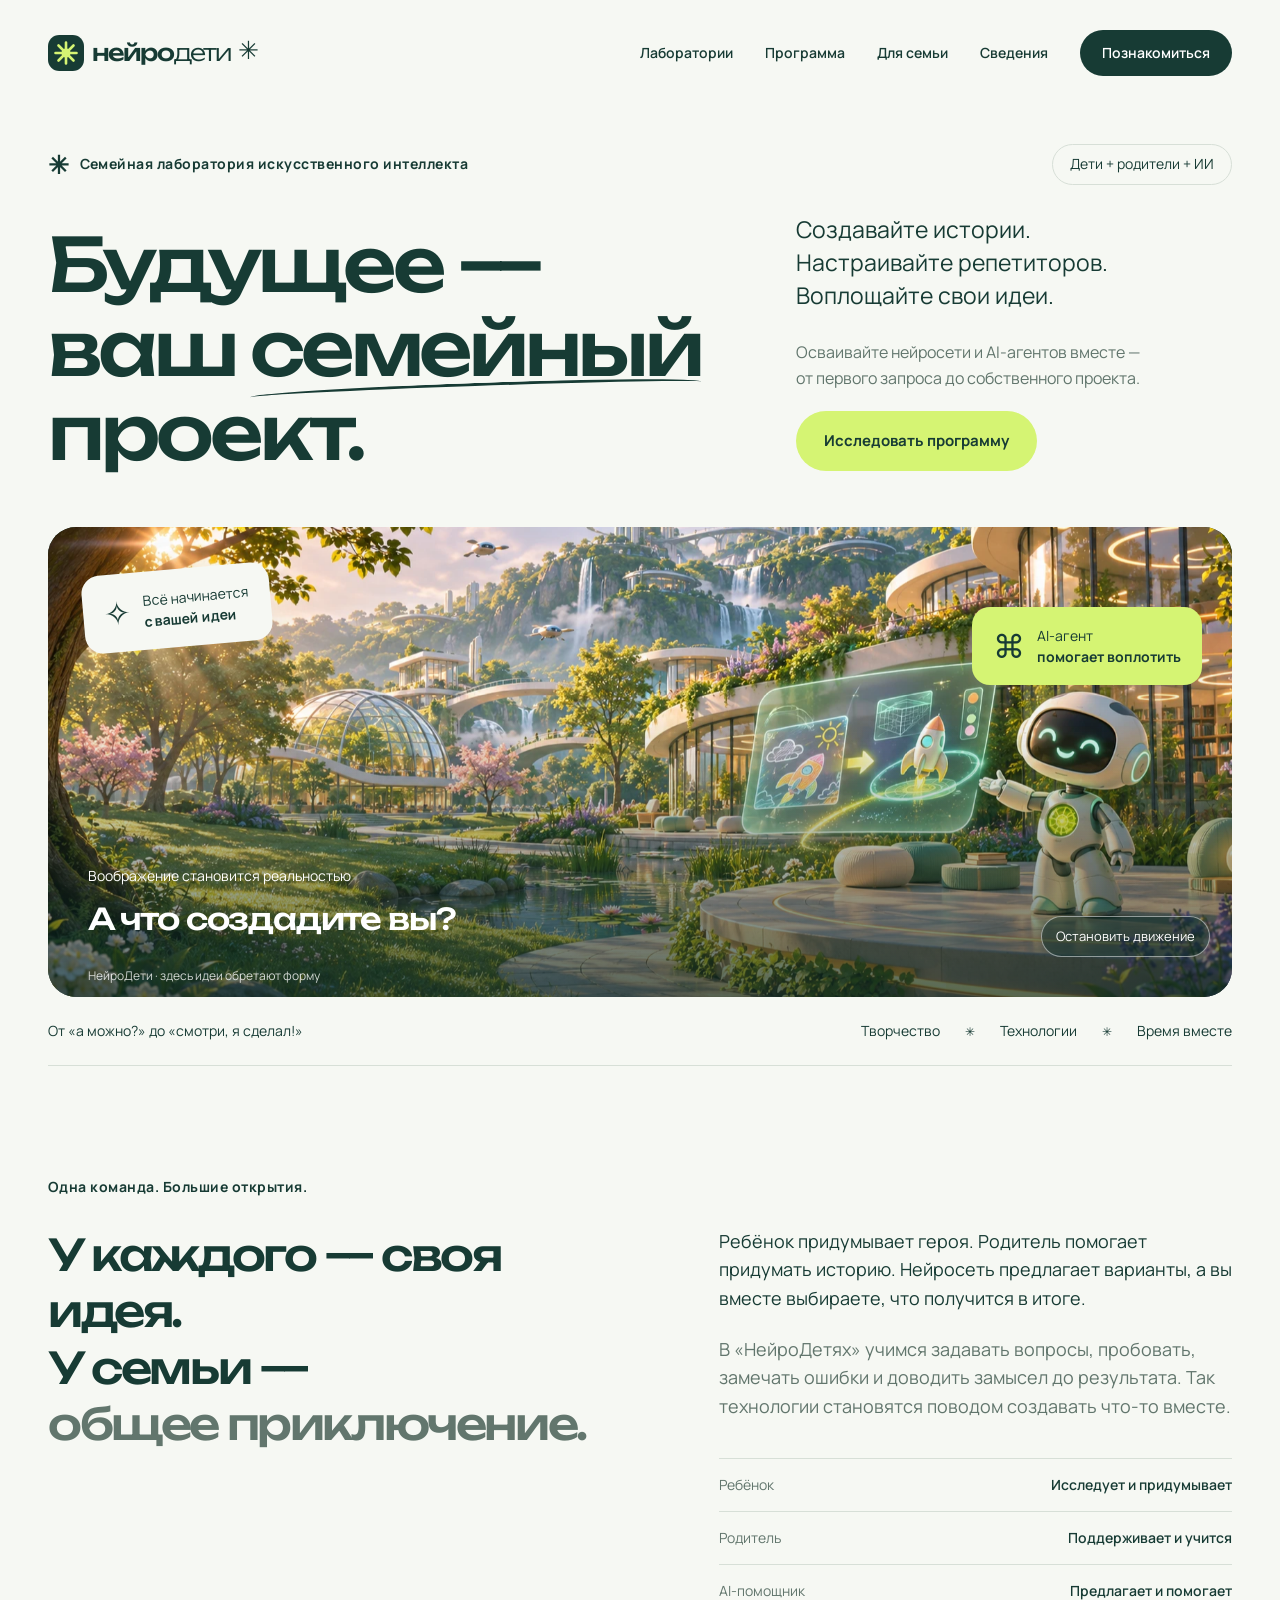
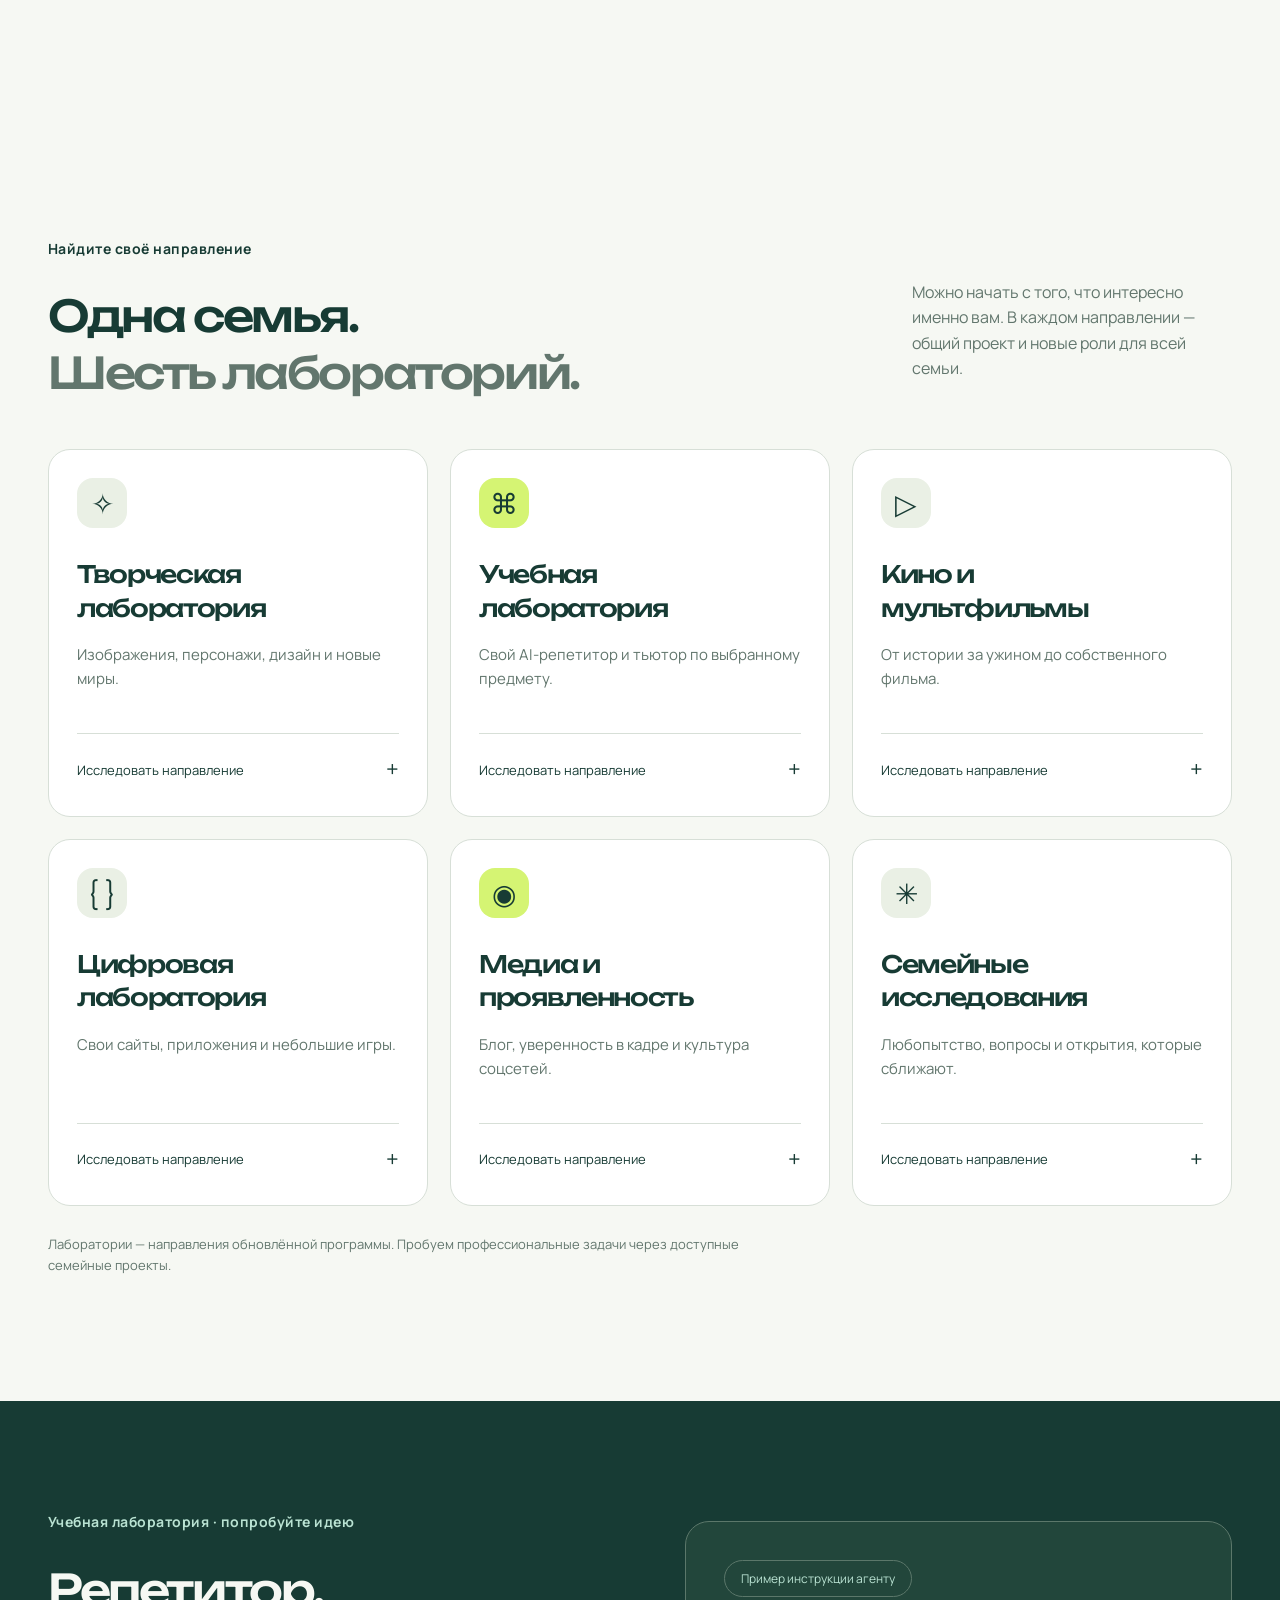
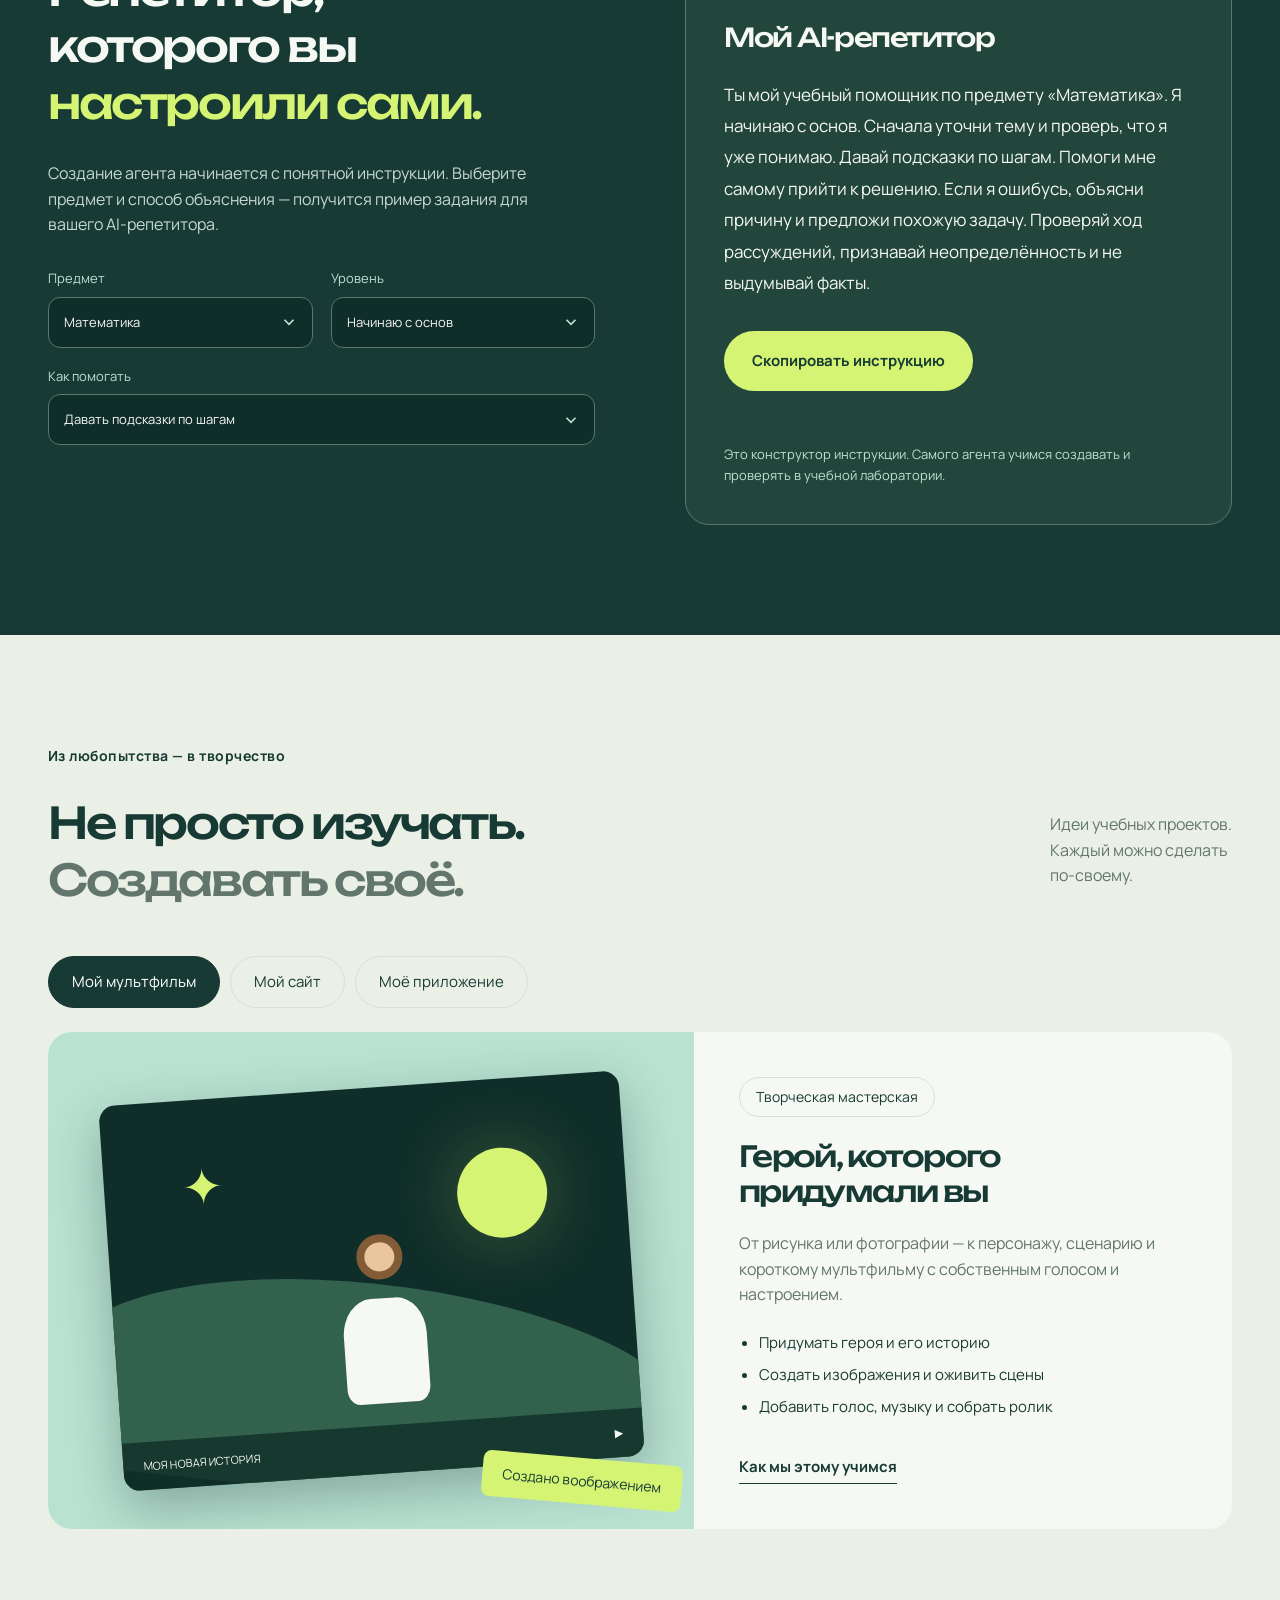
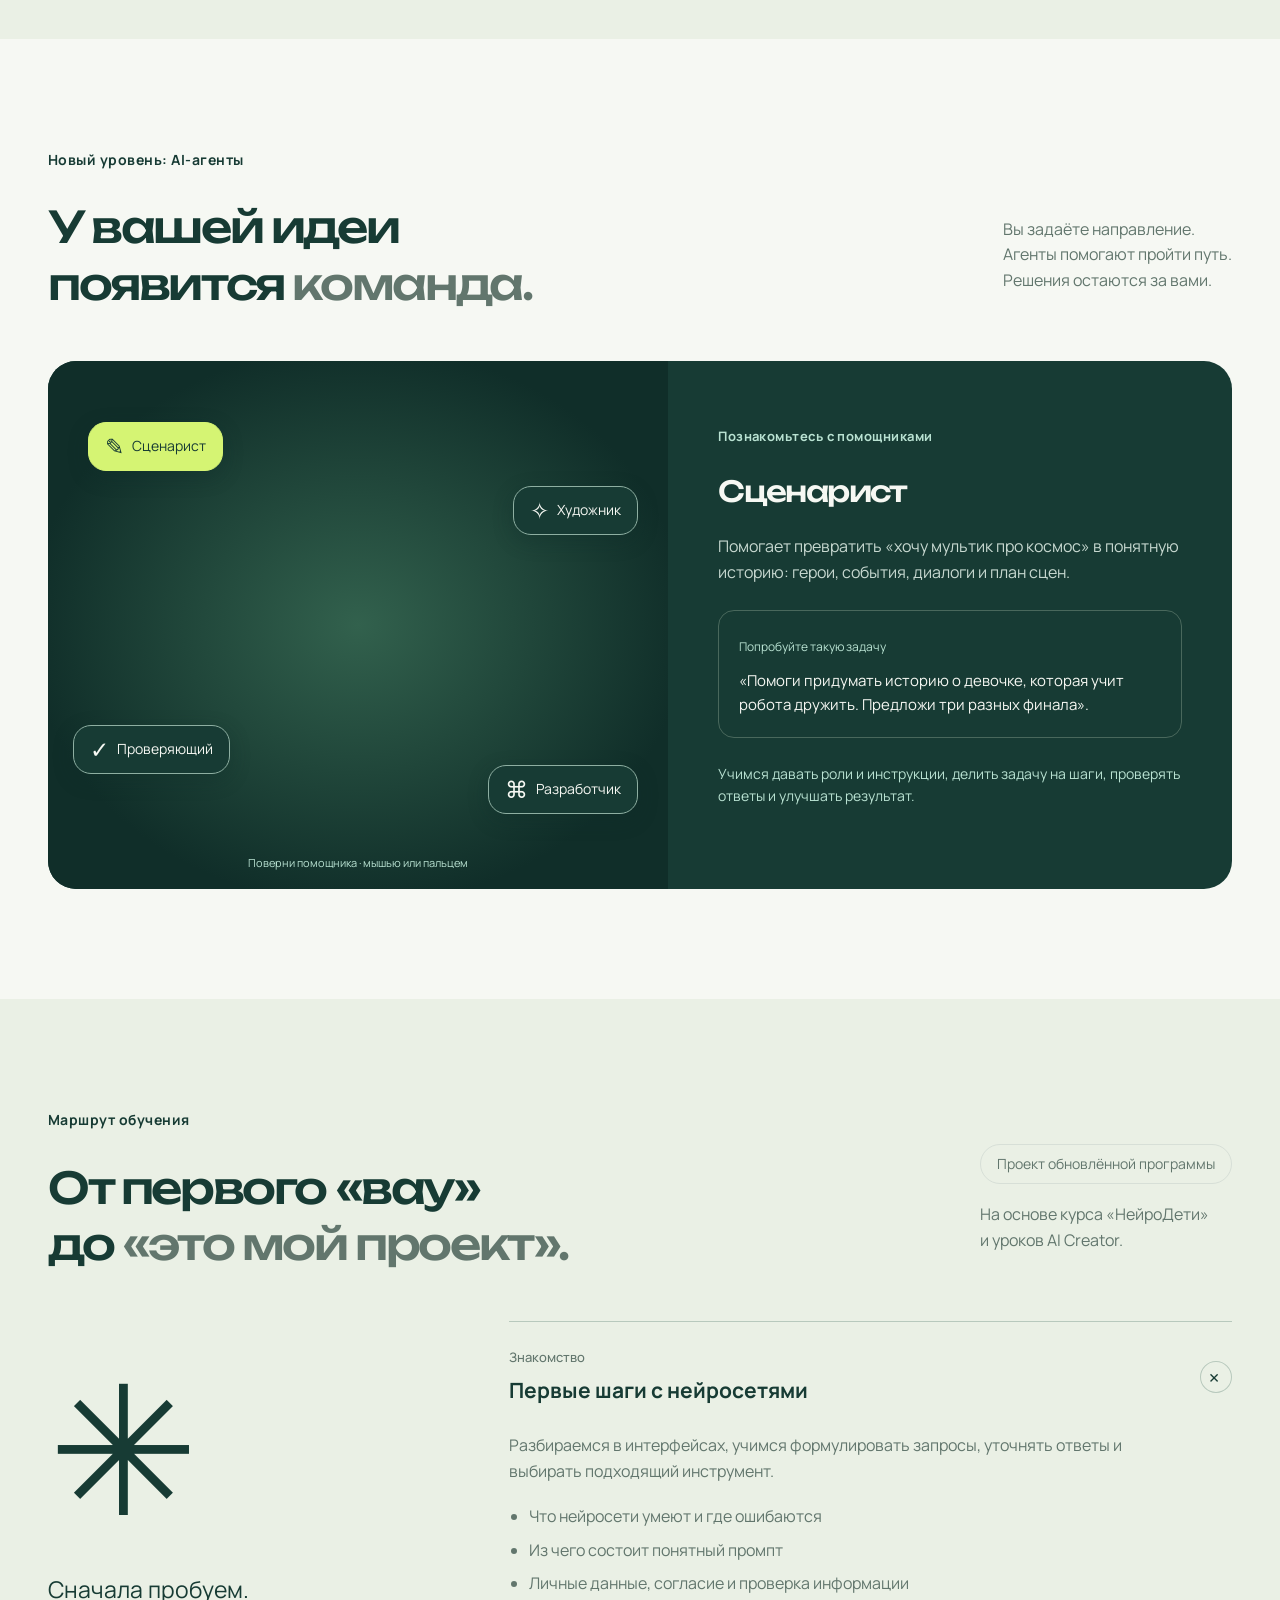
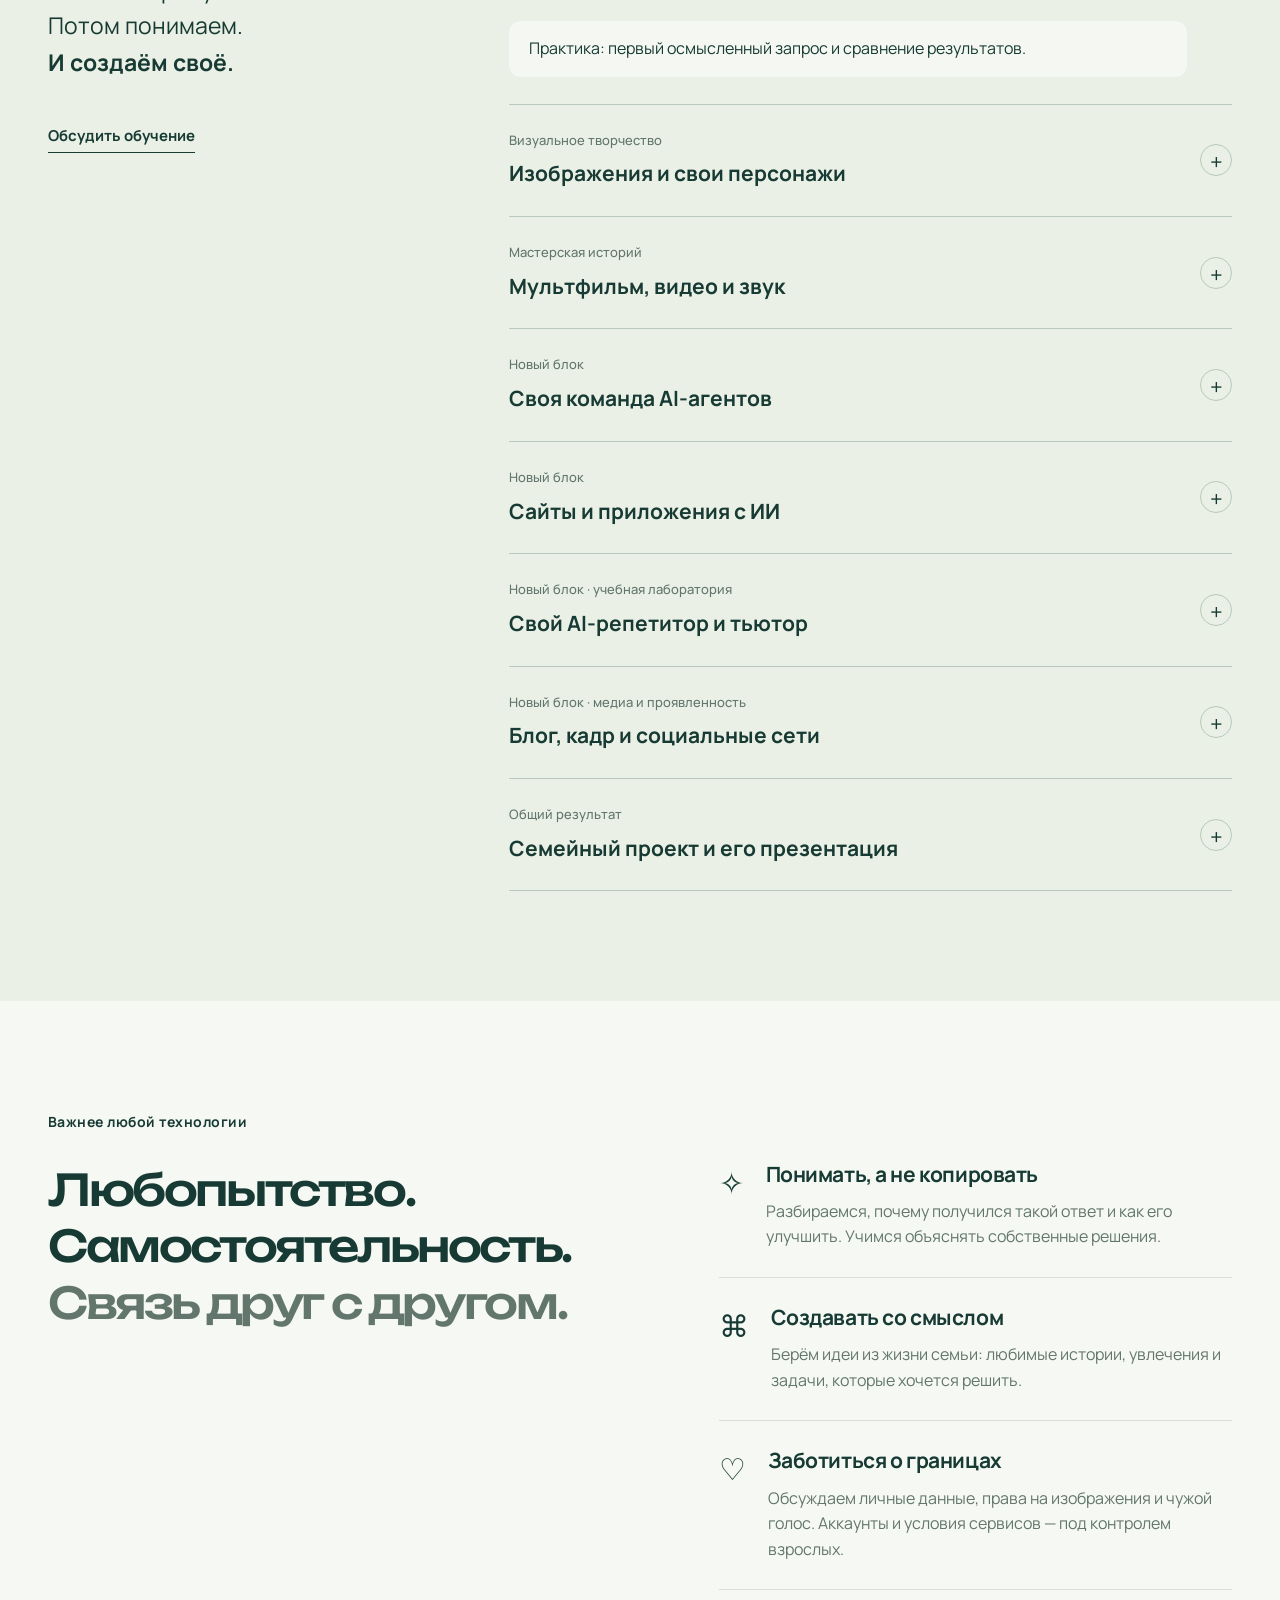
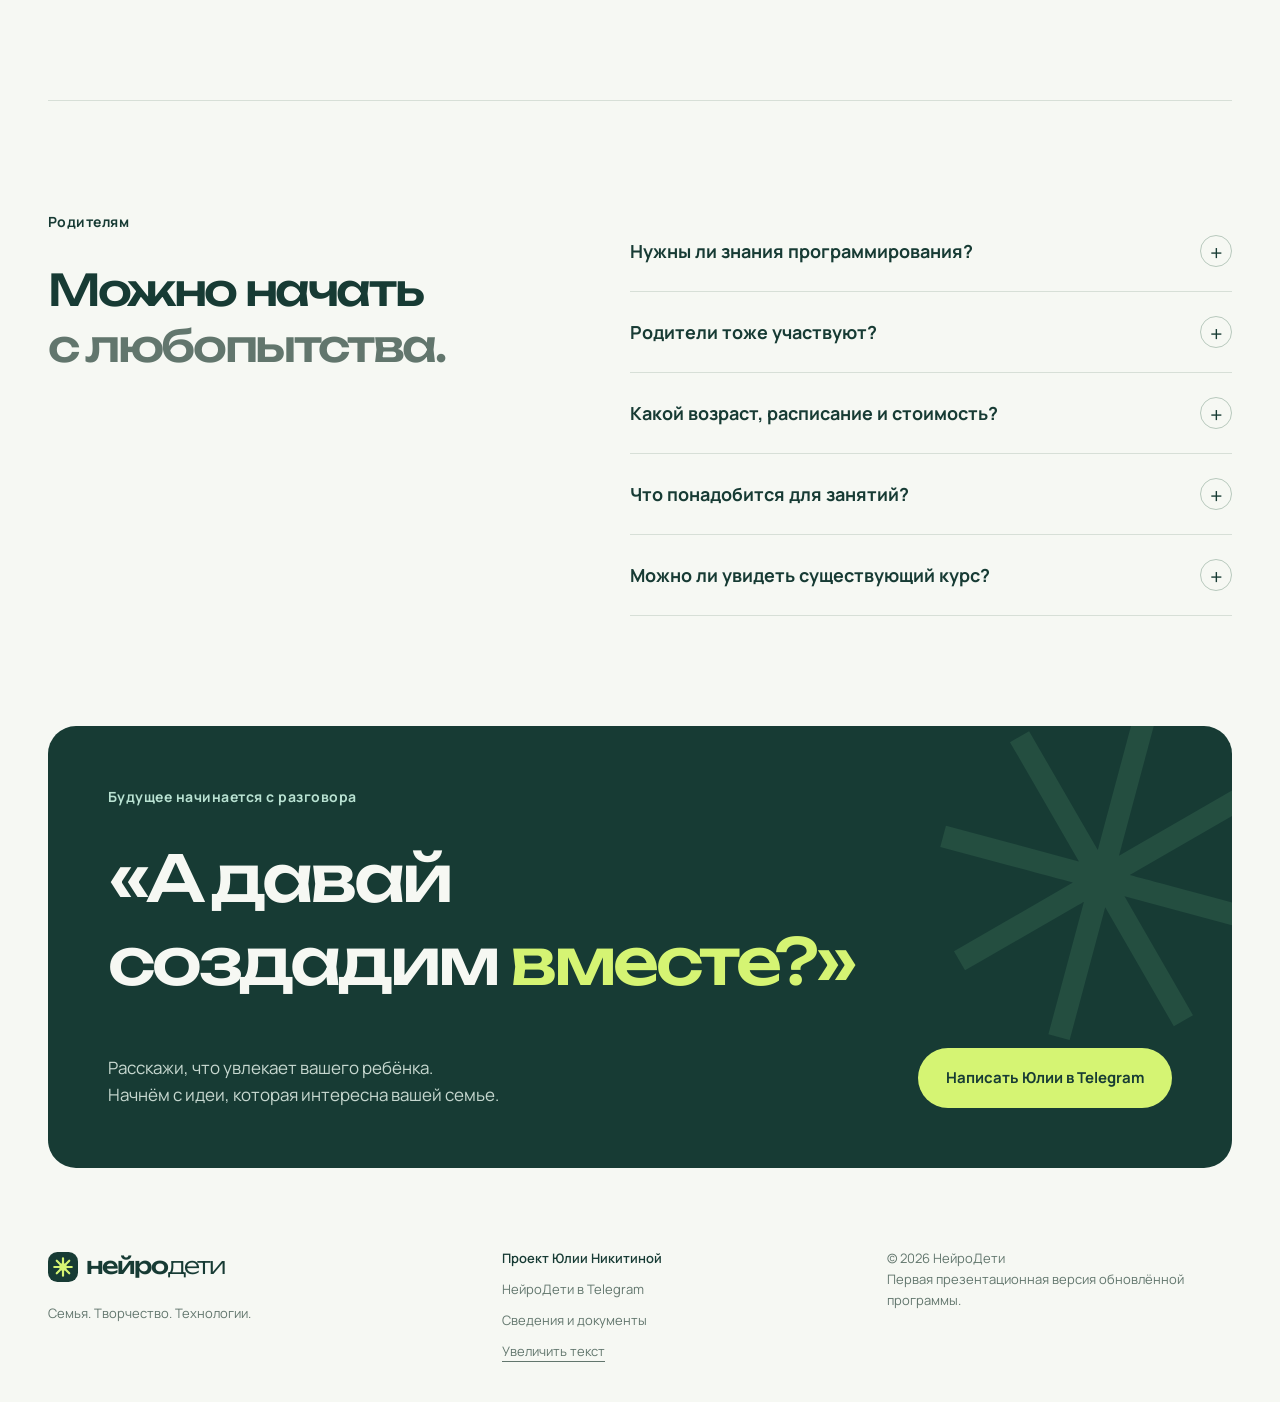
==== docs/index.html @ 0e34250c "Build NeuroDeti family AI laboratories website" ====
<!doctype html>
<html lang="ru">
<head>
  <meta charset="utf-8"><meta name="viewport" content="width=device-width,initial-scale=1">
  <title>НейроДети — создаём будущее всей семьёй</title>
  <meta name="description" content="Семейная лаборатория нейросетей: создаём персонажей, мультфильмы, сайты и приложения. Учимся работать с AI-агентами на собственных проектах.">
  <meta property="og:title" content="НейроДети — будущее как семейный проект"><meta property="og:description" content="Нейросети, AI-агенты и собственные цифровые проекты для детей и родителей."><meta property="og:type" content="website"><meta property="og:url" content="https://juliyanikitina.github.io/neurodeti/"><meta property="og:image" content="https://juliyanikitina.github.io/neurodeti/assets/future-campus.webp"><meta name="theme-color" content="#173b34"><link rel="icon" href="assets/mark.svg" type="image/svg+xml">
  <link rel="stylesheet" href="style.css"><script src="app.js" defer></script><script type="module" src="companion.js"></script>
</head>
<body>
<a class="skip" href="#main">Перейти к содержанию</a>
<header class="header wrap">
  <a class="brand" href="#" aria-label="НейроДети — начало"><img src="assets/mark.svg" alt="" width="36" height="36">нейро<span>дети</span><sup>✳</sup></a>
  <button class="menu-toggle" aria-expanded="false" aria-controls="nav">Меню</button>
  <nav id="nav" aria-label="Основная навигация"><a href="#labs">Лаборатории</a><a href="#program">Программа</a><a href="#family">Для семьи</a><a href="sveden/">Сведения</a><a class="nav-cta" href="#contact">Познакомиться</a></nav>
</header>
<main id="main">
<section class="hero wrap">
  <div class="hero-top"><p class="eyebrow"><span class="spark">✳</span> Семейная лаборатория искусственного интеллекта</p><span class="hero-tag">Дети + родители + ИИ</span></div>
  <div class="hero-copy"><h1>Будущее —<br>ваш <span class="underline">семейный</span><br>проект.</h1><div class="hero-side"><p>Создавайте истории.<br>Настраивайте репетиторов.<br>Воплощайте свои идеи.</p><p class="muted">Осваивайте нейросети и AI-агентов вместе — от первого запроса до собственного проекта.</p><a class="button primary" href="#program">Исследовать программу</a></div></div>
  <div class="world" id="world"><img class="world-image" src="assets/future-campus.webp" alt="Зелёный кампус будущего: дружелюбный робот превращает рисунок в цифровой проект" fetchpriority="high"><div class="world-shade"></div><div class="world-label"><span>Воображение становится реальностью</span><strong>А что создадите вы?</strong></div><div class="float-note note-idea"><i>✧</i><span>Всё начинается<br><b>с вашей идеи</b></span></div><div class="float-note note-agent"><i>⌘</i><span>AI-агент<br><b>помогает воплотить</b></span></div><button class="motion-button" id="motion" aria-pressed="false">Остановить движение</button><div class="world-caption">НейроДети · здесь идеи обретают форму</div></div>
  <div class="hero-bottom"><span>От «а можно?» до «смотри, я сделал!»</span><div><span>Творчество</span><span>Технологии</span><span>Время вместе</span></div></div>
</section>
<section class="intro wrap section" id="family"><p class="eyebrow">Одна команда. Большие открытия.</p><div class="split"><h2>У каждого — своя идея.<br>У семьи —<br><em>общее приключение.</em></h2><div class="intro-text"><p>Ребёнок придумывает героя. Родитель помогает придумать историю. Нейросеть предлагает варианты, а вы вместе выбираете, что получится в итоге.</p><p>В «НейроДетях» учимся задавать вопросы, пробовать, замечать ошибки и доводить замысел до результата. Так технологии становятся поводом создавать что-то вместе.</p><div class="family-roles"><div><span>Ребёнок</span><strong>Исследует и придумывает</strong></div><div><span>Родитель</span><strong>Поддерживает и учится</strong></div><div><span>AI-помощник</span><strong>Предлагает и помогает</strong></div></div></div></div></section>

<section class="laboratories section wrap" id="labs">
<div class="section-heading"><div><p class="eyebrow">Найдите своё направление</p><h2>Одна семья.<br><em>Шесть лабораторий.</em></h2></div><p class="section-aside">Можно начать с того, что интересно именно вам. В каждом направлении — общий проект и новые роли для всей семьи.</p></div>
<div class="lab-grid">
<details class="lab-card" id="creative-lab"><summary><span class="lab-symbol">✧</span><strong>Творческая<br>лаборатория</strong><span class="lab-teaser">Изображения, персонажи, дизайн и новые миры.</span><span class="lab-more">Исследовать направление <i>+</i></span></summary><div class="lab-content"><p>Ищем визуальный язык, превращаем рисунок или идею в изображение, создаём узнаваемых героев и оформление.</p><ul><li>Промпты, референсы, композиция и свет</li><li>Карта персонажа и единый стиль</li><li>Иллюстрации, комиксы и презентации</li></ul><p class="lab-result"><b>Вместе создаём:</b> иллюстрированную книгу или комикс о приключении семьи.</p><p class="lab-role">Примеряем роли: художник, дизайнер, автор.</p></div></details>
<details class="lab-card" id="study-lab"><summary><span class="lab-symbol">⌘</span><strong>Учебная<br>лаборатория</strong><span class="lab-teaser">Свой AI-репетитор и тьютор по выбранному предмету.</span><span class="lab-more">Исследовать направление <i>+</i></span></summary><div class="lab-content"><p>Учимся создавать агента, который объясняет с учётом уровня, задаёт вопросы, даёт подсказки и помогает увидеть пробелы.</p><ul><li>Роль репетитора, инструкция и учебная цель</li><li>Объяснение темы, практика и самопроверка</li><li>Проверка фактов и ошибок в ответах ИИ</li></ul><p class="lab-result"><b>Вместе создаём:</b> репетитора по математике, языку, истории или другому предмету и план занятий с ним.</p><p class="lab-role">Ребёнок пробует учиться с агентом. Родитель помогает проверить объяснения и настроить поддержку.</p><a class="text-link" href="#tutor-workshop">Попробовать настройку репетитора</a></div></details>
<details class="lab-card" id="film-lab"><summary><span class="lab-symbol">▷</span><strong>Кино и<br>мультфильмы</strong><span class="lab-teaser">От истории за ужином до собственного фильма.</span><span class="lab-more">Исследовать направление <i>+</i></span></summary><div class="lab-content"><p>Придумываем сюжет, планируем сцены и собираем историю из нейровидео, собственных съёмок, голосов и музыки.</p><ul><li>Сценарий и раскадровка с агентом</li><li>Персонажи, анимация, звук и озвучка</li><li>Монтаж, ритм, титры и субтитры</li></ul><p class="lab-result"><b>Вместе создаём:</b> короткий фильм, мультфильм или семейный видеодневник.</p><p class="lab-role">Примеряем роли: режиссёр, сценарист, актёр, монтажёр.</p></div></details>
<details class="lab-card" id="digital-lab"><summary><span class="lab-symbol">{ }</span><strong>Цифровая<br>лаборатория</strong><span class="lab-teaser">Свои сайты, приложения и небольшие игры.</span><span class="lab-more">Исследовать направление <i>+</i></span></summary><div class="lab-content"><p>Описываем задачу агенту-разработчику, собираем прототип и проверяем его всей семьёй.</p><ul><li>Замысел, структура и сценарий пользователя</li><li>Страницы, кнопки, игровые правила и логика</li><li>Тестирование, исправление и улучшение</li></ul><p class="lab-result"><b>Вместе создаём:</b> сайт об увлечении, викторину, планер или полезное приложение.</p><p class="lab-role">Примеряем роли: разработчик, дизайнер интерфейсов, тестировщик.</p></div></details>
<details class="lab-card" id="media-lab"><summary><span class="lab-symbol">◉</span><strong>Медиа и<br>проявленность</strong><span class="lab-teaser">Блог, уверенность в кадре и культура соцсетей.</span><span class="lab-more">Исследовать направление <i>+</i></span></summary><div class="lab-content"><p>Учимся рассказывать о своих интересах, говорить в кадре, снимать и монтировать. Исследуем, как устроены публикации и общение в соцсетях.</p><ul><li>Тема блога, рубрики и план с AI-агентом</li><li>Сценарий, съёмка, монтаж, обложки и субтитры</li><li>Авторство, личные границы, обратная связь и цифровой след</li></ul><p class="lab-result"><b>Вместе создаём:</b> семейный медиапроект — серию роликов, интервью или подкаст.</p><p class="lab-role">Примеряем роли: блогер, ведущий, редактор, продюсер. Решение о публикации принимает взрослый с учётом правил площадки.</p></div></details>
<details class="lab-card" id="research-lab"><summary><span class="lab-symbol">✳</span><strong>Семейные<br>исследования</strong><span class="lab-teaser">Любопытство, вопросы и открытия, которые сближают.</span><span class="lab-more">Исследовать направление <i>+</i></span></summary><div class="lab-content"><p>Выбираем вопрос, ищем источники, сравниваем версии и представляем находки. Учимся отличать подтверждённые факты от предположений.</p><ul><li>Вопрос исследования и план с агентом</li><li>Работа с источниками и проверка ответов</li><li>Карты, интервью, заметки и интерактивные истории</li></ul><p class="lab-result"><b>Вместе создаём:</b> цифровой путеводитель, мини-музей увлечений или историю семейного открытия.</p><p class="lab-role">Примеряем роли: исследователь, журналист, экскурсовод.</p></div></details>
</div><p class="labs-note">Лаборатории — направления обновлённой программы. Пробуем профессиональные задачи через доступные семейные проекты.</p>
</section>
<section class="tutor-workshop section" id="tutor-workshop"><div class="wrap tutor-grid"><div><p class="eyebrow">Учебная лаборатория · попробуйте идею</p><h2>Репетитор,<br>которого вы<br><em>настроили сами.</em></h2><p class="tutor-intro">Создание агента начинается с понятной инструкции. Выберите предмет и способ объяснения — получится пример задания для вашего AI-репетитора.</p><div class="tutor-controls"><label>Предмет<select id="tutor-subject" aria-label="Предмет"><option>Математика</option><option>Русский язык</option><option>История</option><option>Английский язык</option><option>Биология</option><option>Другой предмет</option></select></label><label>Уровень<select id="tutor-level" aria-label="Уровень"><option>Начинаю с основ</option><option>Есть базовые знания</option><option>Хочу закрепить тему</option></select></label><label>Как помогать<select id="tutor-method" aria-label="Как помогать"><option>Давать подсказки по шагам</option><option>Объяснять на примерах</option><option>Задавать вопросы для самопроверки</option></select></label></div></div><div class="tutor-instruction"><span class="pill">Пример инструкции агенту</span><h3>Мой AI-репетитор</h3><p id="tutor-prompt">Ты мой учебный помощник по предмету «Математика». Я начинаю с основ. Сначала уточни тему и проверь, что я уже понимаю. Давай подсказки по шагам. Помоги мне самому прийти к решению. Если я ошибусь, объясни причину и предложи похожую задачу. Проверяй ход рассуждений, признавай неопределённость и не выдумывай факты.</p><button class="button primary" id="copy-tutor">Скопировать инструкцию</button><span class="copy-status" id="copy-status" role="status"></span><p class="small tutor-caption">Это конструктор инструкции. Самого агента учимся создавать и проверять в учебной лаборатории.</p></div></div></section>

<section class="projects section" id="projects"><div class="wrap"><div class="section-heading"><div><p class="eyebrow">Из любопытства — в творчество</p><h2>Не просто изучать.<br><em>Создавать своё.</em></h2></div><p class="section-aside">Идеи учебных проектов.<br>Каждый можно сделать<br>по-своему.</p></div>
<div class="project-tabs" role="tablist" aria-label="Примеры проектов"><button role="tab" aria-selected="true" id="tab-film" aria-controls="project-panel" data-project="film">Мой мультфильм</button><button role="tab" aria-selected="false" id="tab-site" aria-controls="project-panel" data-project="site" tabindex="-1">Мой сайт</button><button role="tab" aria-selected="false" id="tab-app" aria-controls="project-panel" data-project="app" tabindex="-1">Моё приложение</button></div>
<div class="project-stage" id="project-panel" role="tabpanel" aria-labelledby="tab-film" tabindex="0"><div class="project-art" id="project-art"><div class="film-frame"><div class="small-star">✦</div><div class="moon"></div><div class="hills"></div><div class="story-person"><span></span><i></i></div><div class="frame-controls"><span>МОЯ НОВАЯ ИСТОРИЯ</span><span>▶</span></div></div><div class="project-sticker">Создано воображением</div></div><div class="project-description"><span class="pill" id="project-type">Творческая мастерская</span><h3 id="project-title">Герой, которого<br>придумали вы</h3><p id="project-desc">От рисунка или фотографии — к персонажу, сценарию и короткому мультфильму с собственным голосом и настроением.</p><ul id="project-steps"><li>Придумать героя и его историю</li><li>Создать изображения и оживить сцены</li><li>Добавить голос, музыку и собрать ролик</li></ul><a class="text-link" href="#program">Как мы этому учимся</a></div></div>
</div></section>
<section class="agents section wrap" id="agents"><div class="section-heading"><div><p class="eyebrow">Новый уровень: AI-агенты</p><h2>У вашей идеи<br>появится <em>команда.</em></h2></div><p class="section-aside">Вы задаёте направление.<br>Агенты помогают пройти путь.<br>Решения остаются за вами.</p></div>
<div class="agent-lab"><div class="lab-visual"><canvas id="agent-canvas" aria-label="Трёхмерный AI-помощник. Потяните в сторону, чтобы повернуть" tabindex="0"></canvas><span class="model-hint">Поверни помощника · мышью или пальцем</span><div class="agent-core"><span>ВАША</span><strong>идея</strong><i>✳</i></div><button class="agent-node active" data-agent="writer" aria-pressed="true"><span>✎</span>Сценарист</button><button class="agent-node" data-agent="artist" aria-pressed="false"><span>✧</span>Художник</button><button class="agent-node" data-agent="coder" aria-pressed="false"><span>⌘</span>Разработчик</button><button class="agent-node" data-agent="tester" aria-pressed="false"><span>✓</span>Проверяющий</button></div><div class="agent-detail" aria-live="polite"><span class="eyebrow">Познакомьтесь с помощниками</span><h3 id="agent-title">Сценарист</h3><p id="agent-text">Помогает превратить «хочу мультик про космос» в понятную историю: герои, события, диалоги и план сцен.</p><div class="prompt-example"><span>Попробуйте такую задачу</span><p id="agent-prompt">«Помоги придумать историю о девочке, которая учит робота дружить. Предложи три разных финала».</p></div><p class="small">Учимся давать роли и инструкции, делить задачу на шаги, проверять ответы и улучшать результат.</p></div></div></section>
<section class="program section" id="program"><div class="wrap"><div class="section-heading"><div><p class="eyebrow">Маршрут обучения</p><h2>От первого «вау»<br>до <em>«это мой проект».</em></h2></div><div class="section-aside"><span class="pill">Проект обновлённой программы</span><p>На основе курса «НейроДети»<br>и уроков AI Creator.</p></div></div><div class="program-layout"><aside class="program-aside"><div class="orbit-mark">✳</div><p>Сначала пробуем.<br>Потом понимаем.<br><strong>И создаём своё.</strong></p><a href="#contact" class="text-link">Обсудить обучение</a></aside><div class="modules">
<details open><summary><span><small>Знакомство</small>Первые шаги с нейросетями</span><i>+</i></summary><div><p>Разбираемся в интерфейсах, учимся формулировать запросы, уточнять ответы и выбирать подходящий инструмент.</p><ul><li>Что нейросети умеют и где ошибаются</li><li>Из чего состоит понятный промпт</li><li>Личные данные, согласие и проверка информации</li></ul><p class="outcome">Практика: первый осмысленный запрос и сравнение результатов.</p></div></details>
<details><summary><span><small>Визуальное творчество</small>Изображения и свои персонажи</span><i>+</i></summary><div><p>Превращаем идеи в иллюстрации. Исследуем стиль, свет, композицию и создаём героя, которого можно узнать в разных сценах.</p><ul><li>Работа с текстовыми запросами и референсами</li><li>Карта персонажа и согласованность его образа</li><li>Карусели, слайды и презентации</li></ul><p class="outcome">Практика: собственный герой и визуальный мир вокруг него.</p></div></details>
<details><summary><span><small>Мастерская историй</small>Мультфильм, видео и звук</span><i>+</i></summary><div><p>Пишем сценарий, делаем раскадровку, оживляем изображения и собираем историю в монтаже.</p><ul><li>Анимация, движение камеры и переходы</li><li>Голоса, звук и говорящие аватары</li><li>Монтаж, титры и субтитры в CapCut</li></ul><p class="outcome">Практика: короткий мультфильм или видеоролик.</p></div></details>
<details><summary><span><small>Новый блок</small>Своя команда AI-агентов</span><i>+</i></summary><div><p>Учимся работать с цифровыми помощниками: объяснять цель, задавать роли и передавать контекст.</p><ul><li>Роль, инструкция и критерии результата</li><li>Сценарист, художник, разработчик и проверяющий</li><li>Что можно делегировать, а что решает человек</li></ul><p class="outcome">Практика: набор помощников под свой семейный проект.</p></div></details>
<details><summary><span><small>Новый блок</small>Сайты и приложения с ИИ</span><i>+</i></summary><div><p>Описываем замысел понятным языком, поручаем агенту разработку и проверяем, как работает результат.</p><ul><li>Идея, структура и сценарий пользователя</li><li>Страницы, кнопки и простая логика приложения</li><li>Проверка на телефоне, исправление ошибок</li></ul><p class="outcome">Практика: сайт о своём увлечении, игра или полезный семейный инструмент.</p></div></details>
<details><summary><span><small>Новый блок · учебная лаборатория</small>Свой AI-репетитор и тьютор</span><i>+</i></summary><div><p>Создаём агента по выбранному предмету, задаём его роль, уровень объяснений и правила помощи.</p><ul><li>Учебная цель, тема и исходный уровень</li><li>Понятные инструкции, подсказки и обратная связь</li><li>Проверка фактов, решений и качества объяснения</li></ul><p class="outcome">Практика: собственный репетитор, проверенный на нескольких учебных задачах, и план занятий с ним.</p></div></details>
<details><summary><span><small>Новый блок · медиа и проявленность</small>Блог, кадр и социальные сети</span><i>+</i></summary><div><p>Учимся говорить о своих интересах и создавать медиапроекты вместе с родителями.</p><ul><li>Идея блога, рубрики и контент-план с агентом</li><li>Сценарий, речь, съёмка, монтаж и оформление ролика</li><li>Уместная публикация, авторство, цифровой след и общение</li></ul><p class="outcome">Практика: серия роликов, интервью или подкаст. Публикация — по решению взрослого и правилам площадки.</p></div></details>
<details><summary><span><small>Общий результат</small>Семейный проект и его презентация</span><i>+</i></summary><div><p>Выбираем идею, распределяем роли, собираем результат и рассказываем, как он устроен.</p><ul><li>План проекта и понятные этапы</li><li>Обратная связь и доработка</li><li>Портфолио, авторство и ответственная публикация</li></ul><p class="outcome">Практика: готовый проект с рассказом о своём вкладе.</p></div></details>
</div></div></div></section>
<section class="approach section wrap"><p class="eyebrow">Важнее любой технологии</p><div class="split"><h2>Любопытство.<br>Самостоятельность.<br><em>Связь друг с другом.</em></h2><div class="values"><article><span>✧</span><div><h3>Понимать, а не копировать</h3><p>Разбираемся, почему получился такой ответ и как его улучшить. Учимся объяснять собственные решения.</p></div></article><article><span>⌘</span><div><h3>Создавать со смыслом</h3><p>Берём идеи из жизни семьи: любимые истории, увлечения и задачи, которые хочется решить.</p></div></article><article><span>♡</span><div><h3>Заботиться о границах</h3><p>Обсуждаем личные данные, права на изображения и чужой голос. Аккаунты и условия сервисов — под контролем взрослых.</p></div></article></div></div></section>
<section class="faq section wrap" id="faq"><div><p class="eyebrow">Родителям</p><h2>Можно начать<br><em>с любопытства.</em></h2></div><div class="faq-list"><details><summary>Нужны ли знания программирования?<i>+</i></summary><p>Для первых творческих проектов можно начать с обычного текста. В разработке будем учиться объяснять задачу агенту, читать результат и проверять поведение сайта или приложения.</p></details><details><summary>Родители тоже участвуют?<i>+</i></summary><p>Да, семейный формат — центральная идея «НейроДетей». Можно придумывать вместе, распределять роли и помогать друг другу. Уровень участия обсудим перед началом обучения.</p></details><details><summary>Какой возраст, расписание и стоимость?<i>+</i></summary><p>Условия обновлённой семейной программы формируются. Напиши Юлии: обсудим возраст ребёнка, интересы, подготовку и подходящий формат. Стоимость и условия сообщим до записи.</p></details><details><summary>Что понадобится для занятий?<i>+</i></summary><p>Интернет и доступ к выбранным нейросетям. Для создания сайтов и приложений удобнее компьютер. Некоторые сервисы могут требовать отдельную оплату и иметь возрастные ограничения — список инструментов и расходов согласуем заранее со взрослым.</p></details><details><summary>Можно ли увидеть существующий курс?<i>+</i></summary><p>Да. Базовое описание курса опубликовано в <a href="https://t.me/neiro_dety" target="_blank" rel="noopener">Telegram-канале «НейроДети»</a>. Программа на этом сайте расширяет эту основу работой с агентами и цифровыми проектами.</p></details></div></section>
<section class="contact wrap" id="contact"><div class="contact-decor" aria-hidden="true">✳</div><p class="eyebrow">Будущее начинается с разговора</p><h2>«А давай<br>создадим <em>вместе?»</em></h2><div class="contact-bottom"><p>Расскажи, что увлекает вашего ребёнка.<br>Начнём с идеи, которая интересна вашей семье.</p><a class="button primary" href="https://t.me/juliyanikitina_ai" target="_blank" rel="noopener">Написать Юлии в Telegram</a></div></section>
</main>
<footer class="footer wrap"><div><a class="brand" href="#"><img src="assets/mark.svg" alt="" width="30" height="30">нейро<span>дети</span></a><p>Семья. Творчество. Технологии.</p></div><div><span>Проект Юлии Никитиной</span><a href="https://t.me/neiro_dety" target="_blank" rel="noopener">НейроДети в Telegram</a><a href="sveden/">Сведения и документы</a><button class="accessibility-toggle">Увеличить текст</button></div><p class="footer-note">© 2026 НейроДети<br>Первая презентационная версия обновлённой программы.</p></footer>
</body></html>
---- docs/style.css ----
@font-face {
  font-family: 'Manrope';
  font-style: normal;
  font-weight: 400;
  font-display: swap;
  src: url(assets/manrope-2.ttf) format('truetype');
}
@font-face {
  font-family: 'Manrope';
  font-style: normal;
  font-weight: 500;
  font-display: swap;
  src: url(assets/manrope-3.ttf) format('truetype');
}
@font-face {
  font-family: 'Manrope';
  font-style: normal;
  font-weight: 600;
  font-display: swap;
  src: url(assets/manrope-4.ttf) format('truetype');
}
@font-face {
  font-family: 'Manrope';
  font-style: normal;
  font-weight: 700;
  font-display: swap;
  src: url(assets/manrope-5.ttf) format('truetype');
}


@font-face {
  font-family: 'Unbounded';
  font-style: normal;
  font-weight: 300;
  font-display: swap;
  src: url(assets/unbounded-1.ttf) format('truetype');
}

@font-face {
  font-family: 'Unbounded';
  font-style: normal;
  font-weight: 500;
  font-display: swap;
  src: url(assets/unbounded-3.ttf) format('truetype');
}




:root{--ink:#173b34;--deep:#102e29;--paper:#f6f8f3;--white:#fff;--muted:#62766d;--line:#d7dfd7;--lime:#d5f473;--pale:#eaf0e5;--mint:#b9e2d2;--shadow:0 18px 55px #173b3417;--display:Unbounded,sans-serif;--body:Manrope,sans-serif}
*{box-sizing:border-box}html{scroll-behavior:smooth;scroll-padding-top:40px}body{margin:0;background:var(--paper);color:var(--ink);font:400 17px/1.6 var(--body);overflow-x:hidden}button,a{-webkit-tap-highlight-color:transparent}a{color:inherit;text-decoration:none}button{font:inherit;cursor:pointer}button,input{color:inherit}button:focus-visible,a:focus-visible,summary:focus-visible,[tabindex="0"]:focus-visible{outline:3px solid var(--ink);outline-offset:6px}p{margin:0 0 1.2em}h1,h2,h3{font-family:var(--display);font-weight:500;line-height:1.2;margin:0;letter-spacing:-.055em}h1{font-size:clamp(44px,5.8vw,86px);line-height:1.13}h2{font-size:clamp(30px,3.4vw,49px);line-height:1.3}h3{font-size:29px}em{font-style:normal;color:var(--muted)}.wrap{width:min(1280px,calc(100% - 96px));margin-inline:auto}.section{padding-block:110px}.eyebrow{font-size:14px;letter-spacing:.035em;font-weight:650;margin-bottom:28px}.small{font-size:14px}.muted{color:var(--muted)}.split{display:grid;grid-template-columns:1.15fr 1fr;gap:80px}.section-heading{display:flex;justify-content:space-between;align-items:flex-end;gap:48px;margin-bottom:48px}.section-aside{font-size:16px;color:var(--muted);max-width:320px}.section-aside p{margin-top:18px}.pill{display:inline-block;border:1px solid var(--line);border-radius:30px;padding:8px 16px;font-size:14px}.skip{position:absolute;top:-100px;left:20px;background:var(--lime);padding:12px;z-index:10}.skip:focus{top:10px}.header{display:flex;justify-content:space-between;align-items:center;padding-block:30px}.brand{display:flex;gap:8px;align-items:center;font-family:var(--display);font-size:23px;letter-spacing:-.08em}.brand span{font-weight:300;margin-left:-7px}.brand sup{font-family:var(--body);font-size:25px;align-self:flex-start;margin-top:-5px}.header nav{display:flex;gap:32px;align-items:center;font-size:14px;font-weight:600}.header nav a:not(.nav-cta):hover{box-shadow:0 2px var(--ink)}.nav-cta{background:var(--ink);color:var(--white);padding:12px 22px;border-radius:30px}.menu-toggle{display:none}.hero{padding-top:38px}.hero-top{display:flex;align-items:center;justify-content:space-between}.hero-top .eyebrow{display:flex;align-items:center;gap:10px}.spark{font-size:25px;line-height:1}.hero-tag{border:1px solid var(--line);padding:8px 17px;border-radius:30px;font-size:14px;margin-bottom:28px}.hero-copy{display:grid;grid-template-columns:1.6fr 1fr;align-items:end;gap:50px;margin-bottom:52px}.underline{position:relative}.underline:after{content:"";height:10px;position:absolute;left:0;right:0;bottom:-2px;border-top:3px solid var(--ink);border-radius:50%;transform:rotate(-2deg)}.hero-side{max-width:360px;padding-bottom:4px}.hero-side>p:first-child{font-size:23px;line-height:1.45}.hero-side .muted{font-size:16px}.button{border-radius:40px;padding:18px 28px;display:inline-flex;align-items:center;justify-content:center;font-size:15px;font-weight:700;border:0;transition:transform .2s,background .2s}.button:hover{transform:translateY(-3px)}.primary{background:var(--lime);color:var(--ink)}.primary:hover{background:var(--mint)}.world{position:relative;height:470px;border-radius:28px;overflow:hidden;background:var(--ink);isolation:isolate}.world-image{position:absolute;width:100%;height:100%;object-fit:cover;transform:scale(1.04);transition:transform 1.2s ease;will-change:transform}.world-shade{position:absolute;inset:0;background:linear-gradient(0deg,#0b2928b0,transparent 60%)}.world-label{position:absolute;left:40px;bottom:60px;color:var(--white)}.world-label span{font-size:14px;display:block;margin-bottom:12px}.world-label strong{font:400 30px var(--display);letter-spacing:-.04em}.float-note{position:absolute;display:flex;align-items:center;gap:12px;background:var(--paper);border-radius:18px;padding:15px 21px;font-size:14px;line-height:1.5;box-shadow:var(--shadow);animation:float 6s ease-in-out infinite}.float-note i{font-style:normal;font-size:32px}.note-idea{top:42px;left:35px;transform:rotate(-5deg)}.note-agent{right:30px;top:80px;animation-delay:-2s;background:var(--lime)}.motion-button{position:absolute;right:22px;bottom:40px;border:1px solid #ffffff80;border-radius:30px;background:#102e2980;color:var(--white);font-size:13px;padding:9px 14px}.world-caption{position:absolute;bottom:12px;left:40px;color:#fff;font-size:12px;opacity:.8}.hero-bottom{display:flex;justify-content:space-between;font-size:14px;padding:23px 0;border-bottom:1px solid var(--line)}.hero-bottom>div{display:flex;gap:25px}.hero-bottom>div span+span:before{content:'✳';font-size:12px;margin-right:25px}.intro-text>p{font-size:18px}.intro-text>p+p{color:var(--muted)}.family-roles{padding-top:15px}.family-roles>div{display:flex;gap:15px;justify-content:space-between;border-top:1px solid var(--line);padding:15px 0;font-size:14px}.family-roles span{color:var(--muted)}.family-roles strong{font-weight:600}.projects{background:var(--pale)}.project-tabs{display:flex;gap:10px;margin-bottom:24px;flex-wrap:wrap}.project-tabs button{border:1px solid var(--line);border-radius:40px;background:transparent;padding:13px 23px;font-size:15px;transition:.2s}.project-tabs button[aria-selected=true]{background:var(--ink);color:var(--white);border-color:var(--ink)}.project-stage{display:grid;grid-template-columns:1.2fr 1fr;background:var(--paper);border-radius:24px;overflow:hidden;min-height:450px}.project-art{background:var(--mint);position:relative;display:grid;place-items:center;padding:40px;overflow:hidden}.film-frame{width:92%;aspect-ratio:1.35;border-radius:16px;background:var(--deep);position:relative;overflow:hidden;transform:rotate(-4deg);box-shadow:0 18px 50px #102e2950;transition:transform .6s}.project-stage:hover .film-frame{transform:rotate(-1deg)}.small-star{position:absolute;top:12%;left:15%;color:var(--lime);font-size:50px}.moon{position:absolute;width:90px;height:90px;border-radius:50%;right:15%;top:18%;background:var(--lime);box-shadow:0 0 70px #d5f47340}.hills{position:absolute;background:#32614d;width:120%;height:55%;left:-10%;bottom:-6%;border-radius:50% 55% 0 0;transform:rotate(10deg)}.story-person{position:absolute;bottom:18%;left:44%;height:44%;width:16%;z-index:1}.story-person span{position:absolute;width:55%;aspect-ratio:1;border-radius:50%;background:#e9c69e;top:0;left:22%;border:8px solid #835b37}.story-person i{position:absolute;background:var(--paper);width:100%;height:62%;bottom:0;border-radius:35% 35% 15% 15%}.frame-controls{position:absolute;bottom:0;left:0;right:0;background:#102e29cd;display:flex;justify-content:space-between;color:var(--paper);font-size:11px;padding:15px 20px;z-index:2}.project-sticker{position:absolute;bottom:25px;right:12px;background:var(--lime);padding:12px 20px;transform:rotate(5deg);border-radius:8px;font-size:14px}.project-description{padding:45px}.project-description h3{margin:22px 0}.project-description p{font-size:16px;color:var(--muted)}ul{padding-left:20px}li{padding:4px 0}.project-description li{font-size:15px}.text-link{font-size:15px;display:inline-block;font-weight:650;border-bottom:1px solid;padding-bottom:4px;margin-top:15px}.site-demo{background:var(--paper);width:92%;border:8px solid var(--white);border-radius:16px;box-shadow:var(--shadow);transform:rotate(-4deg);padding:15px;color:var(--ink);aspect-ratio:1.3}.demo-bar{display:flex;gap:5px;border-bottom:1px solid var(--line);padding-bottom:10px}.demo-bar i{width:6px;height:6px;background:var(--mint);border-radius:50%}.demo-heading{font:500 29px/1.3 var(--display);letter-spacing:-.04em;margin:25px 0 15px}.demo-planet{width:90px;height:90px;border-radius:50%;background:var(--ink);float:right;margin-top:10px;box-shadow:inset -15px -10px #32614d;position:relative}.demo-planet:after{content:'';border:9px solid var(--lime);position:absolute;inset:22px -20px;transform:rotate(-25deg);border-radius:50%}.demo-lines{height:8px;width:55%;background:var(--line);margin:10px 0}.demo-lines.short{width:40%}.demo-button{background:var(--lime);display:inline-block;padding:8px 15px;margin-top:15px;border-radius:25px;font-size:12px}.app-demo{width:220px;min-height:330px;background:var(--paper);border:7px solid var(--ink);border-radius:30px;box-shadow:var(--shadow);padding:22px 15px;transform:rotate(7deg)}.app-demo h4{font:500 20px var(--display);letter-spacing:-.04em;margin:10px 0 20px}.app-demo p{font-size:13px;color:var(--muted)}.app-task{background:var(--white);padding:12px 8px;margin:9px 0;font-size:13px;border-radius:10px}.app-task b{background:var(--lime);border-radius:50%;padding:2px 5px;margin-right:5px}.app-demo .demo-button{width:100%;text-align:center}.agent-lab{display:grid;grid-template-columns:1.1fr 1fr;background:var(--ink);border-radius:28px;overflow:hidden;color:var(--paper)}.lab-visual{position:relative;min-height:490px;background:radial-gradient(ellipse at center,#32614d,var(--deep) 75%);isolation:isolate}.lab-visual canvas{position:absolute;width:100%;height:100%;opacity:.65}.agent-core{position:absolute;left:50%;top:50%;width:150px;aspect-ratio:1;transform:translate(-50%,-50%);border-radius:50%;background:var(--lime);color:var(--ink);display:flex;flex-direction:column;align-items:center;justify-content:center;box-shadow:inset -10px -12px 20px #32614d33,0 0 80px #d5f47312}.agent-core span{font-size:11px;letter-spacing:.1em}.agent-core strong{font:500 28px var(--display);letter-spacing:-.06em}.agent-core i{font-style:normal;font-size:25px}.agent-node{position:absolute;border:1px solid #8eafa2;background:var(--ink);color:var(--paper);padding:12px 16px;display:flex;align-items:center;gap:8px;border-radius:18px;font-size:14px;z-index:2;box-shadow:0 6px 20px #102e2955;transition:.25s}.agent-node span{font-size:23px;line-height:1}.agent-node.active,.agent-node:hover{background:var(--lime);color:var(--ink);border-color:var(--lime);transform:translateY(-4px)}.agent-node[data-agent=writer]{top:65px;left:40px}.agent-node[data-agent=artist]{top:125px;right:30px}.agent-node[data-agent=coder]{bottom:75px;right:30px}.agent-node[data-agent=tester]{bottom:115px;left:25px}.agent-detail{padding:65px 50px}.agent-detail h3{margin-bottom:25px}.agent-detail p{font-size:16px;color:#c7d8d0}.agent-detail .eyebrow{font-size:13px;color:var(--mint);display:block}.prompt-example{border:1px solid #49685c;border-radius:16px;padding:20px;margin:25px 0}.prompt-example span{font-size:12px;color:var(--mint)}.prompt-example p{font-size:15px;margin:10px 0 0;color:var(--paper)}.agent-detail p.small{font-size:14px;color:var(--mint)}.program{background:var(--pale)}.program-layout{display:grid;grid-template-columns:1fr 2fr;gap:100px}.program-aside{padding-top:35px}.orbit-mark{font:180px/1 var(--body);color:var(--ink);margin-bottom:35px}.program-aside p{font-size:23px}.program-aside strong{font-weight:700}.modules details{border-top:1px solid #b8c9bd}.modules details:last-child{border-bottom:1px solid #b8c9bd}summary{list-style:none;display:flex;justify-content:space-between;gap:25px;align-items:center;cursor:pointer}summary::-webkit-details-marker{display:none}.modules summary{padding:25px 0;font-size:21px;font-weight:650}.modules summary small{display:block;font-size:13px;color:var(--muted);font-weight:500;margin-bottom:7px}.modules summary i,.faq summary i{font-style:normal;display:grid;place-items:center;border:1px solid #b8c9bd;border-radius:50%;height:32px;width:32px;flex:0 0 32px;font-size:22px;font-weight:400;transition:transform .25s}details[open]>summary i{transform:rotate(45deg)}.modules details>div{padding:0 45px 27px 0;font-size:16px;color:var(--muted)}.modules details p{margin-bottom:15px}.modules .outcome{background:#fff8;border-radius:12px;padding:15px 20px;color:var(--ink);margin:20px 0 0}.values article{display:flex;gap:22px;padding-bottom:27px;margin-bottom:27px;border-bottom:1px solid var(--line)}.values article:last-child{margin-bottom:0}.values article>span{font-size:30px;line-height:1.4}.values h3{font-family:var(--body);font-size:21px;letter-spacing:-.02em;font-weight:650;margin:0 0 12px}.values p{font-size:16px;color:var(--muted);margin:0}.faq{border-top:1px solid var(--line);display:grid;grid-template-columns:1fr 1.2fr;gap:80px}.faq-list details{border-bottom:1px solid var(--line)}.faq summary{font-weight:650;padding:24px 0;font-size:18px}.faq-list p{font-size:16px;color:var(--muted);padding-right:40px}.faq-list p a{border-bottom:1px solid}.contact{position:relative;overflow:hidden;background:var(--ink);color:var(--paper);border-radius:28px;padding:60px;margin-bottom:60px}.contact .eyebrow{color:var(--mint)}.contact h2{font-size:clamp(35px,5vw,70px);max-width:830px}.contact h2 em{color:var(--lime)}.contact-decor{position:absolute;font-size:450px;line-height:1;right:-60px;top:-80px;color:#244e40;transform:rotate(15deg);pointer-events:none}.contact>*:not(.contact-decor){position:relative}.contact-bottom{display:flex;justify-content:space-between;align-items:flex-end;gap:40px;margin-top:45px}.contact-bottom p{font-size:17px;color:#c7d8d0;margin:0}.footer{padding:20px 0 40px;display:grid;grid-template-columns:1.2fr 1fr 1fr;gap:40px;font-size:13px;color:var(--muted)}.footer .brand{color:var(--ink);margin-bottom:18px}.footer>div:nth-child(2){display:flex;flex-direction:column;gap:10px;align-items:flex-start}.footer>div:nth-child(2)>span{color:var(--ink);font-weight:600}.footer-note{justify-self:end}.accessibility-toggle{background:transparent;border:0;border-bottom:1px solid;padding:0;font-size:13px}.large-text{font-size:20px}.large-text p,.large-text li,.large-text .small{font-size:1.1rem}.large-text .eyebrow{font-size:1rem}.reveal{opacity:0;transform:translateY(20px);transition:opacity .65s ease,transform .65s ease}.reveal.visible{opacity:1;transform:none}.no-motion *{animation:none!important;scroll-behavior:auto!important}.no-motion .world-image{transform:none!important}.no-motion .reveal{opacity:1;transform:none}.info-page{max-width:900px;padding:60px 0}.info-page h1{font-size:38px;margin:25px 0}.info-page h2{font-family:var(--body);font-size:24px;letter-spacing:-.02em;margin:30px 0 15px}.info-page .notice{background:var(--pale);padding:25px;border-radius:16px}.info-page details{border-bottom:1px solid var(--line);padding:20px 0}.info-page details summary{font-weight:650}.info-page details p{font-size:16px;color:var(--muted);padding-top:18px}.info-page a{text-decoration:underline}.info-page table{border-collapse:collapse;width:100%;font-size:15px;margin:25px 0}.info-page td,.info-page th{text-align:left;border-bottom:1px solid var(--line);padding:15px;vertical-align:top}.info-page th{font-weight:650}.info-page .button{text-decoration:none}.character{display:grid;grid-template-columns:1fr 1fr;align-items:center;gap:60px}.character img{width:100%;max-height:600px;object-fit:contain}.character p{color:var(--muted)}
@keyframes float{0%,100%{translate:0 0}50%{translate:0 -12px}}
@media(min-width:1500px){.hero-copy{gap:110px}.hero-side{margin-left:30px}}
@media(max-width:1000px){.wrap{width:calc(100% - 56px)}.header nav{gap:20px}.hero-copy{grid-template-columns:1.4fr 1fr;gap:30px}.hero-side>p:first-child{font-size:20px}.section{padding-block:80px}.split{gap:40px}.agent-detail{padding:40px 30px}.agent-node{font-size:12px;padding:10px}.agent-node[data-agent=writer]{left:15px}.agent-node[data-agent=artist]{right:15px}.agent-node[data-agent=coder]{right:15px}.agent-node[data-agent=tester]{left:15px}.program-layout{gap:50px}.project-description{padding:32px}.project-art{padding:20px}.contact{padding:45px}.hero-tag{display:none}}
@media(max-width:700px){.wrap{width:calc(100% - 36px)}body{font-size:16px}.header{padding-block:22px;position:relative;z-index:5}.brand{font-size:20px}.brand img{width:30px;height:30px}.brand sup{font-size:20px}.menu-toggle{display:block;font-size:14px;border:1px solid var(--line);background:transparent;border-radius:30px;padding:8px 15px}.header nav{display:none;position:absolute;top:75px;right:0;left:0;border:1px solid var(--line);background:var(--paper);border-radius:18px;padding:20px;box-shadow:var(--shadow);align-items:stretch;gap:18px}.header nav.open{display:flex;flex-direction:column}.nav-cta{text-align:center}.hero{padding-top:23px}.hero-top .eyebrow{font-size:12px;gap:8px;margin-bottom:24px;max-width:310px}.hero-copy{grid-template-columns:1fr;gap:28px;margin-bottom:35px}h1{font-size:clamp(36px,9.4vw,62px)}.underline:after{border-width:2px;bottom:-7px}.hero-side{max-width:100%;display:grid;grid-template-columns:1fr 1fr;gap:15px}.hero-side>p:first-child{font-size:17px;margin:0}.hero-side .muted{font-size:14px;margin:0}.hero-side .button{margin-top:10px;grid-column:1/-1}.world{height:410px;border-radius:20px}.world-image{object-position:80% center}.world-label{left:22px;bottom:82px;right:18px}.world-label strong{font-size:22px}.world-label span{font-size:12px}.float-note{padding:10px 13px;gap:8px;border-radius:12px;font-size:11px}.float-note i{font-size:23px}.note-idea{left:20px;top:25px}.note-agent{right:15px;top:95px}.world-caption{font-size:10px;left:20px;right:20px;bottom:10px;line-height:1.5}.motion-button{font-size:11px;bottom:40px;right:15px}.hero-bottom{display:block;font-size:12px}.hero-bottom>div{gap:16px;margin-top:12px}.hero-bottom>div span+span:before{margin-right:16px;font-size:10px}.section{padding-block:62px}.eyebrow{font-size:12px;margin-bottom:22px}h2{font-size:clamp(26px,6.7vw,36px);line-height:1.35}.split{grid-template-columns:1fr;gap:30px}.intro-text>p{font-size:16px}.family-roles>div{font-size:12px}.section-heading{display:block;margin-bottom:32px}.section-aside{font-size:14px;margin-top:24px}.project-tabs{gap:7px;margin-bottom:18px;flex-wrap:nowrap}.project-tabs button{font-size:12px;padding:11px 12px;white-space:nowrap}.project-stage{grid-template-columns:1fr;border-radius:20px}.project-art{min-height:300px;padding:35px}.film-frame{max-width:350px}.project-description{padding:28px}.project-description h3{font-size:26px;margin-top:20px}.project-description li{font-size:14px}.project-sticker{font-size:12px}.agent-lab{grid-template-columns:1fr;border-radius:20px}.lab-visual{min-height:365px}.agent-core{width:120px}.agent-core strong{font-size:24px}.agent-node[data-agent=writer]{top:40px;left:20px}.agent-node[data-agent=artist]{top:80px;right:15px}.agent-node[data-agent=coder]{bottom:40px;right:18px}.agent-node[data-agent=tester]{bottom:65px;left:15px}.agent-detail{padding:30px}.agent-detail h3{font-size:26px;margin-bottom:20px}.program-layout{grid-template-columns:1fr;gap:15px}.program-aside{display:none}.modules summary{font-size:18px;padding-block:22px}.modules summary small{font-size:12px}.modules details>div{padding-right:0;font-size:15px}.values{margin-top:5px}.values h3{font-size:19px}.values p{font-size:15px}.faq{grid-template-columns:1fr;gap:20px}.faq summary{font-size:16px}.faq-list p{font-size:15px;padding-right:10px}.contact{padding:35px 25px;margin-bottom:38px;border-radius:20px}.contact h2{font-size:clamp(29px,8.4vw,45px)}.contact-bottom{display:block;margin-top:30px}.contact-bottom p{font-size:15px;margin-bottom:25px}.contact-bottom .button{width:100%;padding-inline:15px;font-size:14px}.contact-decor{font-size:280px;top:0;right:-90px;opacity:.65}.footer{grid-template-columns:1fr 1fr;gap:30px;font-size:12px}.footer-note{grid-column:1/-1;justify-self:start}.footer .brand{font-size:17px}.footer .brand img{width:26px;height:26px}.info-page h1{font-size:28px}.info-page{padding-top:30px}.info-page .notice{padding:20px}.info-page td,.info-page th{padding:10px 6px;font-size:13px}.character{grid-template-columns:1fr;gap:25px}}
@media(prefers-reduced-motion:reduce){html{scroll-behavior:auto}*{animation:none!important;transition:none!important}.reveal{opacity:1;transform:none}.world-image{transform:none!important}}

.lab-visual canvas{opacity:1;touch-action:pan-y;cursor:grab}.lab-visual canvas:active{cursor:grabbing}.model-ready .agent-core{display:none}.model-hint{display:none;position:absolute;bottom:18px;left:0;right:0;text-align:center;font-size:11px;color:var(--mint);pointer-events:none}.model-ready .model-hint{display:block}

.lab-grid{display:grid;grid-template-columns:repeat(3,1fr);gap:22px;align-items:start}.lab-card{background:var(--white);border:1px solid var(--line);border-radius:22px;overflow:hidden}.lab-card summary{display:flex;align-items:stretch;flex-direction:column;padding:28px;gap:0}.lab-symbol{display:grid;place-items:center;width:50px;height:50px;border-radius:16px;background:var(--pale);font-size:28px;line-height:1;margin-bottom:30px}.lab-card:nth-child(2) .lab-symbol,.lab-card:nth-child(5) .lab-symbol{background:var(--lime)}.lab-card strong{font:500 24px/1.4 var(--display);letter-spacing:-.055em}.lab-teaser{font-size:15px;color:var(--muted);margin-top:18px;min-height:72px}.lab-more{font-size:13px;border-top:1px solid var(--line);padding-top:18px;margin-top:18px;display:flex;justify-content:space-between;align-items:center}.lab-more i{font-size:22px;font-style:normal;font-weight:400;transition:transform .2s}.lab-card .lab-content{padding:0 28px 25px;font-size:15px;color:var(--muted)}.lab-content p{margin-bottom:16px}.lab-content .lab-result{background:var(--pale);border-radius:12px;padding:16px;color:var(--ink)}.lab-role{font-size:13px}.labs-note{font-size:13px;color:var(--muted);margin-top:28px;max-width:730px}.tutor-workshop{background:var(--ink);color:var(--paper)}.tutor-workshop h2 em{color:var(--lime)}.tutor-workshop .eyebrow{color:var(--mint)}.tutor-grid{display:grid;grid-template-columns:1fr 1fr;gap:90px;align-items:start}.tutor-intro{color:#c7d8d0;font-size:16px;max-width:500px;margin:30px 0}.tutor-controls{display:grid;grid-template-columns:1fr 1fr;gap:18px}.tutor-controls label{font-size:13px;color:var(--mint);display:flex;flex-direction:column;gap:8px}.tutor-controls label:last-child{grid-column:1/-1}.tutor-controls select{appearance:none;font:inherit;color:var(--paper);background-color:var(--deep);background-image:url("data:image/svg+xml,%3Csvg xmlns='http://www.w3.org/2000/svg' viewBox='0 0 16 16'%3E%3Cpath d='m4 6 4 4 4-4' fill='none' stroke='%23b9e2d2' stroke-width='1.5'/%3E%3C/svg%3E");background-position:right 14px center;background-repeat:no-repeat;background-size:18px;padding:14px 35px 14px 15px;border:1px solid #5b776a;border-radius:12px;width:100%;cursor:pointer}.tutor-controls select:focus-visible{outline:2px solid var(--lime);outline-offset:3px}.tutor-instruction{border:1px solid #5b776a;background:#22463b;border-radius:24px;padding:38px;margin-top:10px}.tutor-instruction .pill{border-color:#5b776a;color:var(--mint);font-size:12px}.tutor-instruction h3{font-size:26px;margin:25px 0}.tutor-instruction>p{font-size:17px;line-height:1.85}.tutor-instruction .button{margin-top:12px}.copy-status{font-size:13px;display:block;color:var(--lime);min-height:26px;margin-top:12px}.tutor-instruction p.tutor-caption{font-size:13px;color:var(--mint);line-height:1.6;margin:15px 0 0}@media(max-width:1000px){.lab-grid{grid-template-columns:repeat(2,1fr)}.tutor-grid{gap:45px}.lab-card strong{font-size:23px}.tutor-instruction{padding:30px}}@media(max-width:700px){.lab-grid{grid-template-columns:1fr;gap:15px}.lab-card summary{padding:24px;display:grid;grid-template-columns:45px 1fr;column-gap:18px}.lab-symbol{width:45px;height:45px;font-size:25px;margin:4px 0 0;grid-row:1/3}.lab-card strong{font-size:21px}.lab-teaser{font-size:14px;min-height:0;margin-top:12px}.lab-more{grid-column:1/-1;margin-top:20px}.lab-card .lab-content{padding-inline:24px;font-size:14px}.labs-note{font-size:12px}.tutor-grid{grid-template-columns:1fr;gap:30px}.tutor-intro{font-size:15px;margin:22px 0}.tutor-controls{gap:14px}.tutor-controls label{font-size:12px}.tutor-controls select{font-size:13px;padding-left:10px}.tutor-instruction{padding:25px;margin-top:0;border-radius:20px}.tutor-instruction h3{font-size:23px}.tutor-instruction>p{font-size:15px}.tutor-instruction .button{width:100%;font-size:14px}.tutor-instruction p.tutor-caption{font-size:12px}}
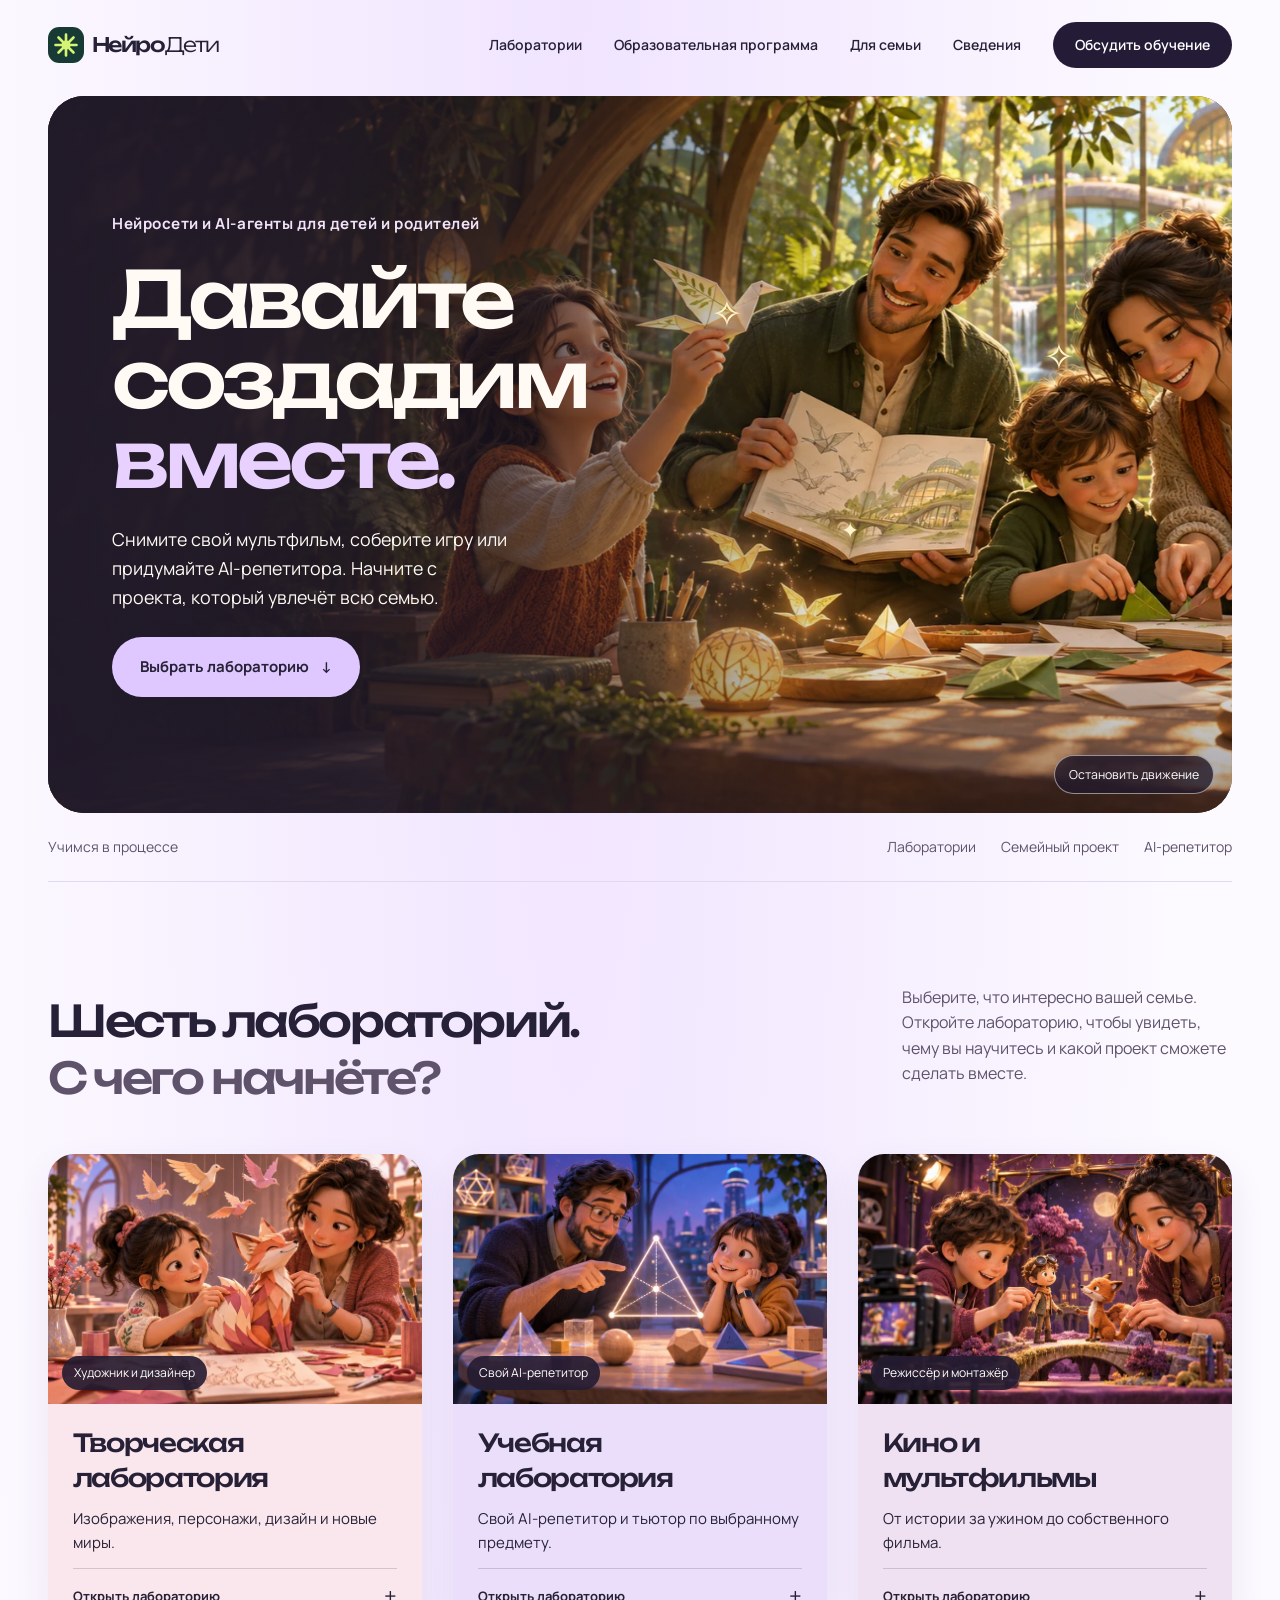
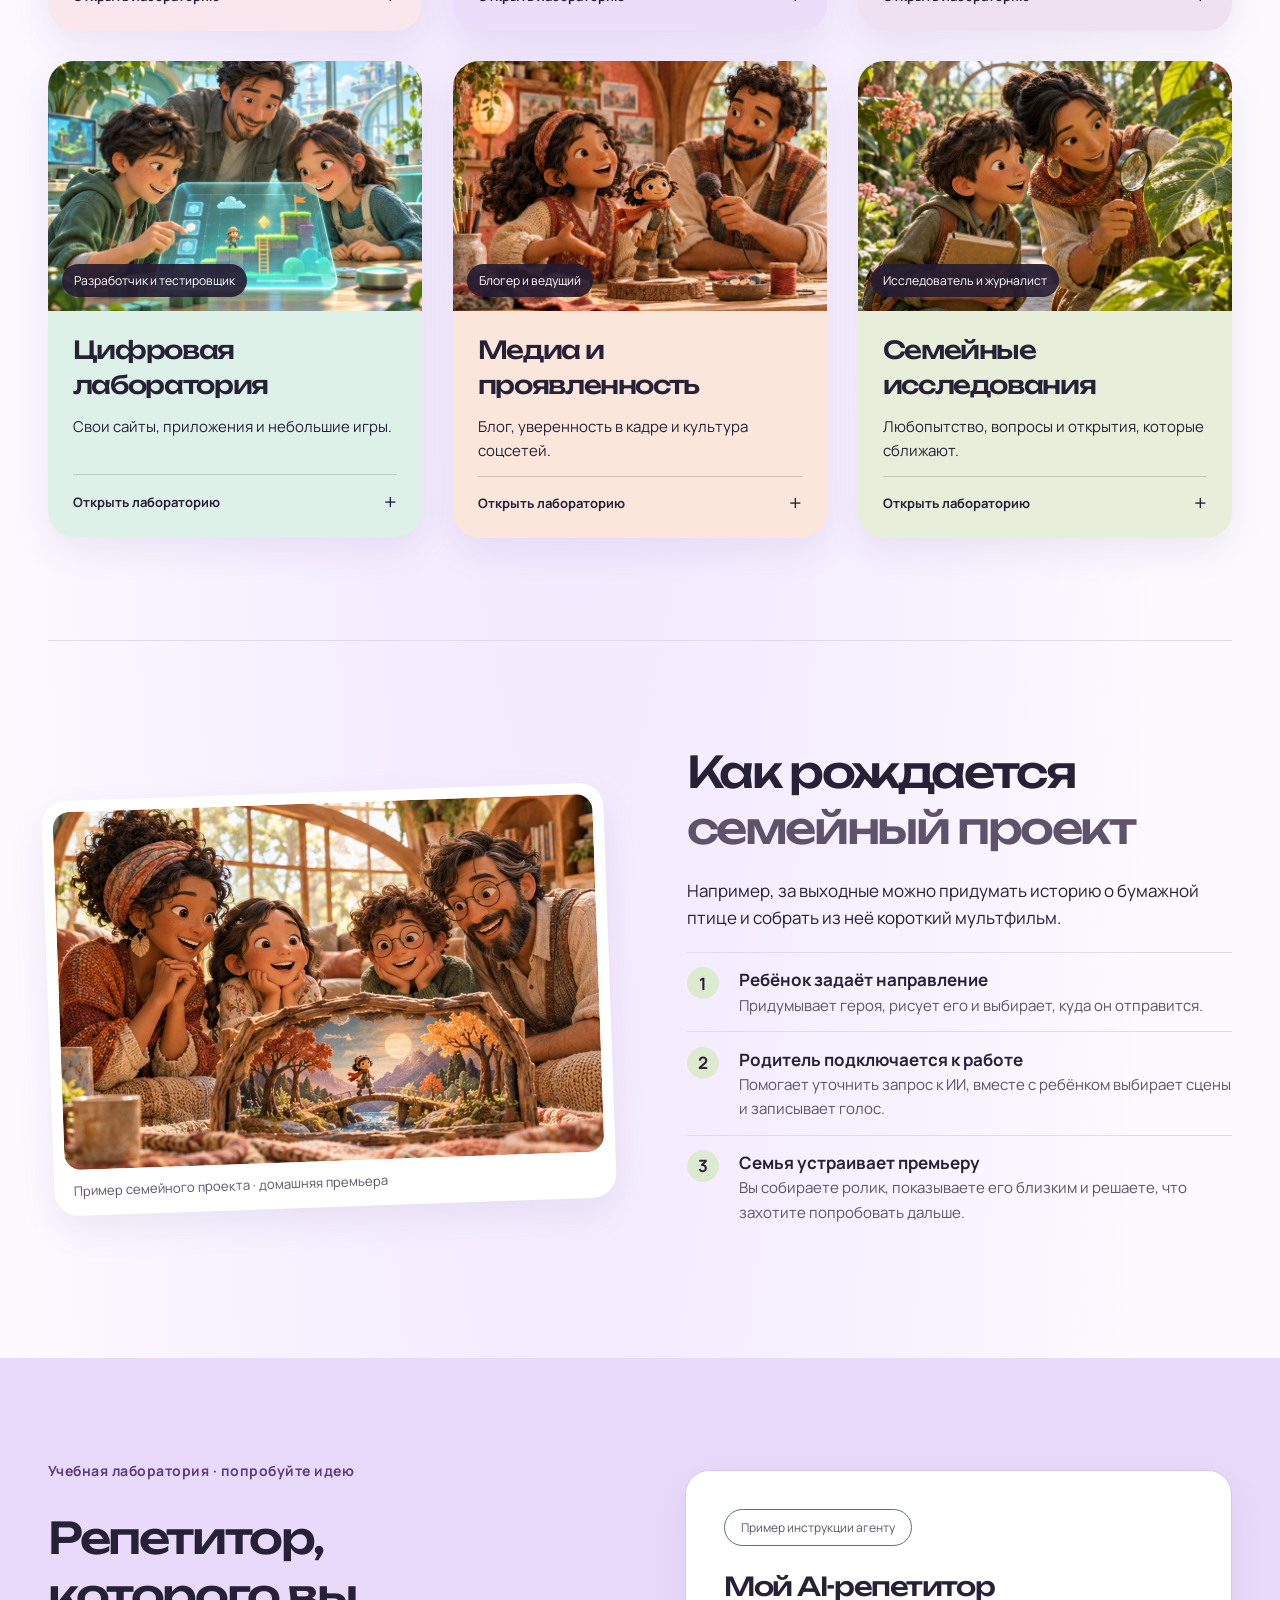
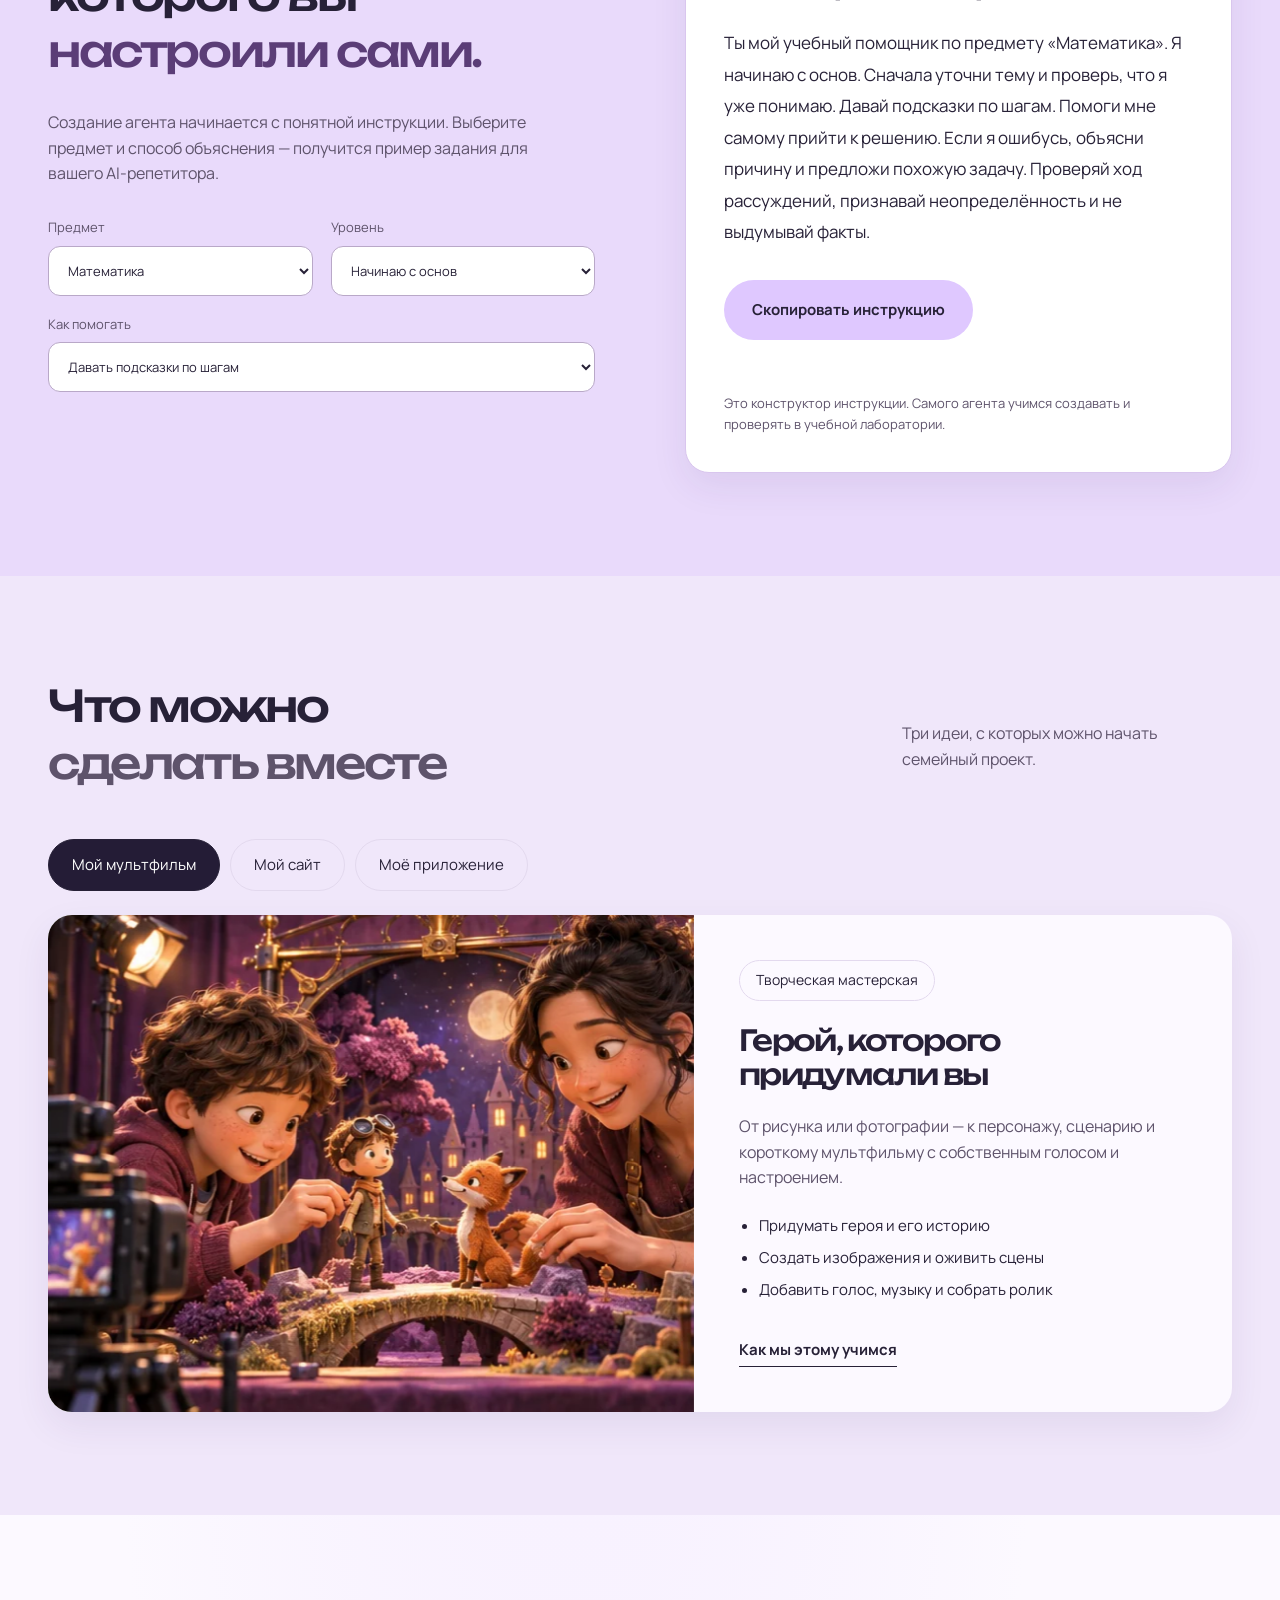
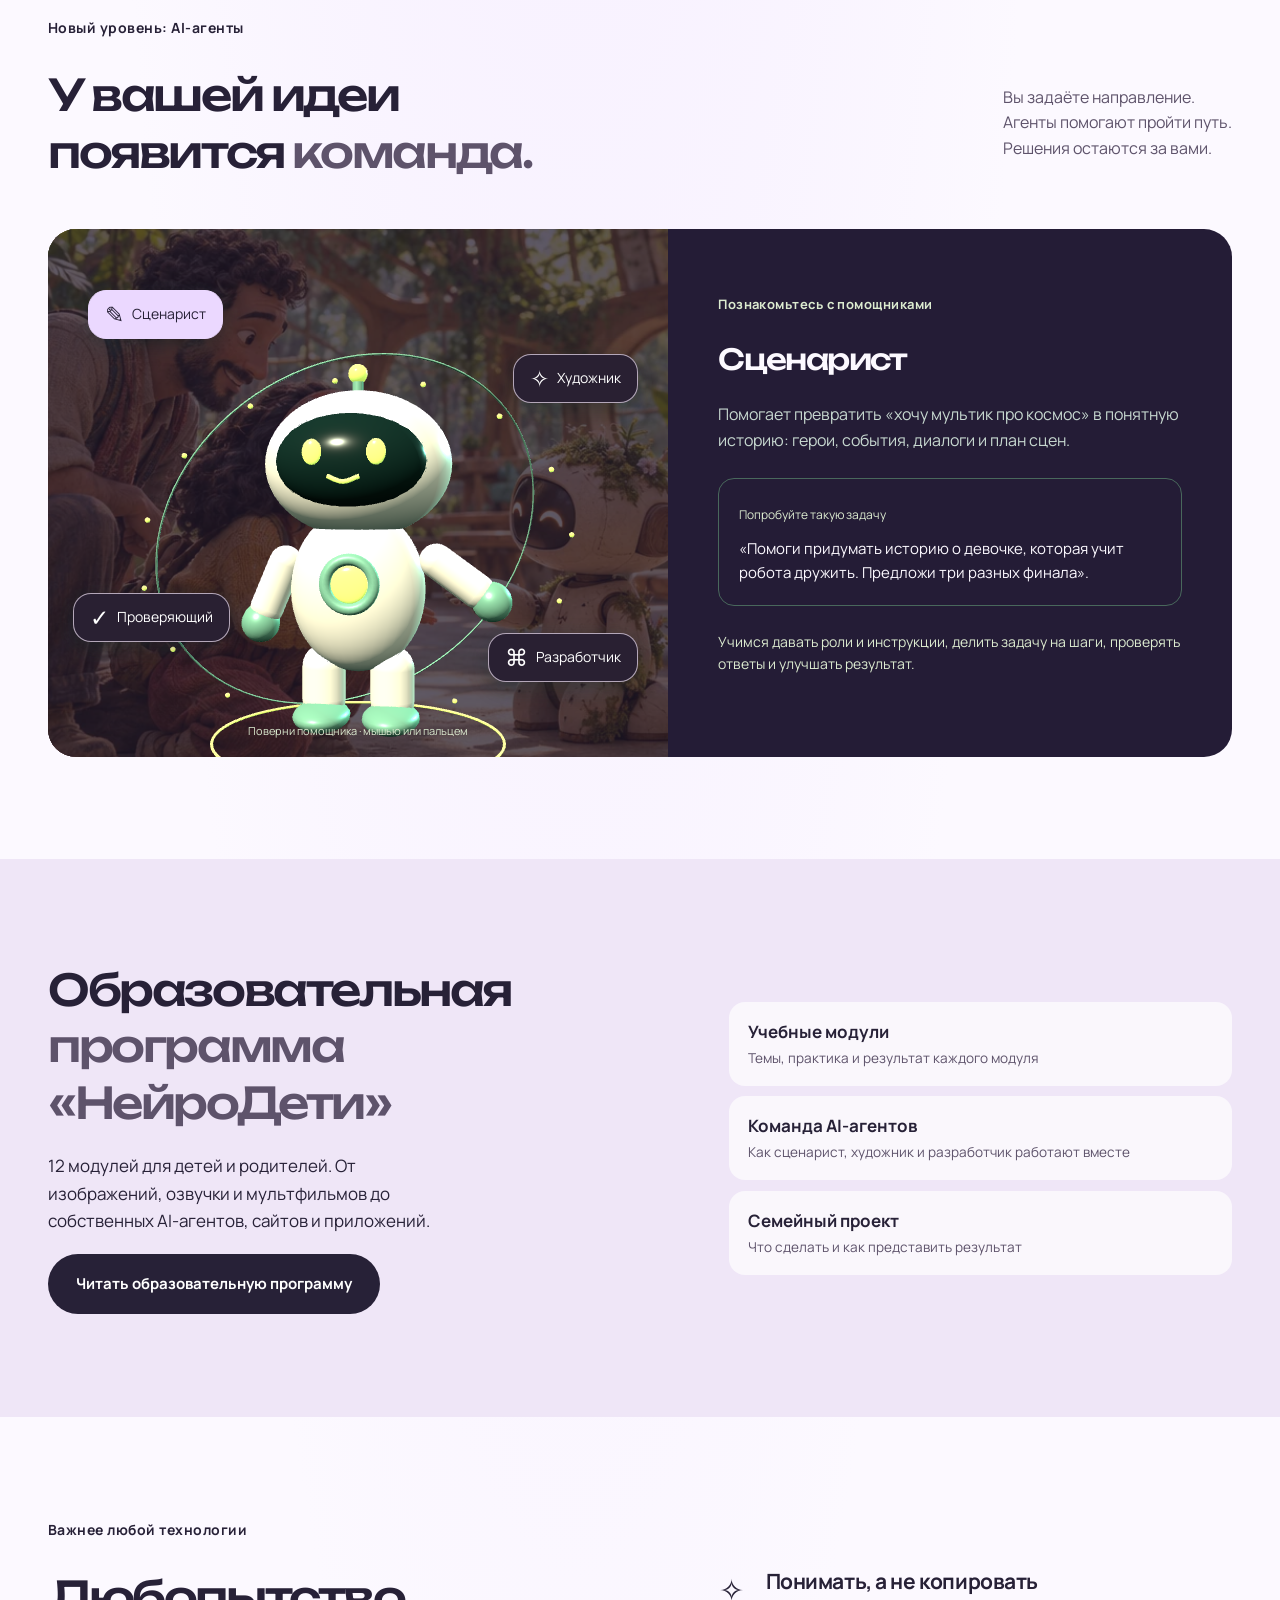
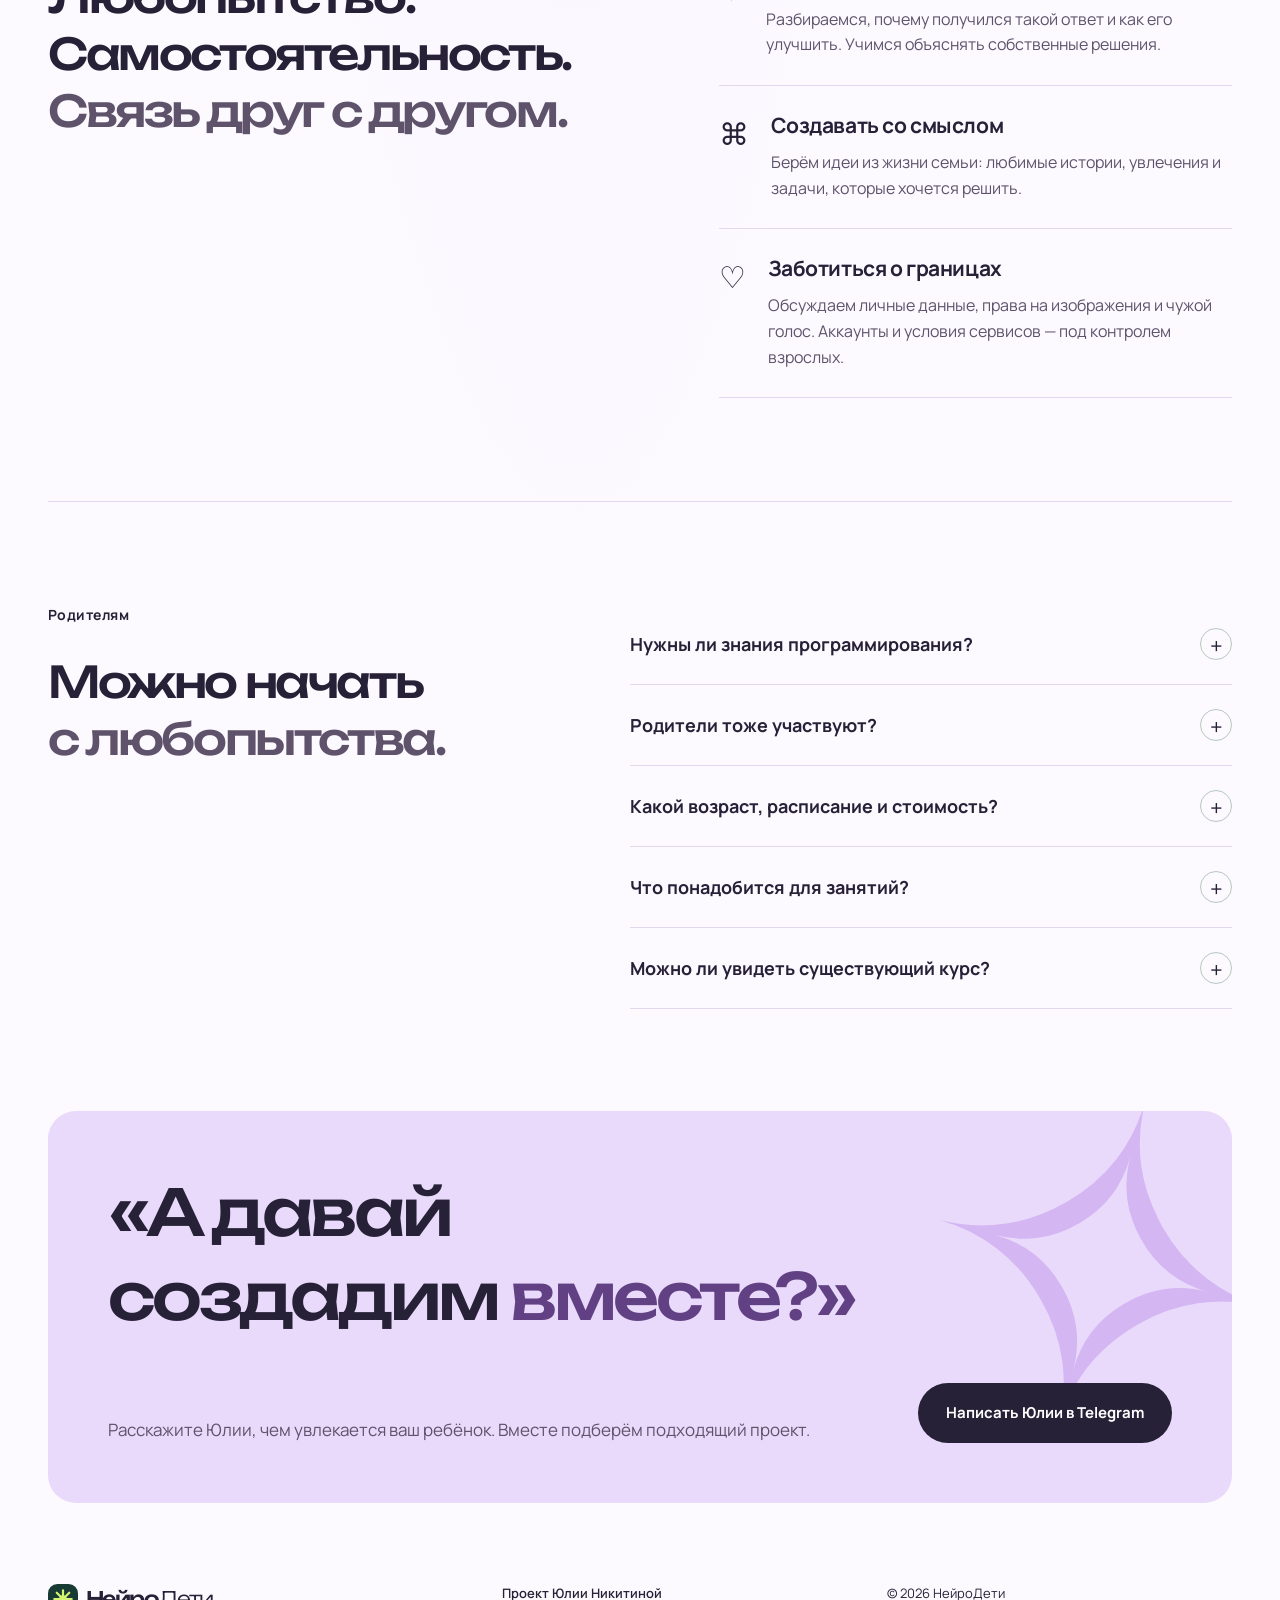
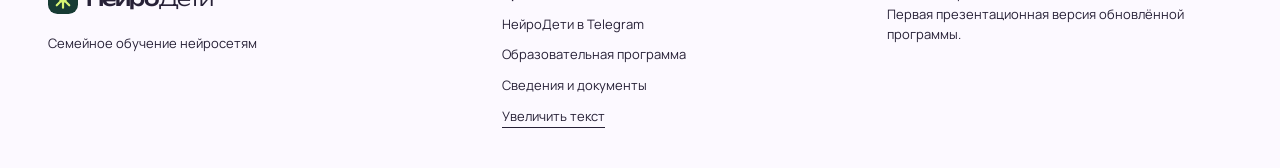
==== commit 3a966398: "Redesign NeuroDeti around families and publish curriculum" ====
--- a/docs/index.html
+++ b/docs/index.html
@@ -4,57 +4,85 @@
   <meta charset="utf-8"><meta name="viewport" content="width=device-width,initial-scale=1">
   <title>НейроДети — создаём будущее всей семьёй</title>
   <meta name="description" content="Семейная лаборатория нейросетей: создаём персонажей, мультфильмы, сайты и приложения. Учимся работать с AI-агентами на собственных проектах.">
-  <meta property="og:title" content="НейроДети — будущее как семейный проект"><meta property="og:description" content="Нейросети, AI-агенты и собственные цифровые проекты для детей и родителей."><meta property="og:type" content="website"><meta property="og:url" content="https://juliyanikitina.github.io/neurodeti/"><meta property="og:image" content="https://juliyanikitina.github.io/neurodeti/assets/future-campus.webp"><meta name="theme-color" content="#173b34"><link rel="icon" href="assets/mark.svg" type="image/svg+xml">
-  <link rel="stylesheet" href="style.css"><script src="app.js" defer></script><script type="module" src="companion.js"></script>
+  <meta property="og:title" content="НейроДети — будущее как семейный проект"><meta property="og:description" content="Нейросети, AI-агенты и собственные цифровые проекты для детей и родителей."><meta property="og:type" content="website"><meta property="og:url" content="https://juliyanikitina.github.io/neurodeti/"><meta property="og:image" content="https://juliyanikitina.github.io/neurodeti/assets/family-atelier.webp"><meta name="theme-color" content="#f9f5ff"><link rel="icon" href="assets/mark.svg" type="image/svg+xml">
+  <link rel="stylesheet" href="style.css"><link rel="stylesheet" href="atelier.css"><script src="app.js" defer></script><script type="module" src="companion.js"></script>
 </head>
-<body>
+<body class="atelier">
 <a class="skip" href="#main">Перейти к содержанию</a>
 <header class="header wrap">
-  <a class="brand" href="#" aria-label="НейроДети — начало"><img src="assets/mark.svg" alt="" width="36" height="36">нейро<span>дети</span><sup>✳</sup></a>
+  <a class="brand" href="#" aria-label="НейроДети — начало"><img src="assets/mark.svg" alt="" width="36" height="36">Нейро<span>Дети</span></a>
   <button class="menu-toggle" aria-expanded="false" aria-controls="nav">Меню</button>
-  <nav id="nav" aria-label="Основная навигация"><a href="#labs">Лаборатории</a><a href="#program">Программа</a><a href="#family">Для семьи</a><a href="sveden/">Сведения</a><a class="nav-cta" href="#contact">Познакомиться</a></nav>
+  <nav id="nav" aria-label="Основная навигация"><a href="#labs">Лаборатории</a><a href="program/">Образовательная программа</a><a href="#family">Для семьи</a><a href="sveden/">Сведения</a><a class="nav-cta" href="#contact">Обсудить обучение</a></nav>
 </header>
 <main id="main">
-<section class="hero wrap">
-  <div class="hero-top"><p class="eyebrow"><span class="spark">✳</span> Семейная лаборатория искусственного интеллекта</p><span class="hero-tag">Дети + родители + ИИ</span></div>
-  <div class="hero-copy"><h1>Будущее —<br>ваш <span class="underline">семейный</span><br>проект.</h1><div class="hero-side"><p>Создавайте истории.<br>Настраивайте репетиторов.<br>Воплощайте свои идеи.</p><p class="muted">Осваивайте нейросети и AI-агентов вместе — от первого запроса до собственного проекта.</p><a class="button primary" href="#program">Исследовать программу</a></div></div>
-  <div class="world" id="world"><img class="world-image" src="assets/future-campus.webp" alt="Зелёный кампус будущего: дружелюбный робот превращает рисунок в цифровой проект" fetchpriority="high"><div class="world-shade"></div><div class="world-label"><span>Воображение становится реальностью</span><strong>А что создадите вы?</strong></div><div class="float-note note-idea"><i>✧</i><span>Всё начинается<br><b>с вашей идеи</b></span></div><div class="float-note note-agent"><i>⌘</i><span>AI-агент<br><b>помогает воплотить</b></span></div><button class="motion-button" id="motion" aria-pressed="false">Остановить движение</button><div class="world-caption">НейроДети · здесь идеи обретают форму</div></div>
-  <div class="hero-bottom"><span>От «а можно?» до «смотри, я сделал!»</span><div><span>Творчество</span><span>Технологии</span><span>Время вместе</span></div></div>
+<section class="hero wrap" aria-labelledby="hero-title">
+  <div class="world" id="world">
+    <img class="world-image" src="assets/family-atelier.webp" alt="Родители и дети вместе оживляют бумажную птицу в творческой мастерской" width="1800" height="900" fetchpriority="high">
+    <div class="world-shade"></div>
+    <div class="hero-glints" aria-hidden="true"><span>✧</span><span>✦</span><span>✧</span></div>
+    <div class="hero-copy">
+      <p class="eyebrow">Нейросети и AI-агенты для детей и родителей</p>
+      <h1 id="hero-title">Давайте<br>создадим<br><em>вместе.</em></h1>
+      <p class="hero-description">Снимите свой мультфильм, соберите игру или придумайте AI-репетитора. Начните с проекта, который увлечёт всю семью.</p>
+      <a class="button primary" href="#labs">Выбрать лабораторию <span aria-hidden="true">↓</span></a>
+    </div>
+    <button class="motion-button" id="motion" aria-pressed="false">Остановить движение</button>
+  </div>
+  <div class="hero-bottom"><span>Учимся в процессе</span><div><a href="#labs">Лаборатории</a><a href="#family">Семейный проект</a><a href="#tutor-workshop">AI-репетитор</a></div></div>
 </section>
-<section class="intro wrap section" id="family"><p class="eyebrow">Одна команда. Большие открытия.</p><div class="split"><h2>У каждого — своя идея.<br>У семьи —<br><em>общее приключение.</em></h2><div class="intro-text"><p>Ребёнок придумывает героя. Родитель помогает придумать историю. Нейросеть предлагает варианты, а вы вместе выбираете, что получится в итоге.</p><p>В «НейроДетях» учимся задавать вопросы, пробовать, замечать ошибки и доводить замысел до результата. Так технологии становятся поводом создавать что-то вместе.</p><div class="family-roles"><div><span>Ребёнок</span><strong>Исследует и придумывает</strong></div><div><span>Родитель</span><strong>Поддерживает и учится</strong></div><div><span>AI-помощник</span><strong>Предлагает и помогает</strong></div></div></div></div></section>
+
 
 <section class="laboratories section wrap" id="labs">
-<div class="section-heading"><div><p class="eyebrow">Найдите своё направление</p><h2>Одна семья.<br><em>Шесть лабораторий.</em></h2></div><p class="section-aside">Можно начать с того, что интересно именно вам. В каждом направлении — общий проект и новые роли для всей семьи.</p></div>
+<div class="section-heading"><div><h2>Шесть лабораторий.<br><em>С чего начнёте?</em></h2></div><p class="section-aside">Выберите, что интересно вашей семье. Откройте лабораторию, чтобы увидеть, чему вы научитесь и какой проект сможете сделать вместе.</p></div>
 <div class="lab-grid">
-<details class="lab-card" id="creative-lab"><summary><span class="lab-symbol">✧</span><strong>Творческая<br>лаборатория</strong><span class="lab-teaser">Изображения, персонажи, дизайн и новые миры.</span><span class="lab-more">Исследовать направление <i>+</i></span></summary><div class="lab-content"><p>Ищем визуальный язык, превращаем рисунок или идею в изображение, создаём узнаваемых героев и оформление.</p><ul><li>Промпты, референсы, композиция и свет</li><li>Карта персонажа и единый стиль</li><li>Иллюстрации, комиксы и презентации</li></ul><p class="lab-result"><b>Вместе создаём:</b> иллюстрированную книгу или комикс о приключении семьи.</p><p class="lab-role">Примеряем роли: художник, дизайнер, автор.</p></div></details>
-<details class="lab-card" id="study-lab"><summary><span class="lab-symbol">⌘</span><strong>Учебная<br>лаборатория</strong><span class="lab-teaser">Свой AI-репетитор и тьютор по выбранному предмету.</span><span class="lab-more">Исследовать направление <i>+</i></span></summary><div class="lab-content"><p>Учимся создавать агента, который объясняет с учётом уровня, задаёт вопросы, даёт подсказки и помогает увидеть пробелы.</p><ul><li>Роль репетитора, инструкция и учебная цель</li><li>Объяснение темы, практика и самопроверка</li><li>Проверка фактов и ошибок в ответах ИИ</li></ul><p class="lab-result"><b>Вместе создаём:</b> репетитора по математике, языку, истории или другому предмету и план занятий с ним.</p><p class="lab-role">Ребёнок пробует учиться с агентом. Родитель помогает проверить объяснения и настроить поддержку.</p><a class="text-link" href="#tutor-workshop">Попробовать настройку репетитора</a></div></details>
-<details class="lab-card" id="film-lab"><summary><span class="lab-symbol">▷</span><strong>Кино и<br>мультфильмы</strong><span class="lab-teaser">От истории за ужином до собственного фильма.</span><span class="lab-more">Исследовать направление <i>+</i></span></summary><div class="lab-content"><p>Придумываем сюжет, планируем сцены и собираем историю из нейровидео, собственных съёмок, голосов и музыки.</p><ul><li>Сценарий и раскадровка с агентом</li><li>Персонажи, анимация, звук и озвучка</li><li>Монтаж, ритм, титры и субтитры</li></ul><p class="lab-result"><b>Вместе создаём:</b> короткий фильм, мультфильм или семейный видеодневник.</p><p class="lab-role">Примеряем роли: режиссёр, сценарист, актёр, монтажёр.</p></div></details>
-<details class="lab-card" id="digital-lab"><summary><span class="lab-symbol">{ }</span><strong>Цифровая<br>лаборатория</strong><span class="lab-teaser">Свои сайты, приложения и небольшие игры.</span><span class="lab-more">Исследовать направление <i>+</i></span></summary><div class="lab-content"><p>Описываем задачу агенту-разработчику, собираем прототип и проверяем его всей семьёй.</p><ul><li>Замысел, структура и сценарий пользователя</li><li>Страницы, кнопки, игровые правила и логика</li><li>Тестирование, исправление и улучшение</li></ul><p class="lab-result"><b>Вместе создаём:</b> сайт об увлечении, викторину, планер или полезное приложение.</p><p class="lab-role">Примеряем роли: разработчик, дизайнер интерфейсов, тестировщик.</p></div></details>
-<details class="lab-card" id="media-lab"><summary><span class="lab-symbol">◉</span><strong>Медиа и<br>проявленность</strong><span class="lab-teaser">Блог, уверенность в кадре и культура соцсетей.</span><span class="lab-more">Исследовать направление <i>+</i></span></summary><div class="lab-content"><p>Учимся рассказывать о своих интересах, говорить в кадре, снимать и монтировать. Исследуем, как устроены публикации и общение в соцсетях.</p><ul><li>Тема блога, рубрики и план с AI-агентом</li><li>Сценарий, съёмка, монтаж, обложки и субтитры</li><li>Авторство, личные границы, обратная связь и цифровой след</li></ul><p class="lab-result"><b>Вместе создаём:</b> семейный медиапроект — серию роликов, интервью или подкаст.</p><p class="lab-role">Примеряем роли: блогер, ведущий, редактор, продюсер. Решение о публикации принимает взрослый с учётом правил площадки.</p></div></details>
-<details class="lab-card" id="research-lab"><summary><span class="lab-symbol">✳</span><strong>Семейные<br>исследования</strong><span class="lab-teaser">Любопытство, вопросы и открытия, которые сближают.</span><span class="lab-more">Исследовать направление <i>+</i></span></summary><div class="lab-content"><p>Выбираем вопрос, ищем источники, сравниваем версии и представляем находки. Учимся отличать подтверждённые факты от предположений.</p><ul><li>Вопрос исследования и план с агентом</li><li>Работа с источниками и проверка ответов</li><li>Карты, интервью, заметки и интерактивные истории</li></ul><p class="lab-result"><b>Вместе создаём:</b> цифровой путеводитель, мини-музей увлечений или историю семейного открытия.</p><p class="lab-role">Примеряем роли: исследователь, журналист, экскурсовод.</p></div></details>
-</div><p class="labs-note">Лаборатории — направления обновлённой программы. Пробуем профессиональные задачи через доступные семейные проекты.</p>
+<details class="lab-card" id="creative-lab"><summary><span class="lab-image"><img src="assets/lab-creative.webp" alt="Девочка и мама рисуют сказочного лиса" width="750" height="500" loading="lazy" decoding="async"><span class="lab-caption">Художник и дизайнер</span></span><span class="lab-summary"><strong>Творческая<br>лаборатория</strong><span class="lab-teaser">Изображения, персонажи, дизайн и новые миры.</span><span class="lab-more"><span class="lab-show">Открыть лабораторию</span><span class="lab-hide">Свернуть</span><i aria-hidden="true">+</i></span></span></summary><div class="lab-content"><p>Ищем визуальный язык, превращаем рисунок или идею в изображение, создаём узнаваемых героев и оформление.</p><ul><li>Промпты, референсы, композиция и свет</li><li>Карта персонажа и единый стиль</li><li>Иллюстрации, комиксы и презентации</li></ul><p class="lab-result"><b>Вместе создаём:</b> иллюстрированную книгу или комикс о приключении семьи.</p><p class="lab-role">Примеряем роли: художник, дизайнер, автор.</p></div></details>
+<details class="lab-card" id="study-lab"><summary><span class="lab-image"><img src="assets/lab-study.webp" alt="Отец и дочь разбирают задачу по геометрии" width="750" height="500" loading="lazy" decoding="async"><span class="lab-caption">Свой AI-репетитор</span></span><span class="lab-summary"><strong>Учебная<br>лаборатория</strong><span class="lab-teaser">Свой AI-репетитор и тьютор по выбранному предмету.</span><span class="lab-more"><span class="lab-show">Открыть лабораторию</span><span class="lab-hide">Свернуть</span><i aria-hidden="true">+</i></span></span></summary><div class="lab-content"><p>Учимся создавать агента, который объясняет с учётом уровня, задаёт вопросы, даёт подсказки и помогает увидеть пробелы.</p><ul><li>Роль репетитора, инструкция и учебная цель</li><li>Объяснение темы, практика и самопроверка</li><li>Проверка фактов и ошибок в ответах ИИ</li></ul><p class="lab-result"><b>Вместе создаём:</b> репетитора по математике, языку, истории или другому предмету и план занятий с ним.</p><p class="lab-role">Ребёнок пробует учиться с агентом. Родитель помогает проверить объяснения и настроить поддержку.</p><a class="text-link" href="#tutor-workshop">Попробовать настройку репетитора</a></div></details>
+<details class="lab-card" id="film-lab"><summary><span class="lab-image"><img src="assets/lab-film.webp" alt="Мальчик и мама снимают кукольную сцену" width="750" height="500" loading="lazy" decoding="async"><span class="lab-caption">Режиссёр и монтажёр</span></span><span class="lab-summary"><strong>Кино и<br>мультфильмы</strong><span class="lab-teaser">От истории за ужином до собственного фильма.</span><span class="lab-more"><span class="lab-show">Открыть лабораторию</span><span class="lab-hide">Свернуть</span><i aria-hidden="true">+</i></span></span></summary><div class="lab-content"><p>Придумываем сюжет, планируем сцены и собираем историю из нейровидео, собственных съёмок, голосов и музыки.</p><ul><li>Сценарий и раскадровка с агентом</li><li>Персонажи, анимация, звук и озвучка</li><li>Монтаж, ритм, титры и субтитры</li></ul><p class="lab-result"><b>Вместе создаём:</b> короткий фильм, мультфильм или семейный видеодневник.</p><p class="lab-role">Примеряем роли: режиссёр, сценарист, актёр, монтажёр.</p></div></details>
+<details class="lab-card" id="digital-lab"><summary><span class="lab-image"><img src="assets/lab-digital.webp" alt="Отец и двое детей собирают игровой уровень" width="750" height="500" loading="lazy" decoding="async"><span class="lab-caption">Разработчик и тестировщик</span></span><span class="lab-summary"><strong>Цифровая<br>лаборатория</strong><span class="lab-teaser">Свои сайты, приложения и небольшие игры.</span><span class="lab-more"><span class="lab-show">Открыть лабораторию</span><span class="lab-hide">Свернуть</span><i aria-hidden="true">+</i></span></span></summary><div class="lab-content"><p>Описываем задачу агенту-разработчику, собираем прототип и проверяем его всей семьёй.</p><ul><li>Замысел, структура и сценарий пользователя</li><li>Страницы, кнопки, игровые правила и логика</li><li>Тестирование, исправление и улучшение</li></ul><p class="lab-result"><b>Вместе создаём:</b> сайт об увлечении, викторину, планер или полезное приложение.</p><p class="lab-role">Примеряем роли: разработчик, дизайнер интерфейсов, тестировщик.</p></div></details>
+<details class="lab-card" id="media-lab"><summary><span class="lab-image"><img src="assets/lab-media.webp" alt="Девочка с папой записывает видео о своём герое" width="750" height="500" loading="lazy" decoding="async"><span class="lab-caption">Блогер и ведущий</span></span><span class="lab-summary"><strong>Медиа и<br>проявленность</strong><span class="lab-teaser">Блог, уверенность в кадре и культура соцсетей.</span><span class="lab-more"><span class="lab-show">Открыть лабораторию</span><span class="lab-hide">Свернуть</span><i aria-hidden="true">+</i></span></span></summary><div class="lab-content"><p>Учимся рассказывать о своих интересах, говорить в кадре, снимать и монтировать. Исследуем, как устроены публикации и общение в соцсетях.</p><ul><li>Тема блога, рубрики и план с AI-агентом</li><li>Сценарий, съёмка, монтаж, обложки и субтитры</li><li>Авторство, личные границы, обратная связь и цифровой след</li></ul><p class="lab-result"><b>Вместе создаём:</b> семейный медиапроект — серию роликов, интервью или подкаст.</p><p class="lab-role">Примеряем роли: блогер, ведущий, редактор, продюсер. Решение о публикации принимает взрослый с учётом правил площадки.</p></div></details>
+<details class="lab-card" id="research-lab"><summary><span class="lab-image"><img src="assets/lab-research.webp" alt="Мальчик и мама изучают растения в саду" width="750" height="500" loading="lazy" decoding="async"><span class="lab-caption">Исследователь и журналист</span></span><span class="lab-summary"><strong>Семейные<br>исследования</strong><span class="lab-teaser">Любопытство, вопросы и открытия, которые сближают.</span><span class="lab-more"><span class="lab-show">Открыть лабораторию</span><span class="lab-hide">Свернуть</span><i aria-hidden="true">+</i></span></span></summary><div class="lab-content"><p>Выбираем вопрос, ищем источники, сравниваем версии и представляем находки. Учимся отличать подтверждённые факты от предположений.</p><ul><li>Вопрос исследования и план с агентом</li><li>Работа с источниками и проверка ответов</li><li>Карты, интервью, заметки и интерактивные истории</li></ul><p class="lab-result"><b>Вместе создаём:</b> цифровой путеводитель, мини-музей увлечений или историю семейного открытия.</p><p class="lab-role">Примеряем роли: исследователь, журналист, экскурсовод.</p></div></details>
+</div>
+</section>
+<section class="family-scene section wrap" id="family" aria-labelledby="family-title">
+  <figure class="family-photo">
+    <img src="assets/family-premiere.webp" alt="Семья вместе показывает сцену своего фильма с фигурками и декорациями" width="750" height="500" loading="lazy" decoding="async">
+    <figcaption>Пример семейного проекта · домашняя премьера</figcaption>
+  </figure>
+  <div class="family-story">
+    <h2 id="family-title">Как рождается <em>семейный проект</em></h2>
+    <p>Например, за выходные можно придумать историю о бумажной птице и собрать из неё короткий мультфильм.</p>
+    <ol class="family-timeline">
+      <li><strong>Ребёнок задаёт направление</strong><span>Придумывает героя, рисует его и выбирает, куда он отправится.</span></li>
+      <li><strong>Родитель подключается к работе</strong><span>Помогает уточнить запрос к ИИ, вместе с ребёнком выбирает сцены и записывает голос.</span></li>
+      <li><strong>Семья устраивает премьеру</strong><span>Вы собираете ролик, показываете его близким и решаете, что захотите попробовать дальше.</span></li>
+    </ol>
+  </div>
 </section>
 <section class="tutor-workshop section" id="tutor-workshop"><div class="wrap tutor-grid"><div><p class="eyebrow">Учебная лаборатория · попробуйте идею</p><h2>Репетитор,<br>которого вы<br><em>настроили сами.</em></h2><p class="tutor-intro">Создание агента начинается с понятной инструкции. Выберите предмет и способ объяснения — получится пример задания для вашего AI-репетитора.</p><div class="tutor-controls"><label>Предмет<select id="tutor-subject" aria-label="Предмет"><option>Математика</option><option>Русский язык</option><option>История</option><option>Английский язык</option><option>Биология</option><option>Другой предмет</option></select></label><label>Уровень<select id="tutor-level" aria-label="Уровень"><option>Начинаю с основ</option><option>Есть базовые знания</option><option>Хочу закрепить тему</option></select></label><label>Как помогать<select id="tutor-method" aria-label="Как помогать"><option>Давать подсказки по шагам</option><option>Объяснять на примерах</option><option>Задавать вопросы для самопроверки</option></select></label></div></div><div class="tutor-instruction"><span class="pill">Пример инструкции агенту</span><h3>Мой AI-репетитор</h3><p id="tutor-prompt">Ты мой учебный помощник по предмету «Математика». Я начинаю с основ. Сначала уточни тему и проверь, что я уже понимаю. Давай подсказки по шагам. Помоги мне самому прийти к решению. Если я ошибусь, объясни причину и предложи похожую задачу. Проверяй ход рассуждений, признавай неопределённость и не выдумывай факты.</p><button class="button primary" id="copy-tutor">Скопировать инструкцию</button><span class="copy-status" id="copy-status" role="status"></span><p class="small tutor-caption">Это конструктор инструкции. Самого агента учимся создавать и проверять в учебной лаборатории.</p></div></div></section>
 
-<section class="projects section" id="projects"><div class="wrap"><div class="section-heading"><div><p class="eyebrow">Из любопытства — в творчество</p><h2>Не просто изучать.<br><em>Создавать своё.</em></h2></div><p class="section-aside">Идеи учебных проектов.<br>Каждый можно сделать<br>по-своему.</p></div>
+<section class="projects section" id="projects"><div class="wrap"><div class="section-heading"><div><h2>Что можно<br><em>сделать вместе</em></h2></div><p class="section-aside">Три идеи, с которых можно начать семейный проект.</p></div>
 <div class="project-tabs" role="tablist" aria-label="Примеры проектов"><button role="tab" aria-selected="true" id="tab-film" aria-controls="project-panel" data-project="film">Мой мультфильм</button><button role="tab" aria-selected="false" id="tab-site" aria-controls="project-panel" data-project="site" tabindex="-1">Мой сайт</button><button role="tab" aria-selected="false" id="tab-app" aria-controls="project-panel" data-project="app" tabindex="-1">Моё приложение</button></div>
-<div class="project-stage" id="project-panel" role="tabpanel" aria-labelledby="tab-film" tabindex="0"><div class="project-art" id="project-art"><div class="film-frame"><div class="small-star">✦</div><div class="moon"></div><div class="hills"></div><div class="story-person"><span></span><i></i></div><div class="frame-controls"><span>МОЯ НОВАЯ ИСТОРИЯ</span><span>▶</span></div></div><div class="project-sticker">Создано воображением</div></div><div class="project-description"><span class="pill" id="project-type">Творческая мастерская</span><h3 id="project-title">Герой, которого<br>придумали вы</h3><p id="project-desc">От рисунка или фотографии — к персонажу, сценарию и короткому мультфильму с собственным голосом и настроением.</p><ul id="project-steps"><li>Придумать героя и его историю</li><li>Создать изображения и оживить сцены</li><li>Добавить голос, музыку и собрать ролик</li></ul><a class="text-link" href="#program">Как мы этому учимся</a></div></div>
+<div class="project-stage" id="project-panel" role="tabpanel" aria-labelledby="tab-film" tabindex="0"><div class="project-art" id="project-art"><img class="project-image" src="assets/lab-film.webp" alt="Семья снимает сцену своего мультфильма" width="750" height="500" loading="lazy"></div><div class="project-description"><span class="pill" id="project-type">Творческая мастерская</span><h3 id="project-title">Герой, которого<br>придумали вы</h3><p id="project-desc">От рисунка или фотографии — к персонажу, сценарию и короткому мультфильму с собственным голосом и настроением.</p><ul id="project-steps"><li>Придумать героя и его историю</li><li>Создать изображения и оживить сцены</li><li>Добавить голос, музыку и собрать ролик</li></ul><a class="text-link" href="program/#modules">Как мы этому учимся</a></div></div>
 </div></section>
 <section class="agents section wrap" id="agents"><div class="section-heading"><div><p class="eyebrow">Новый уровень: AI-агенты</p><h2>У вашей идеи<br>появится <em>команда.</em></h2></div><p class="section-aside">Вы задаёте направление.<br>Агенты помогают пройти путь.<br>Решения остаются за вами.</p></div>
-<div class="agent-lab"><div class="lab-visual"><canvas id="agent-canvas" aria-label="Трёхмерный AI-помощник. Потяните в сторону, чтобы повернуть" tabindex="0"></canvas><span class="model-hint">Поверни помощника · мышью или пальцем</span><div class="agent-core"><span>ВАША</span><strong>идея</strong><i>✳</i></div><button class="agent-node active" data-agent="writer" aria-pressed="true"><span>✎</span>Сценарист</button><button class="agent-node" data-agent="artist" aria-pressed="false"><span>✧</span>Художник</button><button class="agent-node" data-agent="coder" aria-pressed="false"><span>⌘</span>Разработчик</button><button class="agent-node" data-agent="tester" aria-pressed="false"><span>✓</span>Проверяющий</button></div><div class="agent-detail" aria-live="polite"><span class="eyebrow">Познакомьтесь с помощниками</span><h3 id="agent-title">Сценарист</h3><p id="agent-text">Помогает превратить «хочу мультик про космос» в понятную историю: герои, события, диалоги и план сцен.</p><div class="prompt-example"><span>Попробуйте такую задачу</span><p id="agent-prompt">«Помоги придумать историю о девочке, которая учит робота дружить. Предложи три разных финала».</p></div><p class="small">Учимся давать роли и инструкции, делить задачу на шаги, проверять ответы и улучшать результат.</p></div></div></section>
-<section class="program section" id="program"><div class="wrap"><div class="section-heading"><div><p class="eyebrow">Маршрут обучения</p><h2>От первого «вау»<br>до <em>«это мой проект».</em></h2></div><div class="section-aside"><span class="pill">Проект обновлённой программы</span><p>На основе курса «НейроДети»<br>и уроков AI Creator.</p></div></div><div class="program-layout"><aside class="program-aside"><div class="orbit-mark">✳</div><p>Сначала пробуем.<br>Потом понимаем.<br><strong>И создаём своё.</strong></p><a href="#contact" class="text-link">Обсудить обучение</a></aside><div class="modules">
-<details open><summary><span><small>Знакомство</small>Первые шаги с нейросетями</span><i>+</i></summary><div><p>Разбираемся в интерфейсах, учимся формулировать запросы, уточнять ответы и выбирать подходящий инструмент.</p><ul><li>Что нейросети умеют и где ошибаются</li><li>Из чего состоит понятный промпт</li><li>Личные данные, согласие и проверка информации</li></ul><p class="outcome">Практика: первый осмысленный запрос и сравнение результатов.</p></div></details>
-<details><summary><span><small>Визуальное творчество</small>Изображения и свои персонажи</span><i>+</i></summary><div><p>Превращаем идеи в иллюстрации. Исследуем стиль, свет, композицию и создаём героя, которого можно узнать в разных сценах.</p><ul><li>Работа с текстовыми запросами и референсами</li><li>Карта персонажа и согласованность его образа</li><li>Карусели, слайды и презентации</li></ul><p class="outcome">Практика: собственный герой и визуальный мир вокруг него.</p></div></details>
-<details><summary><span><small>Мастерская историй</small>Мультфильм, видео и звук</span><i>+</i></summary><div><p>Пишем сценарий, делаем раскадровку, оживляем изображения и собираем историю в монтаже.</p><ul><li>Анимация, движение камеры и переходы</li><li>Голоса, звук и говорящие аватары</li><li>Монтаж, титры и субтитры в CapCut</li></ul><p class="outcome">Практика: короткий мультфильм или видеоролик.</p></div></details>
-<details><summary><span><small>Новый блок</small>Своя команда AI-агентов</span><i>+</i></summary><div><p>Учимся работать с цифровыми помощниками: объяснять цель, задавать роли и передавать контекст.</p><ul><li>Роль, инструкция и критерии результата</li><li>Сценарист, художник, разработчик и проверяющий</li><li>Что можно делегировать, а что решает человек</li></ul><p class="outcome">Практика: набор помощников под свой семейный проект.</p></div></details>
-<details><summary><span><small>Новый блок</small>Сайты и приложения с ИИ</span><i>+</i></summary><div><p>Описываем замысел понятным языком, поручаем агенту разработку и проверяем, как работает результат.</p><ul><li>Идея, структура и сценарий пользователя</li><li>Страницы, кнопки и простая логика приложения</li><li>Проверка на телефоне, исправление ошибок</li></ul><p class="outcome">Практика: сайт о своём увлечении, игра или полезный семейный инструмент.</p></div></details>
-<details><summary><span><small>Новый блок · учебная лаборатория</small>Свой AI-репетитор и тьютор</span><i>+</i></summary><div><p>Создаём агента по выбранному предмету, задаём его роль, уровень объяснений и правила помощи.</p><ul><li>Учебная цель, тема и исходный уровень</li><li>Понятные инструкции, подсказки и обратная связь</li><li>Проверка фактов, решений и качества объяснения</li></ul><p class="outcome">Практика: собственный репетитор, проверенный на нескольких учебных задачах, и план занятий с ним.</p></div></details>
-<details><summary><span><small>Новый блок · медиа и проявленность</small>Блог, кадр и социальные сети</span><i>+</i></summary><div><p>Учимся говорить о своих интересах и создавать медиапроекты вместе с родителями.</p><ul><li>Идея блога, рубрики и контент-план с агентом</li><li>Сценарий, речь, съёмка, монтаж и оформление ролика</li><li>Уместная публикация, авторство, цифровой след и общение</li></ul><p class="outcome">Практика: серия роликов, интервью или подкаст. Публикация — по решению взрослого и правилам площадки.</p></div></details>
-<details><summary><span><small>Общий результат</small>Семейный проект и его презентация</span><i>+</i></summary><div><p>Выбираем идею, распределяем роли, собираем результат и рассказываем, как он устроен.</p><ul><li>План проекта и понятные этапы</li><li>Обратная связь и доработка</li><li>Портфолио, авторство и ответственная публикация</li></ul><p class="outcome">Практика: готовый проект с рассказом о своём вкладе.</p></div></details>
-</div></div></div></section>
+<div class="agent-lab"><div class="lab-visual"><img class="agent-poster" src="assets/family-robot.webp" alt="" width="750" height="500" loading="lazy"><canvas id="agent-canvas" aria-label="Трёхмерный AI-помощник. Потяните в сторону, чтобы повернуть" tabindex="0"></canvas><span class="model-hint">Поверни помощника · мышью или пальцем</span><div class="agent-core"><span>ВАША</span><strong>идея</strong><i>✳</i></div><button class="agent-node active" data-agent="writer" aria-pressed="true"><span>✎</span>Сценарист</button><button class="agent-node" data-agent="artist" aria-pressed="false"><span>✧</span>Художник</button><button class="agent-node" data-agent="coder" aria-pressed="false"><span>⌘</span>Разработчик</button><button class="agent-node" data-agent="tester" aria-pressed="false"><span>✓</span>Проверяющий</button></div><div class="agent-detail" aria-live="polite"><span class="eyebrow">Познакомьтесь с помощниками</span><h3 id="agent-title">Сценарист</h3><p id="agent-text">Помогает превратить «хочу мультик про космос» в понятную историю: герои, события, диалоги и план сцен.</p><div class="prompt-example"><span>Попробуйте такую задачу</span><p id="agent-prompt">«Помоги придумать историю о девочке, которая учит робота дружить. Предложи три разных финала».</p></div><p class="small">Учимся давать роли и инструкции, делить задачу на шаги, проверять ответы и улучшать результат.</p></div></div></section>
+<section class="program section" id="program">
+  <div class="wrap program-invite">
+    <div>
+      <h2>Образовательная<br><em>программа «НейроДети»</em></h2>
+      <p>12 модулей для детей и родителей. От изображений, озвучки и мультфильмов до собственных AI-агентов, сайтов и приложений.</p>
+      <a class="button primary" href="program/">Читать образовательную программу</a>
+    </div>
+    <div class="program-preview">
+      <a href="program/#modules"><strong>Учебные модули</strong><span>Темы, практика и результат каждого модуля</span></a>
+      <a href="program/#agents-in-practice"><strong>Команда AI-агентов</strong><span>Как сценарист, художник и разработчик работают вместе</span></a>
+      <a href="program/#assessment"><strong>Семейный проект</strong><span>Что сделать и как представить результат</span></a>
+    </div>
+  </div>
+</section>
 <section class="approach section wrap"><p class="eyebrow">Важнее любой технологии</p><div class="split"><h2>Любопытство.<br>Самостоятельность.<br><em>Связь друг с другом.</em></h2><div class="values"><article><span>✧</span><div><h3>Понимать, а не копировать</h3><p>Разбираемся, почему получился такой ответ и как его улучшить. Учимся объяснять собственные решения.</p></div></article><article><span>⌘</span><div><h3>Создавать со смыслом</h3><p>Берём идеи из жизни семьи: любимые истории, увлечения и задачи, которые хочется решить.</p></div></article><article><span>♡</span><div><h3>Заботиться о границах</h3><p>Обсуждаем личные данные, права на изображения и чужой голос. Аккаунты и условия сервисов — под контролем взрослых.</p></div></article></div></div></section>
 <section class="faq section wrap" id="faq"><div><p class="eyebrow">Родителям</p><h2>Можно начать<br><em>с любопытства.</em></h2></div><div class="faq-list"><details><summary>Нужны ли знания программирования?<i>+</i></summary><p>Для первых творческих проектов можно начать с обычного текста. В разработке будем учиться объяснять задачу агенту, читать результат и проверять поведение сайта или приложения.</p></details><details><summary>Родители тоже участвуют?<i>+</i></summary><p>Да, семейный формат — центральная идея «НейроДетей». Можно придумывать вместе, распределять роли и помогать друг другу. Уровень участия обсудим перед началом обучения.</p></details><details><summary>Какой возраст, расписание и стоимость?<i>+</i></summary><p>Условия обновлённой семейной программы формируются. Напиши Юлии: обсудим возраст ребёнка, интересы, подготовку и подходящий формат. Стоимость и условия сообщим до записи.</p></details><details><summary>Что понадобится для занятий?<i>+</i></summary><p>Интернет и доступ к выбранным нейросетям. Для создания сайтов и приложений удобнее компьютер. Некоторые сервисы могут требовать отдельную оплату и иметь возрастные ограничения — список инструментов и расходов согласуем заранее со взрослым.</p></details><details><summary>Можно ли увидеть существующий курс?<i>+</i></summary><p>Да. Базовое описание курса опубликовано в <a href="https://t.me/neiro_dety" target="_blank" rel="noopener">Telegram-канале «НейроДети»</a>. Программа на этом сайте расширяет эту основу работой с агентами и цифровыми проектами.</p></details></div></section>
-<section class="contact wrap" id="contact"><div class="contact-decor" aria-hidden="true">✳</div><p class="eyebrow">Будущее начинается с разговора</p><h2>«А давай<br>создадим <em>вместе?»</em></h2><div class="contact-bottom"><p>Расскажи, что увлекает вашего ребёнка.<br>Начнём с идеи, которая интересна вашей семье.</p><a class="button primary" href="https://t.me/juliyanikitina_ai" target="_blank" rel="noopener">Написать Юлии в Telegram</a></div></section>
+<section class="contact wrap" id="contact"><div class="contact-decor" aria-hidden="true">✧</div><h2>«А давай<br>создадим <em>вместе?»</em></h2><div class="contact-bottom"><p>Расскажите Юлии, чем увлекается ваш ребёнок. Вместе подберём подходящий проект.</p><a class="button primary" href="https://t.me/juliyanikitina_ai" target="_blank" rel="noopener">Написать Юлии в Telegram</a></div></section>
 </main>
-<footer class="footer wrap"><div><a class="brand" href="#"><img src="assets/mark.svg" alt="" width="30" height="30">нейро<span>дети</span></a><p>Семья. Творчество. Технологии.</p></div><div><span>Проект Юлии Никитиной</span><a href="https://t.me/neiro_dety" target="_blank" rel="noopener">НейроДети в Telegram</a><a href="sveden/">Сведения и документы</a><button class="accessibility-toggle">Увеличить текст</button></div><p class="footer-note">© 2026 НейроДети<br>Первая презентационная версия обновлённой программы.</p></footer>
+<footer class="footer wrap"><div><a class="brand" href="#"><img src="assets/mark.svg" alt="" width="30" height="30">Нейро<span>Дети</span></a><p>Семейное обучение нейросетям</p></div><div><span>Проект Юлии Никитиной</span><a href="https://t.me/neiro_dety" target="_blank" rel="noopener">НейроДети в Telegram</a><a href="program/">Образовательная программа</a><a href="sveden/">Сведения и документы</a><button class="accessibility-toggle">Увеличить текст</button></div><p class="footer-note">© 2026 НейроДети<br>Первая презентационная версия обновлённой программы.</p></footer>
 </body></html>
--- a/docs/style.css
+++ b/docs/style.css
@@ -55,7 +55,7 @@
 @media(max-width:700px){.wrap{width:calc(100% - 36px)}body{font-size:16px}.header{padding-block:22px;position:relative;z-index:5}.brand{font-size:20px}.brand img{width:30px;height:30px}.brand sup{font-size:20px}.menu-toggle{display:block;font-size:14px;border:1px solid var(--line);background:transparent;border-radius:30px;padding:8px 15px}.header nav{display:none;position:absolute;top:75px;right:0;left:0;border:1px solid var(--line);background:var(--paper);border-radius:18px;padding:20px;box-shadow:var(--shadow);align-items:stretch;gap:18px}.header nav.open{display:flex;flex-direction:column}.nav-cta{text-align:center}.hero{padding-top:23px}.hero-top .eyebrow{font-size:12px;gap:8px;margin-bottom:24px;max-width:310px}.hero-copy{grid-template-columns:1fr;gap:28px;margin-bottom:35px}h1{font-size:clamp(36px,9.4vw,62px)}.underline:after{border-width:2px;bottom:-7px}.hero-side{max-width:100%;display:grid;grid-template-columns:1fr 1fr;gap:15px}.hero-side>p:first-child{font-size:17px;margin:0}.hero-side .muted{font-size:14px;margin:0}.hero-side .button{margin-top:10px;grid-column:1/-1}.world{height:410px;border-radius:20px}.world-image{object-position:80% center}.world-label{left:22px;bottom:82px;right:18px}.world-label strong{font-size:22px}.world-label span{font-size:12px}.float-note{padding:10px 13px;gap:8px;border-radius:12px;font-size:11px}.float-note i{font-size:23px}.note-idea{left:20px;top:25px}.note-agent{right:15px;top:95px}.world-caption{font-size:10px;left:20px;right:20px;bottom:10px;line-height:1.5}.motion-button{font-size:11px;bottom:40px;right:15px}.hero-bottom{display:block;font-size:12px}.hero-bottom>div{gap:16px;margin-top:12px}.hero-bottom>div span+span:before{margin-right:16px;font-size:10px}.section{padding-block:62px}.eyebrow{font-size:12px;margin-bottom:22px}h2{font-size:clamp(26px,6.7vw,36px);line-height:1.35}.split{grid-template-columns:1fr;gap:30px}.intro-text>p{font-size:16px}.family-roles>div{font-size:12px}.section-heading{display:block;margin-bottom:32px}.section-aside{font-size:14px;margin-top:24px}.project-tabs{gap:7px;margin-bottom:18px;flex-wrap:nowrap}.project-tabs button{font-size:12px;padding:11px 12px;white-space:nowrap}.project-stage{grid-template-columns:1fr;border-radius:20px}.project-art{min-height:300px;padding:35px}.film-frame{max-width:350px}.project-description{padding:28px}.project-description h3{font-size:26px;margin-top:20px}.project-description li{font-size:14px}.project-sticker{font-size:12px}.agent-lab{grid-template-columns:1fr;border-radius:20px}.lab-visual{min-height:365px}.agent-core{width:120px}.agent-core strong{font-size:24px}.agent-node[data-agent=writer]{top:40px;left:20px}.agent-node[data-agent=artist]{top:80px;right:15px}.agent-node[data-agent=coder]{bottom:40px;right:18px}.agent-node[data-agent=tester]{bottom:65px;left:15px}.agent-detail{padding:30px}.agent-detail h3{font-size:26px;margin-bottom:20px}.program-layout{grid-template-columns:1fr;gap:15px}.program-aside{display:none}.modules summary{font-size:18px;padding-block:22px}.modules summary small{font-size:12px}.modules details>div{padding-right:0;font-size:15px}.values{margin-top:5px}.values h3{font-size:19px}.values p{font-size:15px}.faq{grid-template-columns:1fr;gap:20px}.faq summary{font-size:16px}.faq-list p{font-size:15px;padding-right:10px}.contact{padding:35px 25px;margin-bottom:38px;border-radius:20px}.contact h2{font-size:clamp(29px,8.4vw,45px)}.contact-bottom{display:block;margin-top:30px}.contact-bottom p{font-size:15px;margin-bottom:25px}.contact-bottom .button{width:100%;padding-inline:15px;font-size:14px}.contact-decor{font-size:280px;top:0;right:-90px;opacity:.65}.footer{grid-template-columns:1fr 1fr;gap:30px;font-size:12px}.footer-note{grid-column:1/-1;justify-self:start}.footer .brand{font-size:17px}.footer .brand img{width:26px;height:26px}.info-page h1{font-size:28px}.info-page{padding-top:30px}.info-page .notice{padding:20px}.info-page td,.info-page th{padding:10px 6px;font-size:13px}.character{grid-template-columns:1fr;gap:25px}}
 @media(prefers-reduced-motion:reduce){html{scroll-behavior:auto}*{animation:none!important;transition:none!important}.reveal{opacity:1;transform:none}.world-image{transform:none!important}}
 
-.lab-visual canvas{opacity:1;touch-action:pan-y;cursor:grab}.lab-visual canvas:active{cursor:grabbing}.model-ready .agent-core{display:none}.model-hint{display:none;position:absolute;bottom:18px;left:0;right:0;text-align:center;font-size:11px;color:var(--mint);pointer-events:none}.model-ready .model-hint{display:block}
+.lab-visual canvas{opacity:1;touch-action:pan-y;cursor:grab}.lab-visual canvas:active{cursor:grabbing}.model-ready .agent-core{display:none}.model-hint{display:none;position:absolute;bottom:18px;left:0;right:0;text-align:center;font-size:11px;color:var(--mint);pointer-events:none}.model-ready .model-hint{display:block}html:has(body.no-motion){scroll-behavior:auto}
 
 .lab-grid{display:grid;grid-template-columns:repeat(3,1fr);gap:22px;align-items:start}.lab-card{background:var(--white);border:1px solid var(--line);border-radius:22px;overflow:hidden}.lab-card summary{display:flex;align-items:stretch;flex-direction:column;padding:28px;gap:0}.lab-symbol{display:grid;place-items:center;width:50px;height:50px;border-radius:16px;background:var(--pale);font-size:28px;line-height:1;margin-bottom:30px}.lab-card:nth-child(2) .lab-symbol,.lab-card:nth-child(5) .lab-symbol{background:var(--lime)}.lab-card strong{font:500 24px/1.4 var(--display);letter-spacing:-.055em}.lab-teaser{font-size:15px;color:var(--muted);margin-top:18px;min-height:72px}.lab-more{font-size:13px;border-top:1px solid var(--line);padding-top:18px;margin-top:18px;display:flex;justify-content:space-between;align-items:center}.lab-more i{font-size:22px;font-style:normal;font-weight:400;transition:transform .2s}.lab-card .lab-content{padding:0 28px 25px;font-size:15px;color:var(--muted)}.lab-content p{margin-bottom:16px}.lab-content .lab-result{background:var(--pale);border-radius:12px;padding:16px;color:var(--ink)}.lab-role{font-size:13px}.labs-note{font-size:13px;color:var(--muted);margin-top:28px;max-width:730px}.tutor-workshop{background:var(--ink);color:var(--paper)}.tutor-workshop h2 em{color:var(--lime)}.tutor-workshop .eyebrow{color:var(--mint)}.tutor-grid{display:grid;grid-template-columns:1fr 1fr;gap:90px;align-items:start}.tutor-intro{color:#c7d8d0;font-size:16px;max-width:500px;margin:30px 0}.tutor-controls{display:grid;grid-template-columns:1fr 1fr;gap:18px}.tutor-controls label{font-size:13px;color:var(--mint);display:flex;flex-direction:column;gap:8px}.tutor-controls label:last-child{grid-column:1/-1}.tutor-controls select{appearance:none;font:inherit;color:var(--paper);background-color:var(--deep);background-image:url("data:image/svg+xml,%3Csvg xmlns='http://www.w3.org/2000/svg' viewBox='0 0 16 16'%3E%3Cpath d='m4 6 4 4 4-4' fill='none' stroke='%23b9e2d2' stroke-width='1.5'/%3E%3C/svg%3E");background-position:right 14px center;background-repeat:no-repeat;background-size:18px;padding:14px 35px 14px 15px;border:1px solid #5b776a;border-radius:12px;width:100%;cursor:pointer}.tutor-controls select:focus-visible{outline:2px solid var(--lime);outline-offset:3px}.tutor-instruction{border:1px solid #5b776a;background:#22463b;border-radius:24px;padding:38px;margin-top:10px}.tutor-instruction .pill{border-color:#5b776a;color:var(--mint);font-size:12px}.tutor-instruction h3{font-size:26px;margin:25px 0}.tutor-instruction>p{font-size:17px;line-height:1.85}.tutor-instruction .button{margin-top:12px}.copy-status{font-size:13px;display:block;color:var(--lime);min-height:26px;margin-top:12px}.tutor-instruction p.tutor-caption{font-size:13px;color:var(--mint);line-height:1.6;margin:15px 0 0}@media(max-width:1000px){.lab-grid{grid-template-columns:repeat(2,1fr)}.tutor-grid{gap:45px}.lab-card strong{font-size:23px}.tutor-instruction{padding:30px}}@media(max-width:700px){.lab-grid{grid-template-columns:1fr;gap:15px}.lab-card summary{padding:24px;display:grid;grid-template-columns:45px 1fr;column-gap:18px}.lab-symbol{width:45px;height:45px;font-size:25px;margin:4px 0 0;grid-row:1/3}.lab-card strong{font-size:21px}.lab-teaser{font-size:14px;min-height:0;margin-top:12px}.lab-more{grid-column:1/-1;margin-top:20px}.lab-card .lab-content{padding-inline:24px;font-size:14px}.labs-note{font-size:12px}.tutor-grid{grid-template-columns:1fr;gap:30px}.tutor-intro{font-size:15px;margin:22px 0}.tutor-controls{gap:14px}.tutor-controls label{font-size:12px}.tutor-controls select{font-size:13px;padding-left:10px}.tutor-instruction{padding:25px;margin-top:0;border-radius:20px}.tutor-instruction h3{font-size:23px}.tutor-instruction>p{font-size:15px}.tutor-instruction .button{width:100%;font-size:14px}.tutor-instruction p.tutor-caption{font-size:12px}}
 
--- a/docs/atelier.css
+++ b/docs/atelier.css
@@ -0,0 +1,159 @@
+.atelier {
+  --paper: #fcf9ff;
+  --white: #fff;
+  --ink: #272137;
+  --deep: #241c36;
+  --muted: #5e536b;
+  --line: #e3d9ee;
+  --pale: #f0e7fa;
+  --lime: #dfc8ff;
+  --mint: #dcebd0;
+  --shadow: 0 14px 36px #452b6614;
+  background: radial-gradient(ellipse at 45% 0%, #f0e4ff 0%, transparent 38rem), var(--paper);
+}
+.atelier .section { padding-block: clamp(4rem, 8vw, 7.5rem); }
+.atelier .section-heading { gap: 3rem; }
+.atelier .section-aside { max-width: 33ch; }
+.atelier .header { padding-block: 1.35rem; }
+.atelier .brand { font-size: 1.25rem; }
+.atelier .nav-cta, .atelier .project-tabs button[aria-selected=true] { background: var(--deep); color: #fff; }
+.atelier .hero { padding-top: .4rem; }
+.atelier .world {
+  min-height: clamp(34rem, 56vw, 48rem);
+  height: auto;
+  display: grid;
+  align-items: center;
+  border-radius: 2.25rem;
+  background: #302b28;
+  color: #fffaf4;
+}
+.atelier .world-image { inset: 0; object-position: 62% center; }
+.atelier .world-shade {
+  background: linear-gradient(90deg, #211a2af5 0%, #211a2adc 20%, #211a2a80 44%, transparent 71%),
+    linear-gradient(0deg, #221a2a70 0%, transparent 30%);
+}
+.atelier .hero-copy {
+  position: relative;
+  display: block;
+  max-width: min(58%, 46rem);
+  padding: clamp(2.5rem, 5vw, 5rem);
+  margin: 0;
+}
+.atelier .hero-copy .eyebrow { color: #f1e3fa; margin-bottom: 1.4rem; font-size: .95rem; }
+.atelier .hero h1 { font-size: clamp(3rem, 6.1vw, 6.75rem); line-height: 1.03; font-weight: 500; }
+.atelier .hero h1 em { color: #e8d0ff; }
+.atelier .hero-description { margin: 1.6rem 0; max-width: 36ch; font-size: clamp(1rem, 1.4vw, 1.2rem); color: #fffaf4; }
+.atelier .hero .button { gap: .8em; }
+.atelier .motion-button { bottom: 1.15rem; right: 1.15rem; z-index: 2; background: #221a2acd; font-size: .77rem; }
+.atelier .hero-bottom { color: var(--muted); }
+.atelier .hero-bottom a:hover { text-decoration: underline; text-underline-offset: .24em; }
+.hero-glints { position: absolute; inset: 0; pointer-events: none; color: #fff3cb; }
+.hero-glints span { position: absolute; font-size: clamp(1rem, 3vw, 2.5rem); text-shadow: 0 0 1.2rem #ffe6a9; animation: glint 4.8s ease-in-out infinite; }
+.hero-glints span:nth-child(1) { left: 56%; top: 26%; }
+.hero-glints span:nth-child(2) { left: 67%; top: 58%; font-size: 1.4rem; animation-delay: -1.9s; }
+.hero-glints span:nth-child(3) { left: 84%; top: 32%; animation-delay: -3.3s; }
+@keyframes glint {
+  0%, 100% { translate: 0 0; opacity: .4; }
+  50% { translate: 0 -.75rem; opacity: 1; }
+}
+.atelier .hero-copy { animation: arrive .8s ease-out both; }
+@keyframes arrive {
+  from { transform: translateY(1rem); opacity: 0; }
+  to { transform: translateY(0); opacity: 1; }
+}
+.atelier .lab-grid { gap: clamp(1rem, 2.4vw, 2rem); }
+.atelier .lab-card { --lab-wash: #fae6ed; background: var(--lab-wash); border: 0; border-radius: 1.65rem; box-shadow: var(--shadow); }
+.atelier #study-lab { --lab-wash: #eadefa; }
+.atelier #film-lab { --lab-wash: #efe1f1; }
+.atelier #digital-lab { --lab-wash: #def1e9; }
+.atelier #media-lab { --lab-wash: #fae6db; }
+.atelier #research-lab { --lab-wash: #e7efda; }
+.atelier .lab-card summary { padding: 0; display: block; }
+.atelier .lab-card summary:focus-visible { outline-offset: -5px; }
+.lab-image { position: relative; display: block; aspect-ratio: 1.5; overflow: hidden; background: var(--lab-wash); }
+.lab-image img { display: block; width: 100%; height: 100%; object-fit: cover; transition: transform .65s cubic-bezier(.2,.76,.3,1); }
+.atelier .lab-card summary:hover img, .atelier .lab-card[open] img { transform: scale(1.045); }
+.lab-caption { position: absolute; bottom: .85rem; left: .85rem; max-width: calc(100% - 1.7rem); border-radius: 2rem; padding: .45rem .75rem; background: #251c32e8; color: #fff; font-size: .76rem; }
+.lab-summary { display: block; padding: 1.4rem 1.55rem 1.05rem; }
+.atelier .lab-card strong { font-size: clamp(1.12rem, 2vw, 1.55rem); }
+.atelier .lab-teaser { display: block; margin-top: .75rem; min-height: 3.1em; color: var(--ink); }
+.atelier .lab-more { border-color: #33264130; margin-top: .8rem; padding-top: .6rem; font-weight: 700; }
+.lab-hide, details[open] .lab-show { display: none; }
+details[open] .lab-hide { display: inline; }
+.atelier .lab-card[open] .lab-content { animation: arrive .32s ease-out both; }
+.atelier .lab-content .lab-result { background: #ffffff9e; }
+.family-scene { display: grid; align-items: center; grid-template-columns: 1.03fr 1fr; gap: clamp(2rem, 6vw, 7rem); border-top: 1px solid var(--line); }
+.family-photo { position: relative; margin: 0; padding: .7rem; background: #fff; border-radius: 1.5rem; box-shadow: var(--shadow); rotate: -2deg; }
+.family-photo img { display: block; width: 100%; height: auto; border-radius: 1.05rem; }
+.family-photo figcaption { padding: .7rem .5rem .15rem; font-size: .82rem; color: var(--muted); }
+.family-story > p { margin-top: 1.25rem; }
+.family-timeline { padding: 0; list-style: none; counter-reset: step; }
+.family-timeline li { position: relative; counter-increment: step; padding: .85rem 0 .85rem 3.25rem; border-top: 1px solid var(--line); }
+.family-timeline li::before { content: counter(step); position: absolute; left: 0; top: .9rem; display: grid; place-items: center; width: 2rem; height: 2rem; border-radius: 50%; background: var(--mint); font-weight: 700; }
+.family-timeline strong, .family-timeline span { display: block; }
+.family-timeline span { color: var(--muted); font-size: .94rem; }
+.atelier .tutor-workshop { background: #e9dafb; color: var(--ink); }
+.atelier .tutor-workshop h2 em, .atelier .tutor-workshop .eyebrow { color: #5b3d77; }
+.atelier .tutor-intro, .atelier .tutor-controls label { color: var(--muted); }
+.atelier .tutor-controls select { background-color: #fff; border-color: #b9a8c8; color: var(--ink); background-image: none; appearance: auto; padding-right: .9rem; }
+.atelier .tutor-instruction { background: #fff; border-color: #d9c6ee; box-shadow: var(--shadow); }
+.atelier .tutor-instruction .pill, .atelier .tutor-instruction .tutor-caption, .atelier .copy-status { color: var(--muted); }
+.atelier .project-stage { box-shadow: var(--shadow); }
+.atelier .project-art { padding: 0; min-height: 23rem; background: var(--mint); }
+.project-image { position: absolute; inset: 0; width: 100%; height: 100%; object-fit: cover; }
+.atelier .project-image { animation: arrive .45s ease-out both; }
+.atelier .agent-lab, .atelier .lab-visual { background: var(--deep); }
+.atelier .lab-visual { isolation: isolate; overflow: hidden; }
+.agent-poster { position: absolute; z-index: -2; inset: 0; width: 100%; height: 100%; object-fit: cover; }
+.atelier .lab-visual::before { content: ""; background: #22192b70; position: absolute; inset: 0; z-index: -1; }
+.atelier .lab-visual.model-ready::before { background: #22192bb8; }
+.atelier .agent-core { background: var(--mint); }
+.atelier .agent-node { background: #292032; color: #fff; border-color: #f2e4f6b0; }
+.atelier .agent-node.active, .atelier .agent-node:hover { background: #ebd8ff; color: var(--ink); border-color: #ebd8ff; }
+.atelier .program { background: #efe6f7; }
+.atelier .program .primary { background: var(--ink); color: #fff; }
+.atelier .program .primary:hover { background: #583d6d; }
+.atelier .program .section-aside a { margin-top: .9rem; }
+.program-invite { display: grid; grid-template-columns: 1.2fr 1fr; gap: clamp(2rem, 6vw, 6rem); align-items: center; }
+.program-invite p { max-width: 42ch; margin-top: 1.3rem; }
+.program-preview { display: grid; gap: .65rem; }
+.program-preview a { display: grid; gap: .2rem; padding: 1rem 1.2rem; border-radius: 1rem; background: #ffffffb0; transition: background .2s; }
+.program-preview a:hover { background: #fff; }
+.program-preview a span { color: var(--muted); font-size: .85rem; }
+.atelier .contact { background: #e9dafb; color: var(--ink); }
+.atelier .contact h2 em { color: #614084; }
+.atelier .contact-decor { color: #d4b6f2; }
+.atelier .contact-bottom p { color: var(--muted); }
+.atelier .contact-bottom .button { background: var(--ink); color: #fff; }
+.atelier .faq, .atelier .footer { color: var(--ink); }
+.atelier .reveal { transition-delay: var(--entrance-delay, 0ms); }
+.no-motion.atelier .lab-card summary:hover img, .no-motion.atelier .lab-card[open] img { transform: none; }
+.atelier .world:focus-within button:focus-visible, .atelier .world a:focus-visible,
+.atelier .agent-lab :focus-visible { outline-color: #fff; }
+
+@media (max-width: 960px) {
+  .atelier .header nav { gap: 1rem; }
+  .atelier .hero-copy { max-width: 66%; }
+}
+@media (max-width: 700px) {
+  .atelier .header nav { top: 4.4rem; }
+  .atelier .hero .world { padding-top: min(76vw, 24rem); border-radius: 1.55rem; min-height: 0; background: #2b2139; }
+  .atelier .world-image { height: min(87vw, 28rem); object-position: 87% center; }
+  .atelier .world-shade { top: 0; height: min(87vw, 28rem); background: linear-gradient(0deg, #2b2139 2%, #2b213910 51%, transparent 70%); }
+  .atelier .hero-copy { max-width: 100%; padding: 0 1.45rem 3.7rem; margin-top: -2.4rem; }
+  .atelier .hero h1 { font-size: clamp(2.3rem, 9.8vw, 4rem); }
+  .atelier .hero h1 br { display: none; }
+  .atelier .hero-copy .eyebrow { font-size: .86rem; margin-bottom: .75rem; max-width: 27ch; }
+  .atelier .hero-description { margin: 1.1rem 0; font-size: .99rem; }
+  .atelier .hero-bottom > span { display: none; }
+  .atelier .hero-bottom > div { margin-top: 0; flex-wrap: wrap; }
+  .hero-glints { max-height: 18rem; }
+  .atelier .motion-button { bottom: .75rem; right: .75rem; }
+  .atelier .lab-summary { padding-inline: 1.3rem; }
+  .atelier .lab-teaser { min-height: initial; }
+  .family-scene { grid-template-columns: 1fr; }
+  .program-invite { grid-template-columns: 1fr; }
+  .family-photo { rotate: 0deg; }
+  .atelier .project-art { min-height: 17rem; }
+  .atelier .tutor-controls select { min-width: 0; }
+}
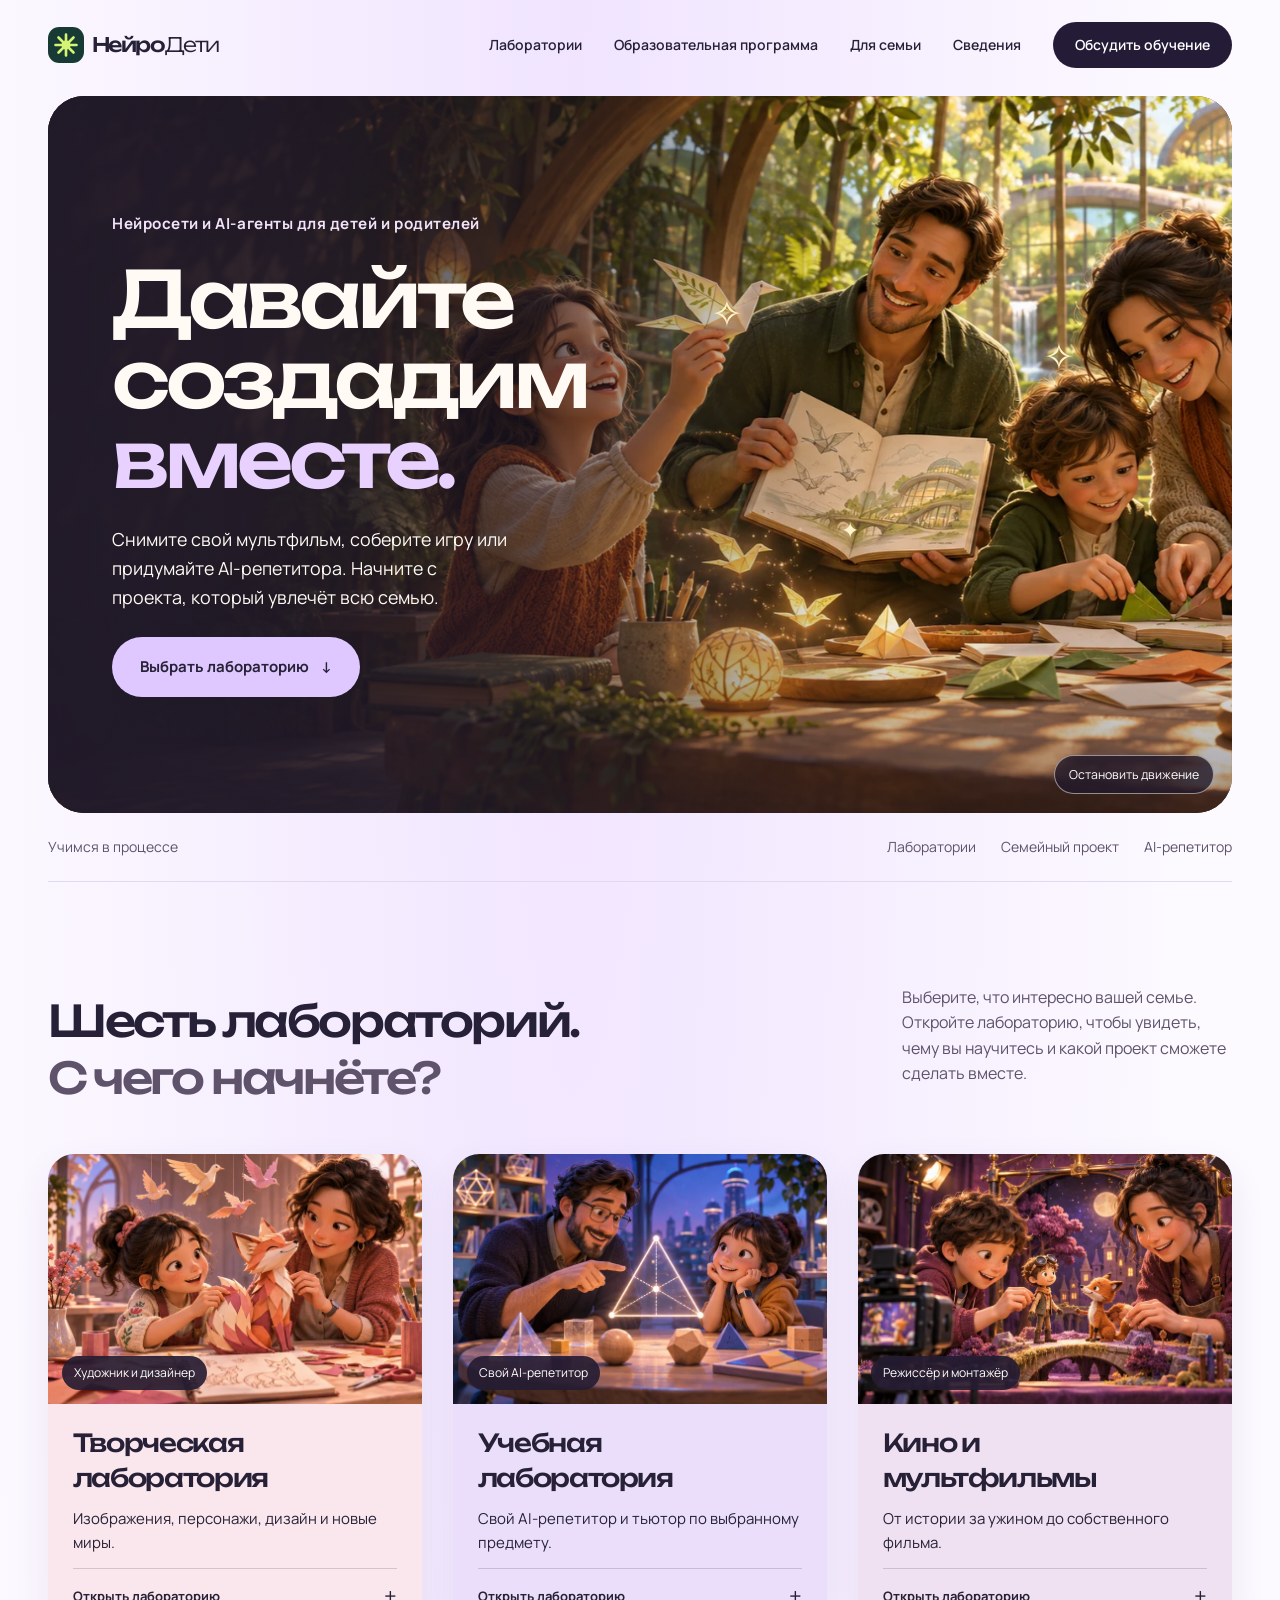
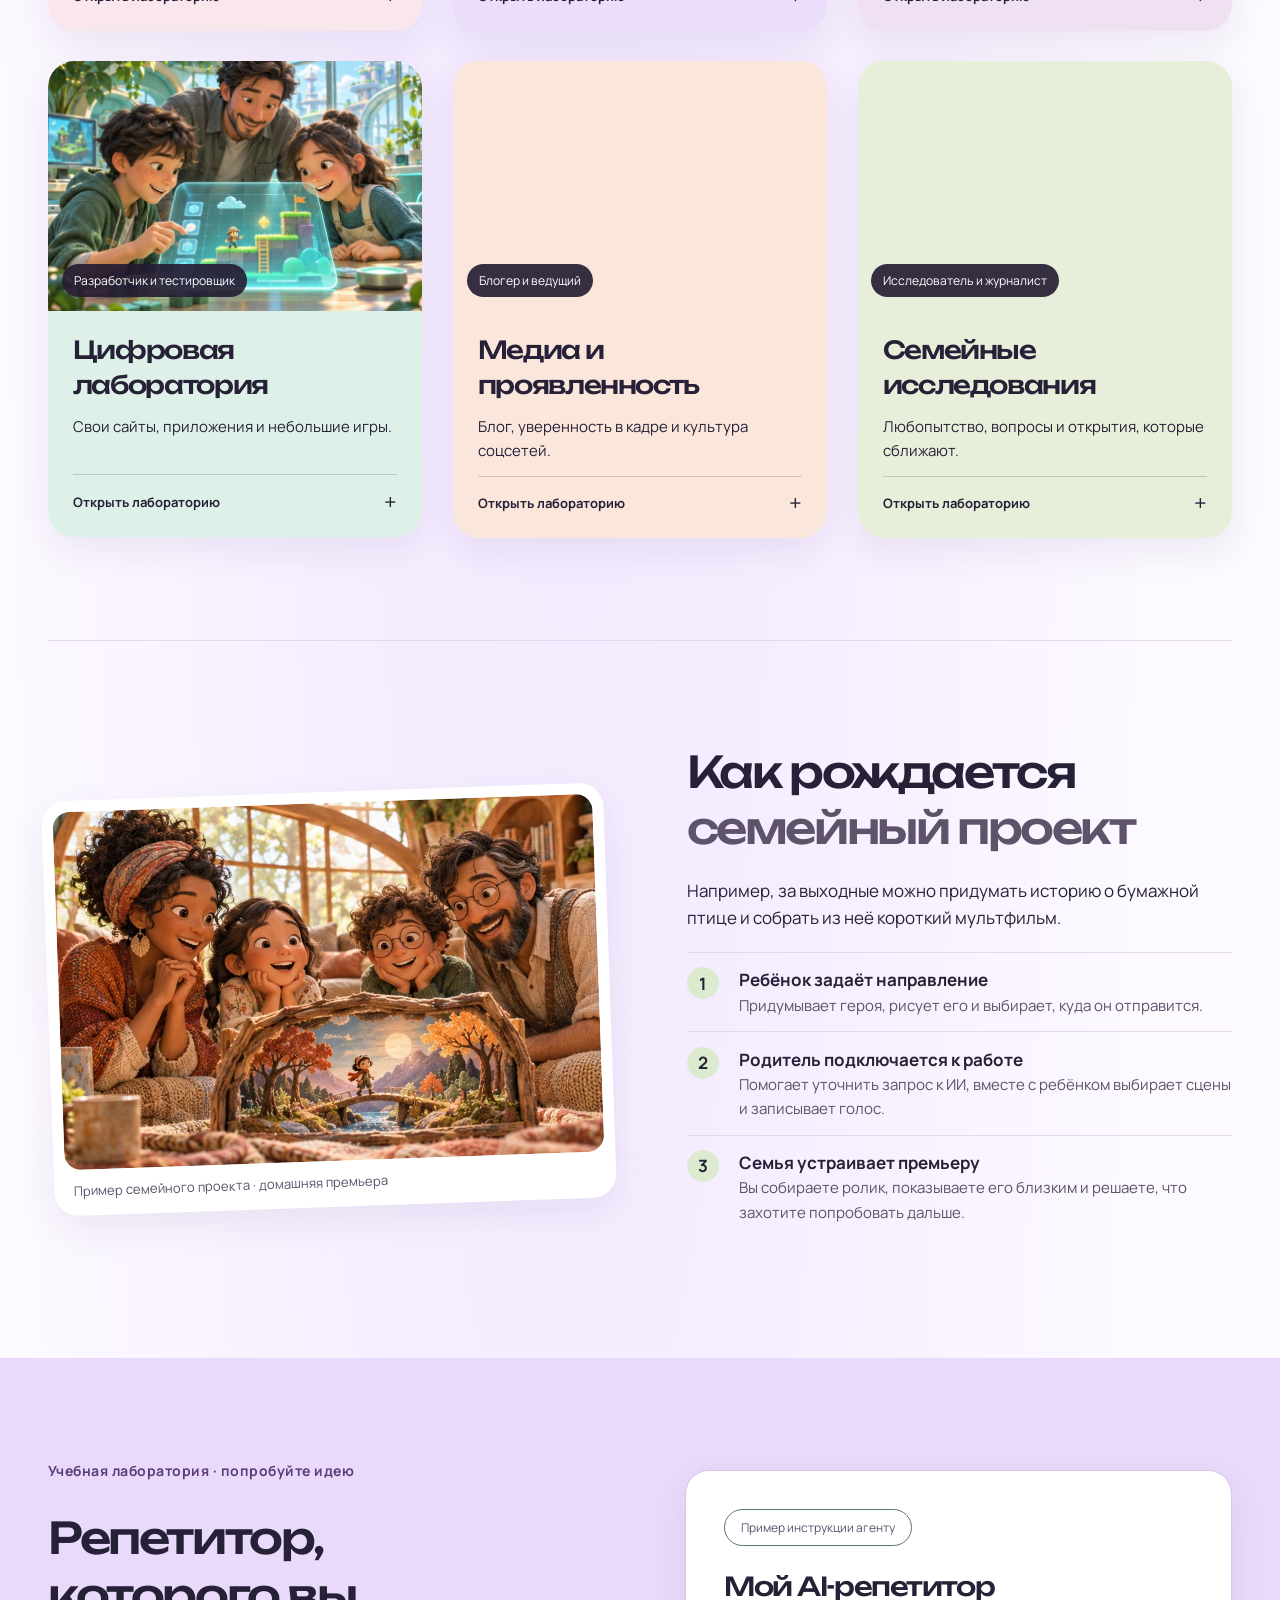
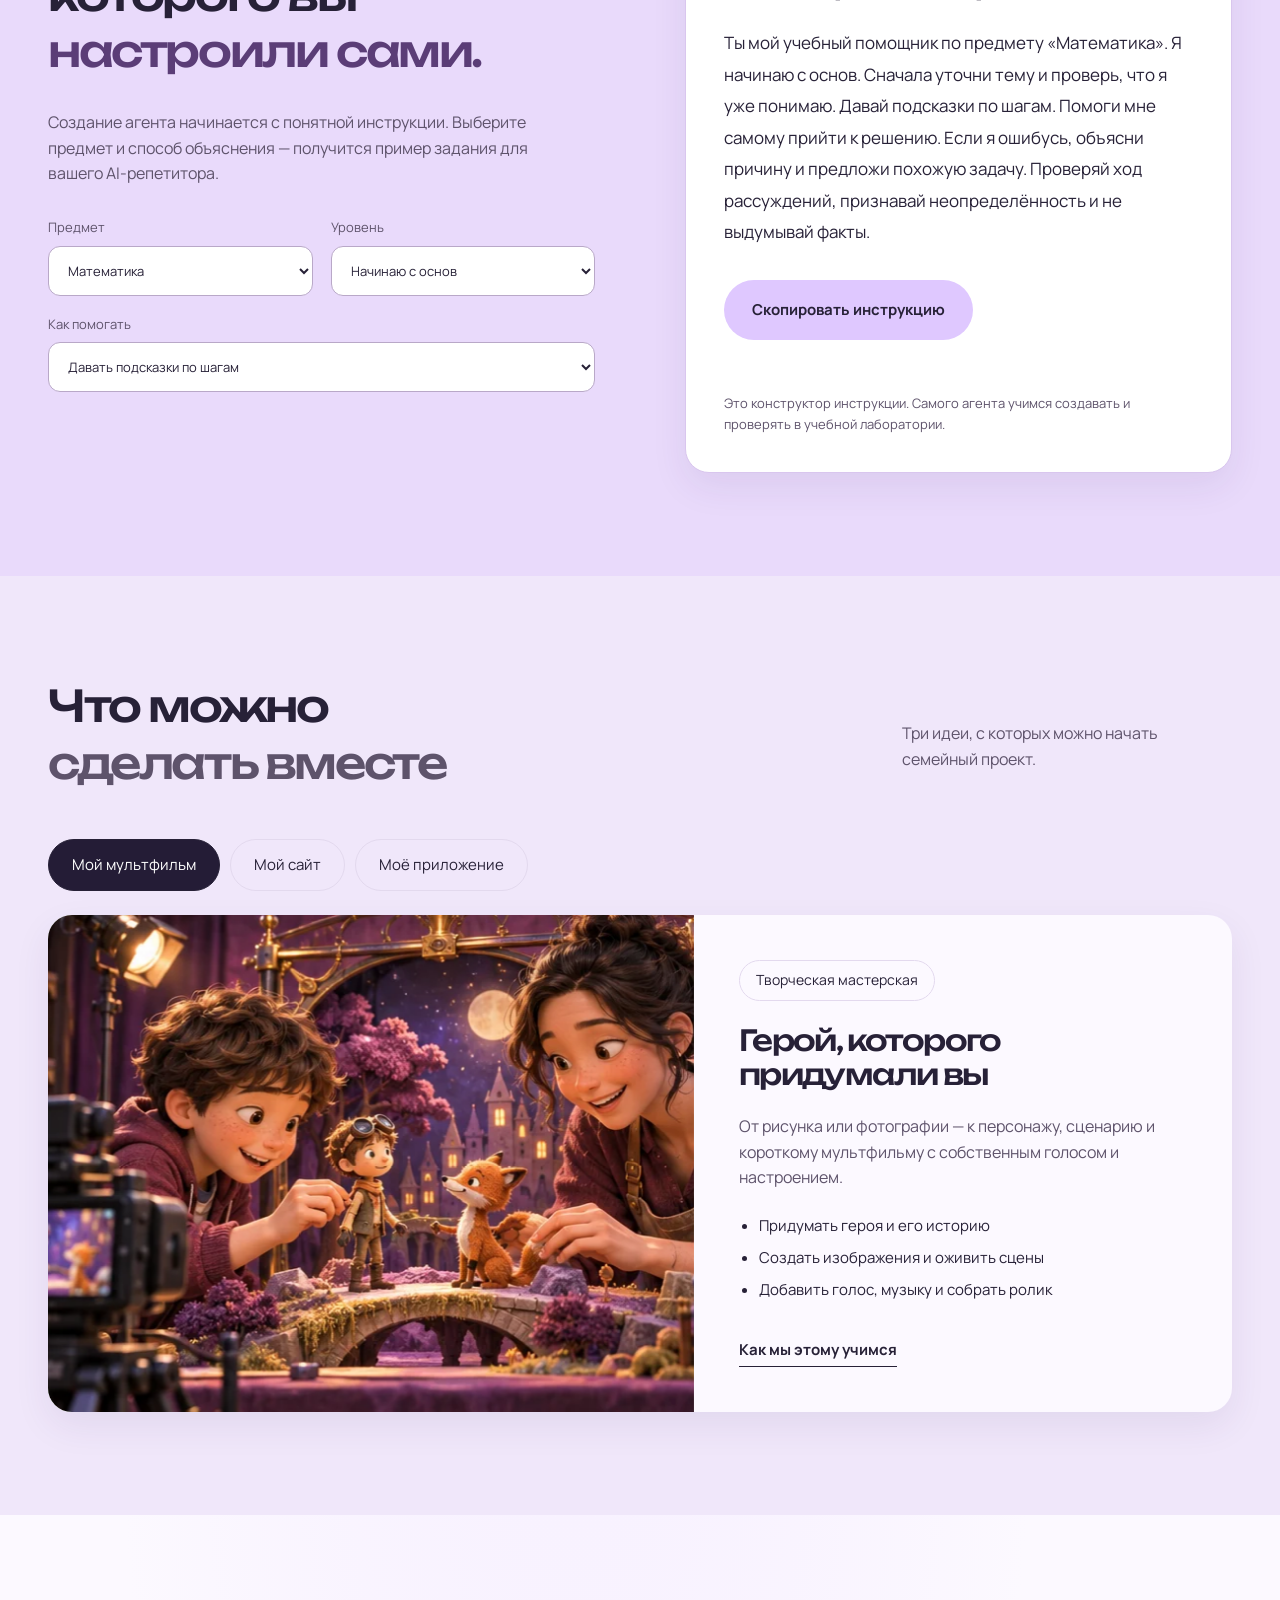
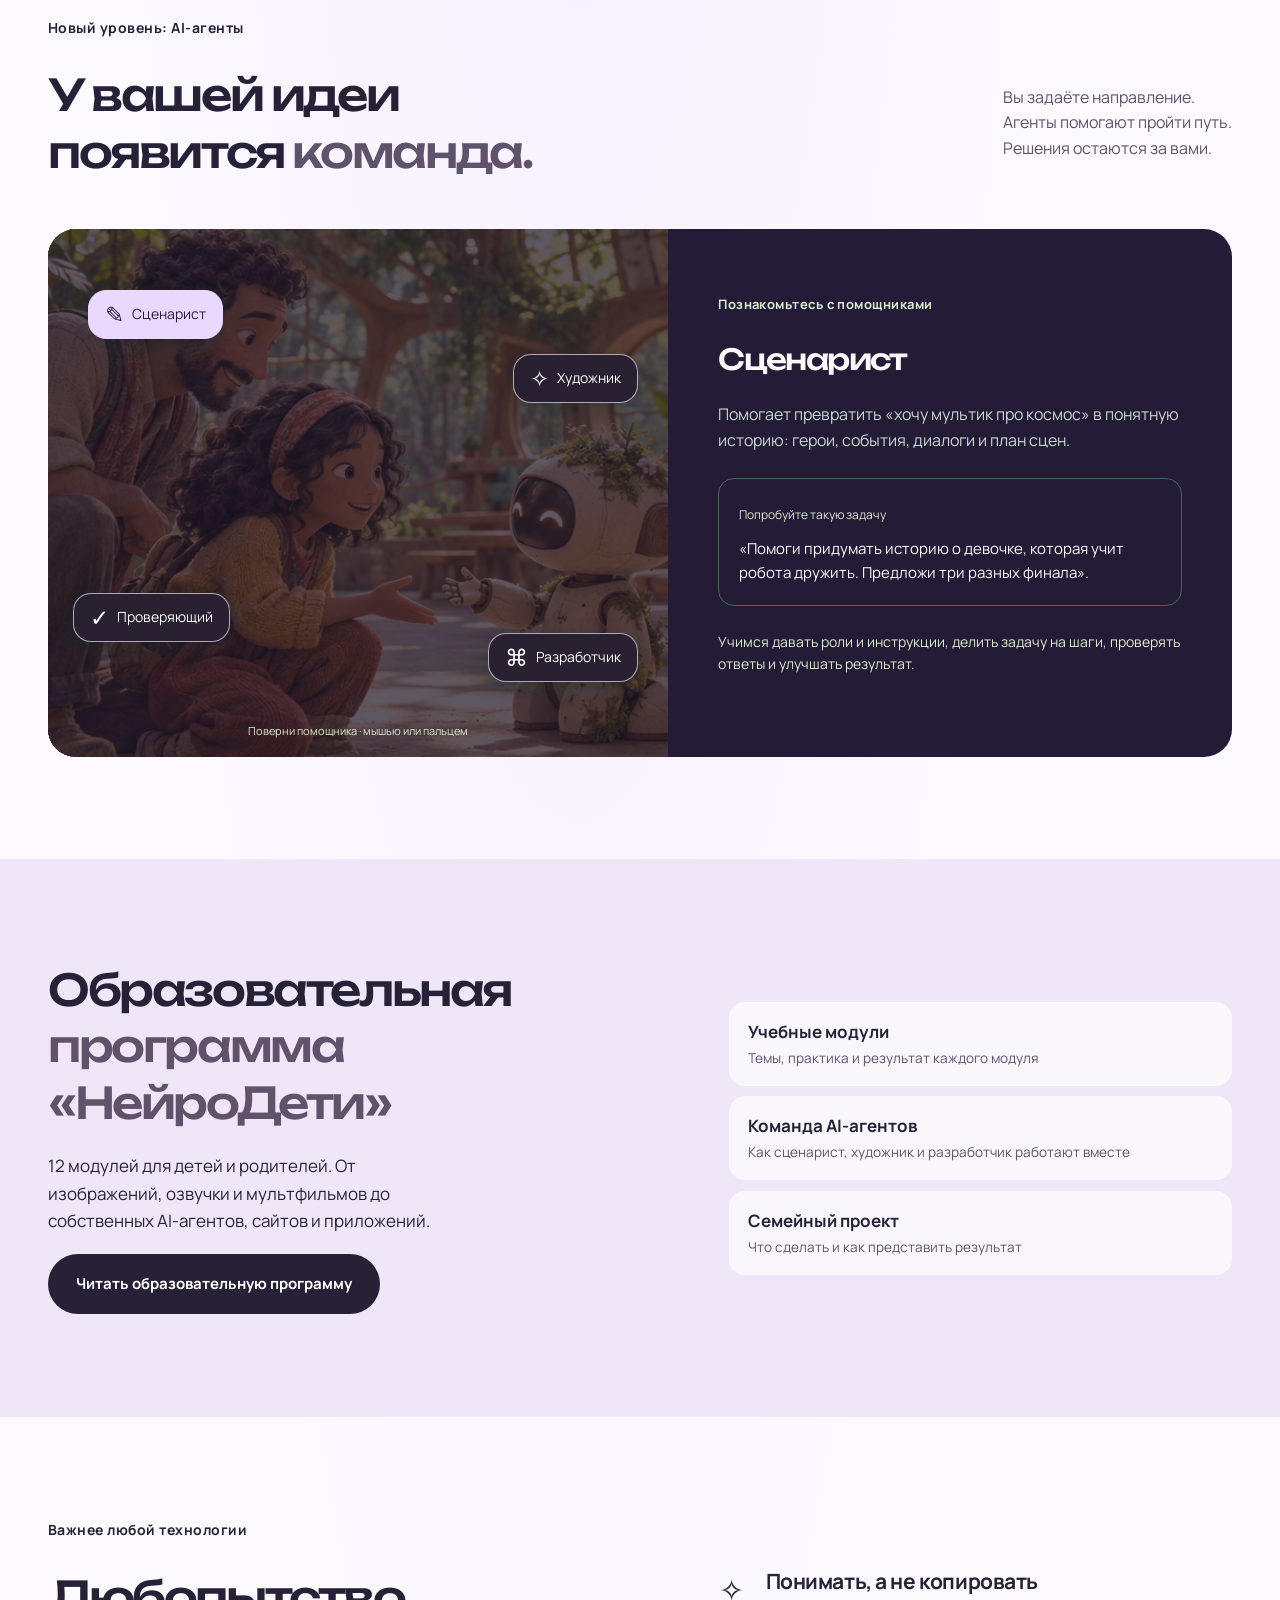
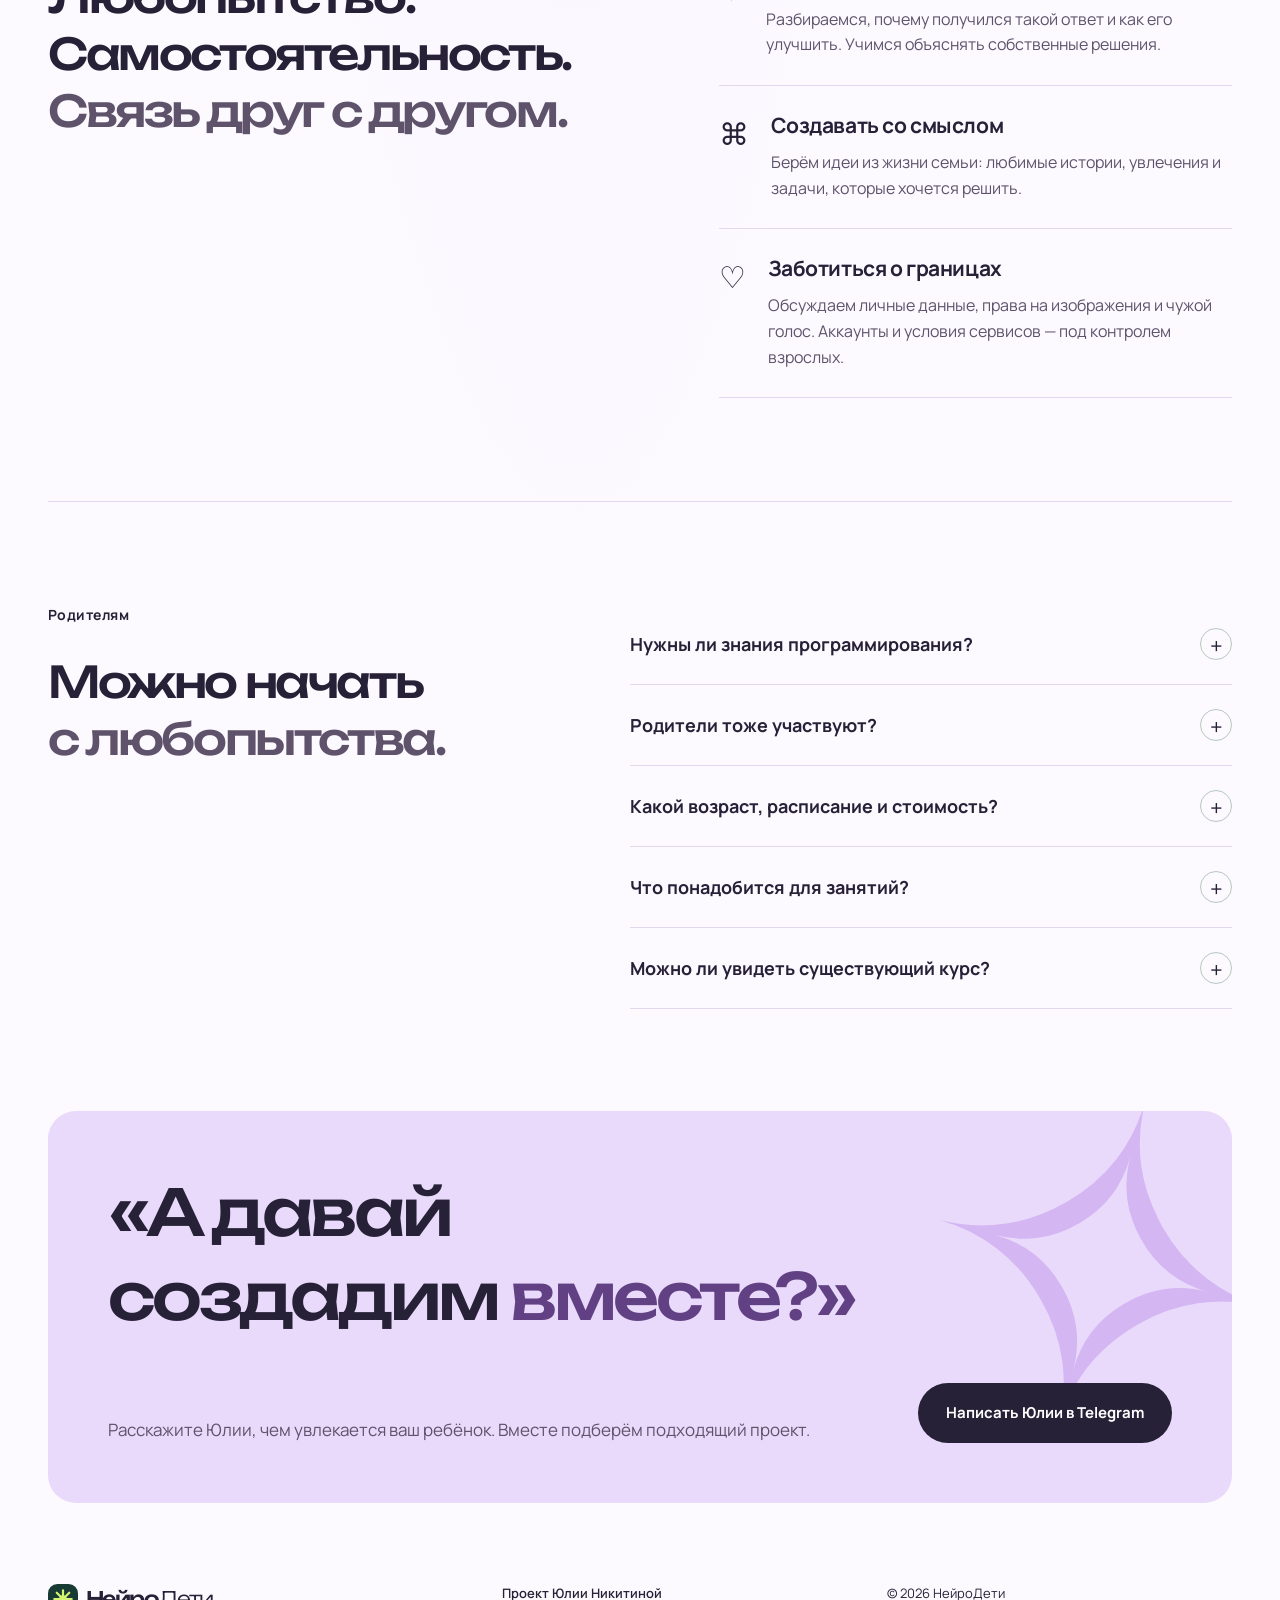
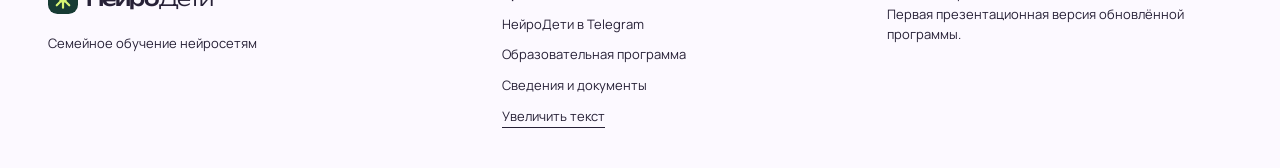
==== commit 1ea473f6: "Fit the family hero on narrow screens" ====
--- a/docs/index.html
+++ b/docs/index.html
@@ -22,7 +22,7 @@
     <div class="hero-glints" aria-hidden="true"><span>✧</span><span>✦</span><span>✧</span></div>
     <div class="hero-copy">
       <p class="eyebrow">Нейросети и AI-агенты для детей и родителей</p>
-      <h1 id="hero-title">Давайте<br>создадим<br><em>вместе.</em></h1>
+      <h1 id="hero-title">Давайте<br> создадим<br> <em>вместе.</em></h1>
       <p class="hero-description">Снимите свой мультфильм, соберите игру или придумайте AI-репетитора. Начните с проекта, который увлечёт всю семью.</p>
       <a class="button primary" href="#labs">Выбрать лабораторию <span aria-hidden="true">↓</span></a>
     </div>
--- a/docs/atelier.css
+++ b/docs/atelier.css
@@ -22,6 +22,7 @@
   min-height: clamp(34rem, 56vw, 48rem);
   height: auto;
   display: grid;
+  grid-template-columns: minmax(0, 1fr);
   align-items: center;
   border-radius: 2.25rem;
   background: #302b28;
@@ -135,10 +136,16 @@
   .atelier .header nav { gap: 1rem; }
   .atelier .hero-copy { max-width: 66%; }
 }
+@media (min-width: 701px) and (max-width: 860px) {
+  .atelier .header { position: relative; z-index: 5; }
+  .atelier .menu-toggle { display: block; font-size: .9rem; border: 1px solid var(--line); background: var(--paper); border-radius: 2rem; padding: .55rem 1rem; }
+  .atelier .header nav { display: none; position: absolute; top: 4.4rem; right: 0; background: var(--paper); border: 1px solid var(--line); border-radius: 1rem; padding: 1rem; box-shadow: var(--shadow); }
+  .atelier .header nav.open { display: flex; flex-direction: column; align-items: stretch; }
+}
 @media (max-width: 700px) {
   .atelier .header nav { top: 4.4rem; }
   .atelier .hero .world { padding-top: min(76vw, 24rem); border-radius: 1.55rem; min-height: 0; background: #2b2139; }
-  .atelier .world-image { height: min(87vw, 28rem); object-position: 87% center; }
+  .atelier .world-image { height: min(87vw, 28rem); object-position: 87% center; transform: none; }
   .atelier .world-shade { top: 0; height: min(87vw, 28rem); background: linear-gradient(0deg, #2b2139 2%, #2b213910 51%, transparent 70%); }
   .atelier .hero-copy { max-width: 100%; padding: 0 1.45rem 3.7rem; margin-top: -2.4rem; }
   .atelier .hero h1 { font-size: clamp(2.3rem, 9.8vw, 4rem); }
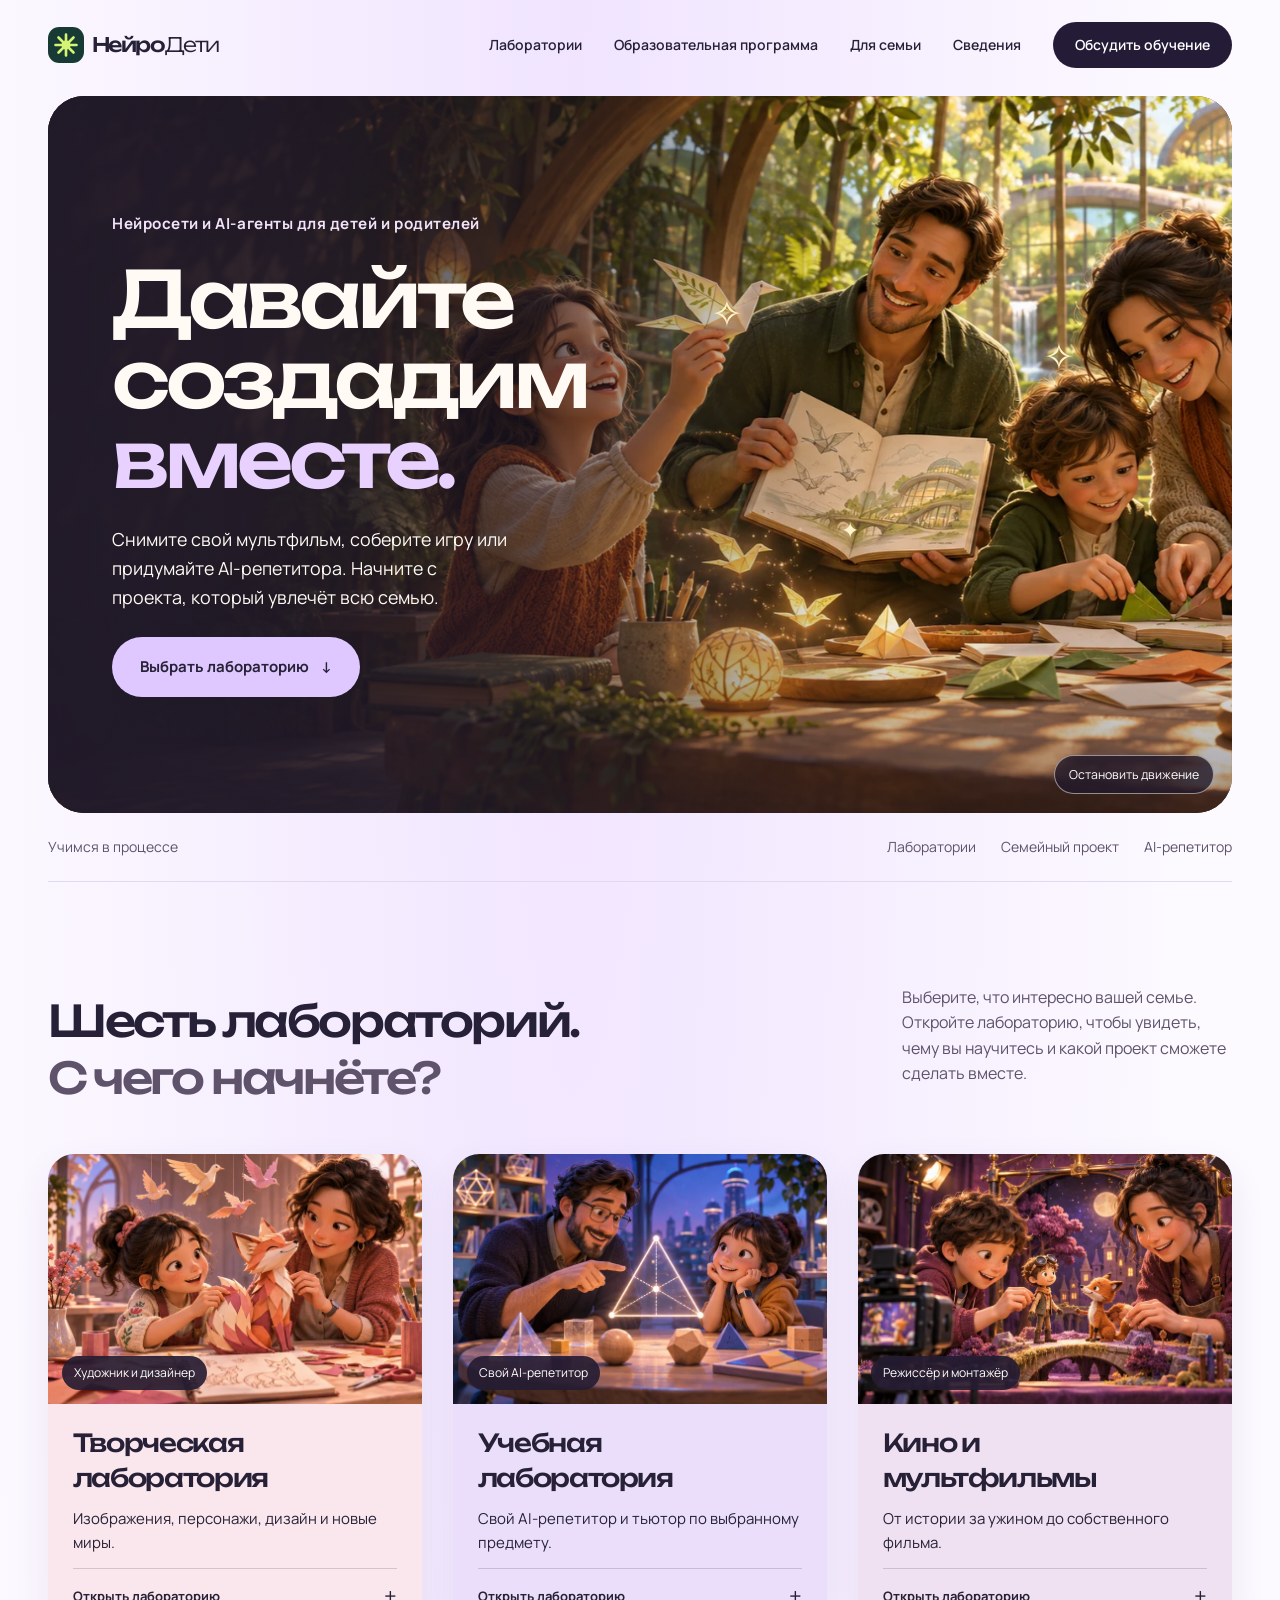
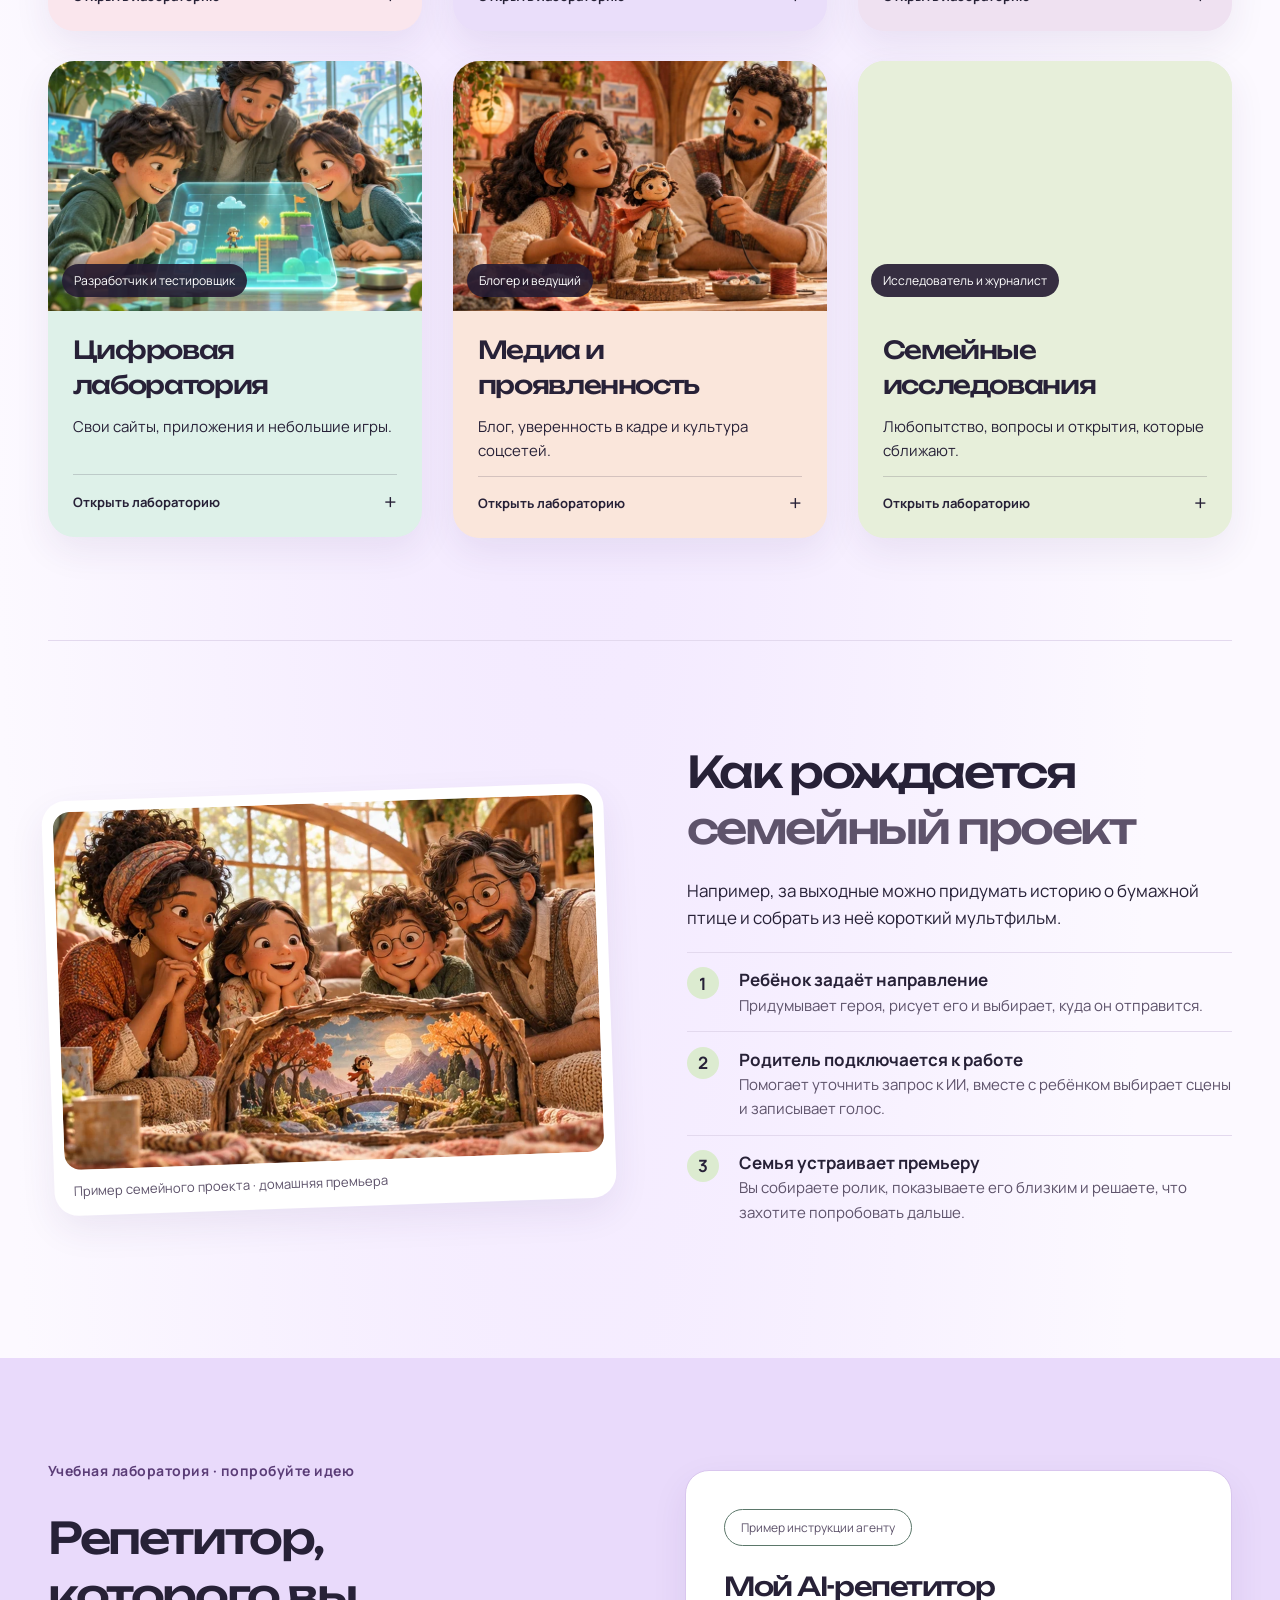
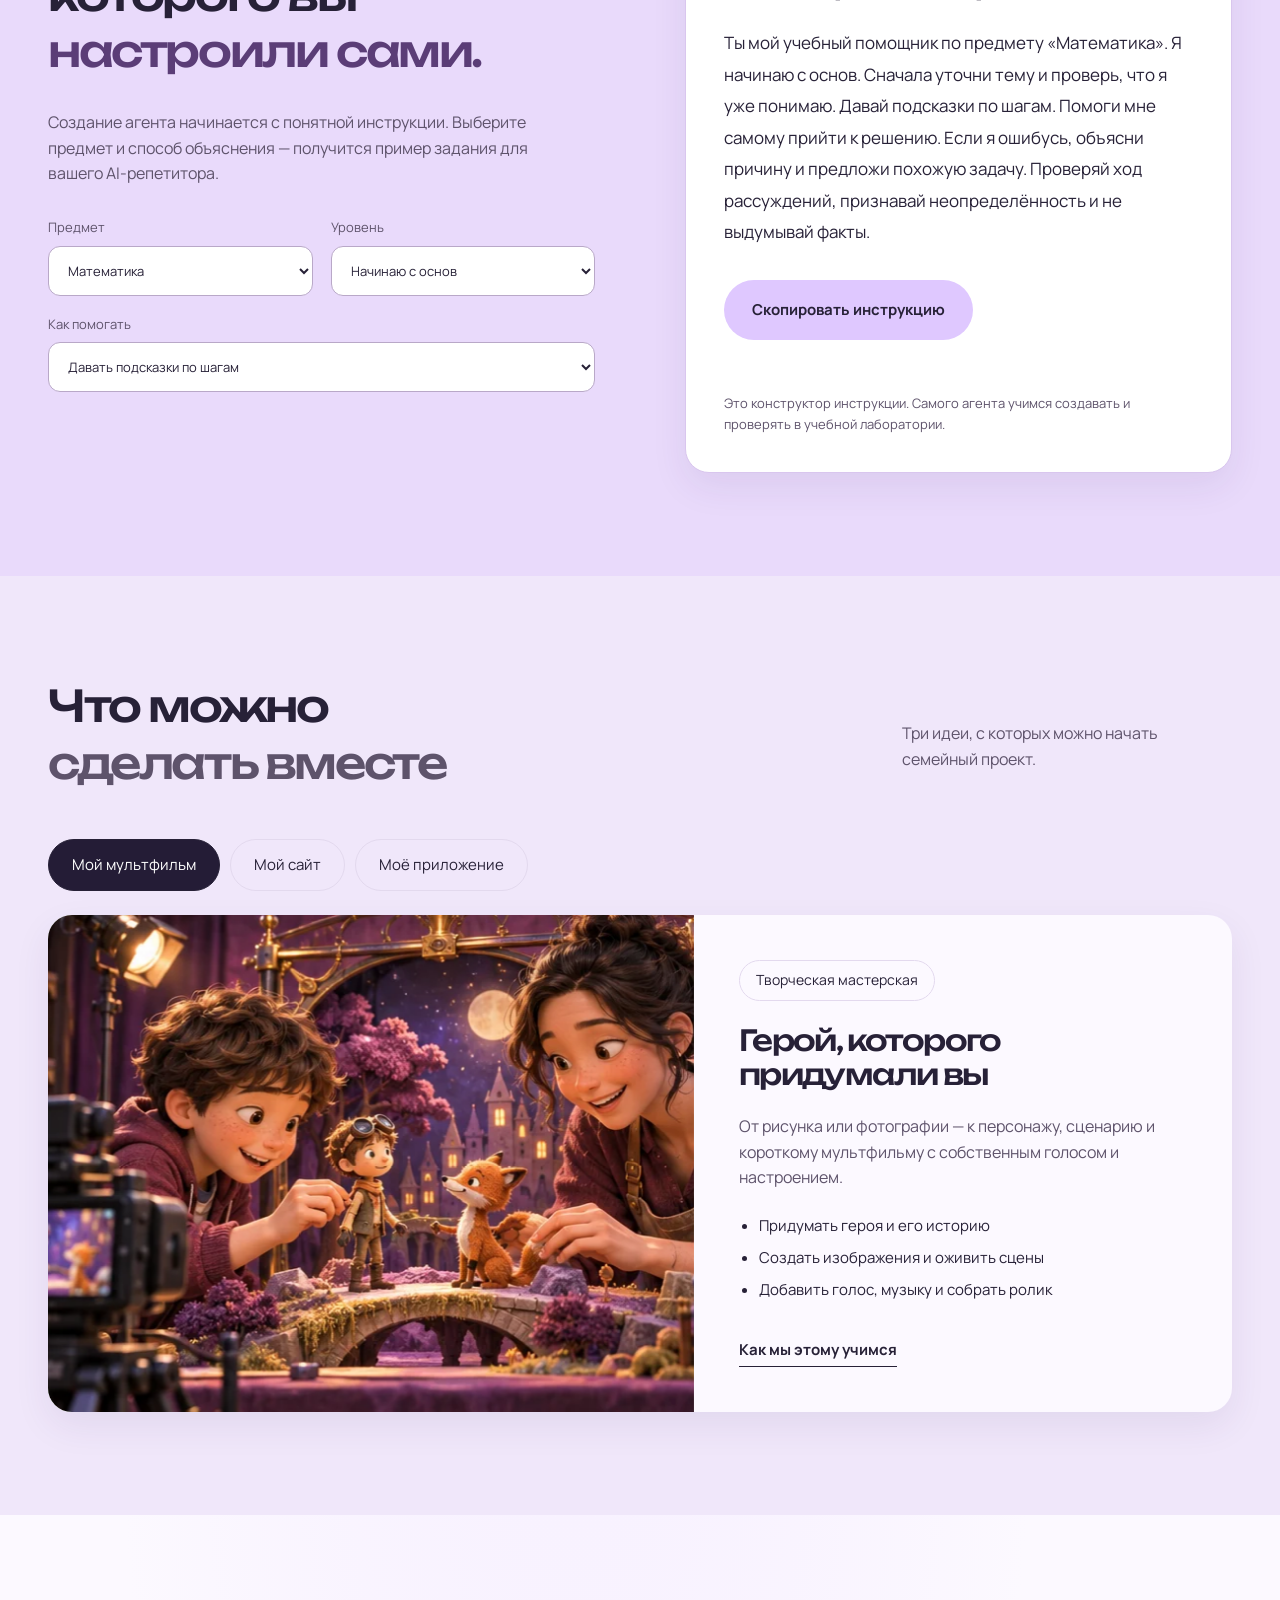
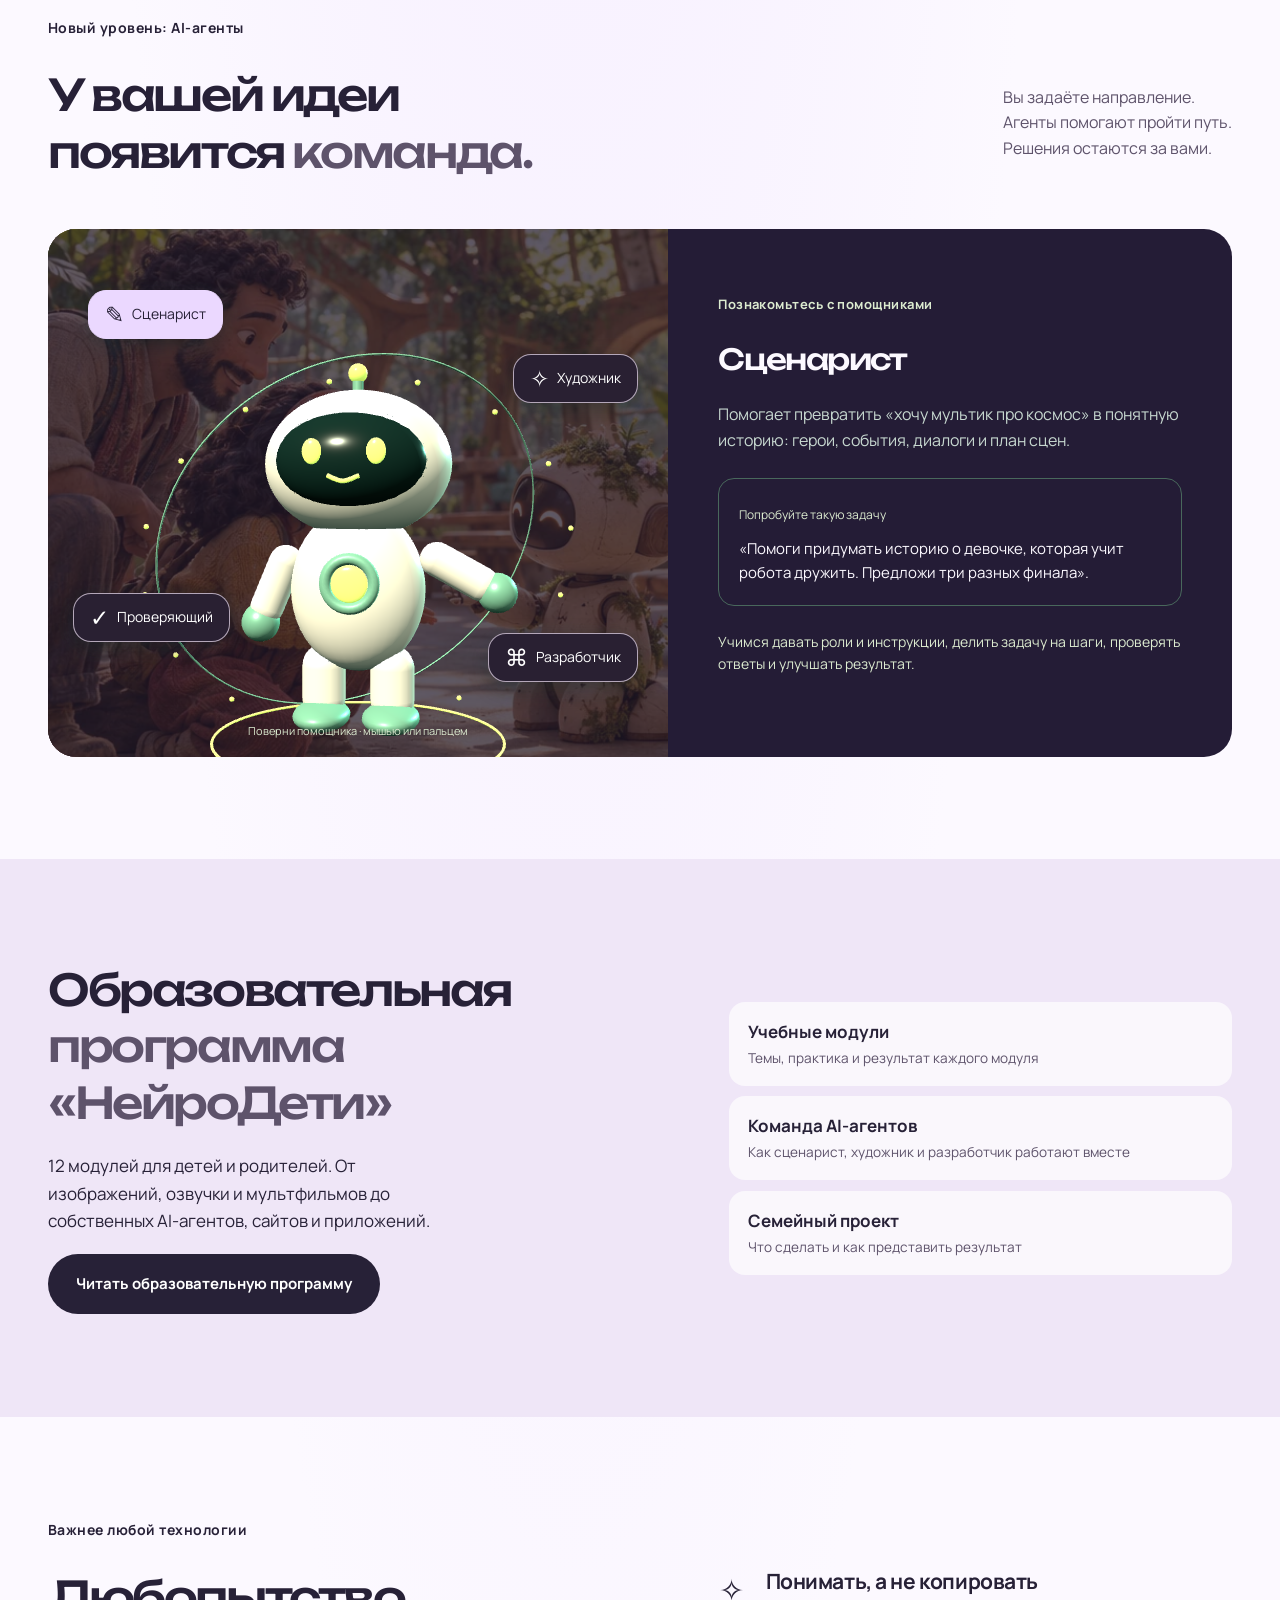
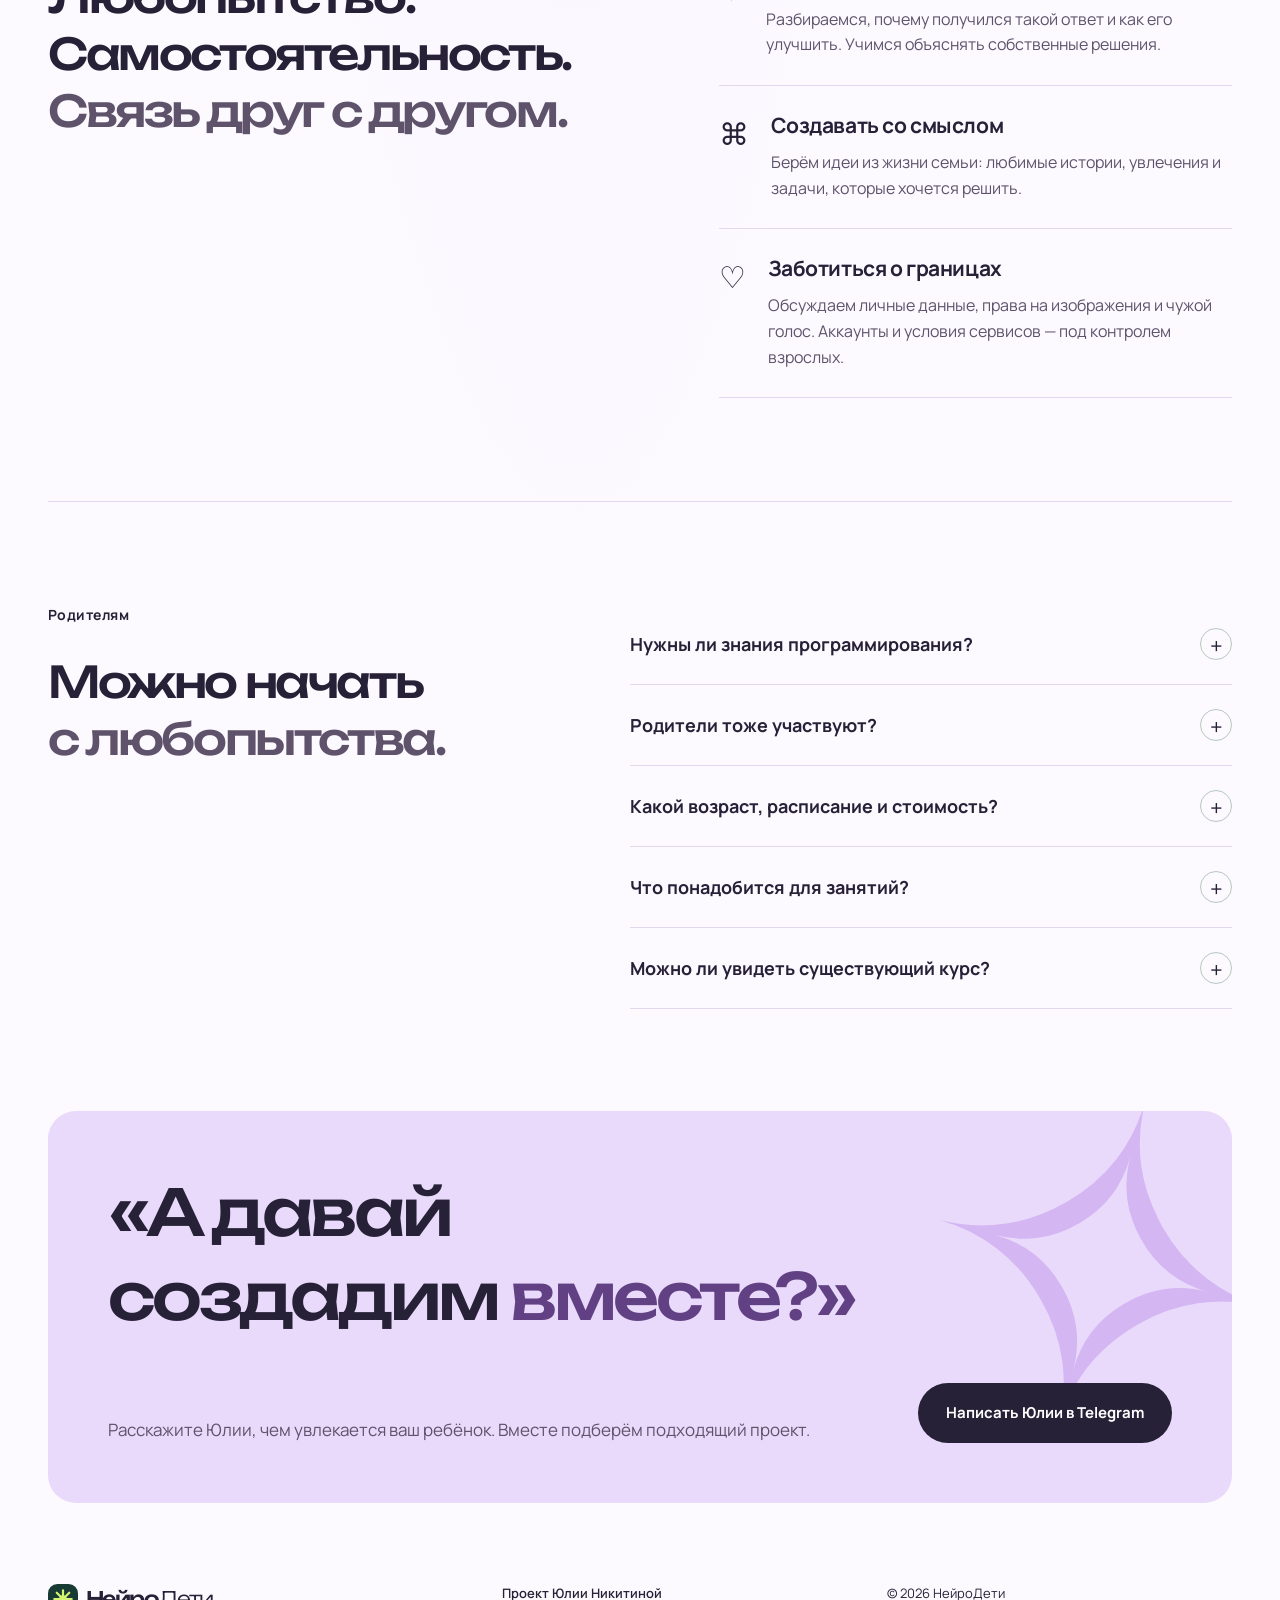
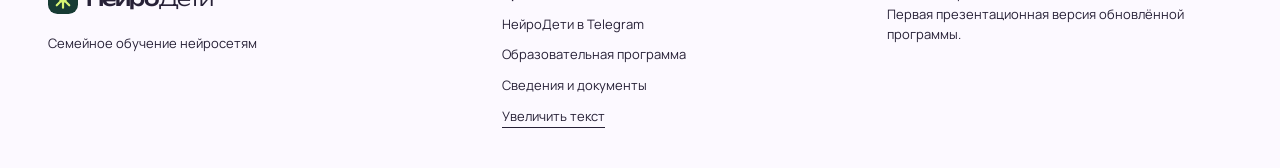
==== commit 9e02477b: "Use the origami fox illustration for link previews" ====
--- a/docs/index.html
+++ b/docs/index.html
@@ -4,7 +4,18 @@
   <meta charset="utf-8"><meta name="viewport" content="width=device-width,initial-scale=1">
   <title>НейроДети — создаём будущее всей семьёй</title>
   <meta name="description" content="Семейная лаборатория нейросетей: создаём персонажей, мультфильмы, сайты и приложения. Учимся работать с AI-агентами на собственных проектах.">
-  <meta property="og:title" content="НейроДети — будущее как семейный проект"><meta property="og:description" content="Нейросети, AI-агенты и собственные цифровые проекты для детей и родителей."><meta property="og:type" content="website"><meta property="og:url" content="https://juliyanikitina.github.io/neurodeti/"><meta property="og:image" content="https://juliyanikitina.github.io/neurodeti/assets/family-atelier.webp"><meta name="theme-color" content="#f9f5ff"><link rel="icon" href="assets/mark.svg" type="image/svg+xml">
+  <meta property="og:title" content="НейроДети — будущее как семейный проект">
+  <meta property="og:description" content="Нейросети, AI-агенты и собственные цифровые проекты для детей и родителей.">
+  <meta property="og:type" content="website">
+  <meta property="og:url" content="https://juliyanikitina.github.io/neurodeti/">
+  <meta property="og:image" content="https://juliyanikitina.github.io/neurodeti/assets/neurodeti-origami-preview.jpg">
+  <meta property="og:image:type" content="image/jpeg">
+  <meta property="og:image:width" content="1200">
+  <meta property="og:image:height" content="630">
+  <meta property="og:image:alt" content="Девочка и мама мастерят бумажную лисичку, над ними парят птицы оригами">
+  <meta name="twitter:card" content="summary_large_image">
+  <meta name="theme-color" content="#f9f5ff">
+  <link rel="icon" href="assets/mark.svg" type="image/svg+xml">
   <link rel="stylesheet" href="style.css"><link rel="stylesheet" href="atelier.css"><script src="app.js" defer></script><script type="module" src="companion.js"></script>
 </head>
 <body class="atelier">
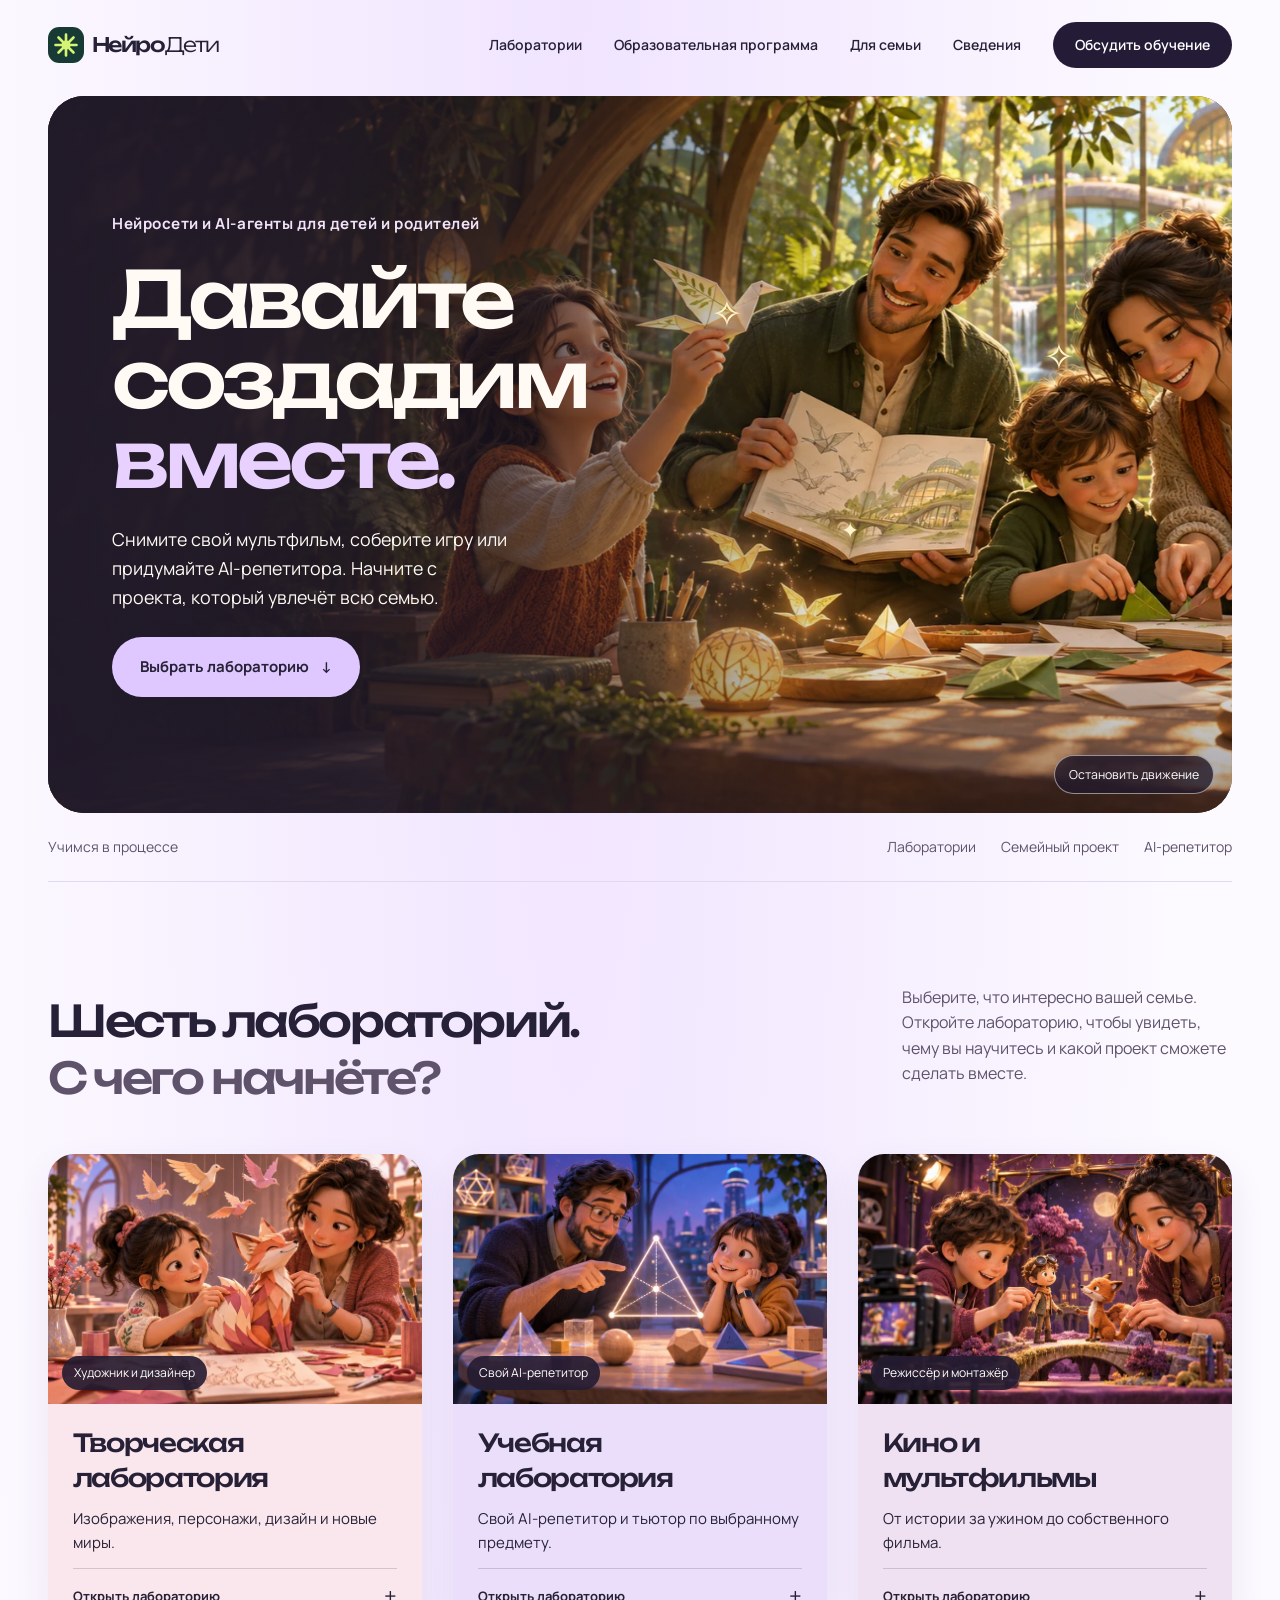
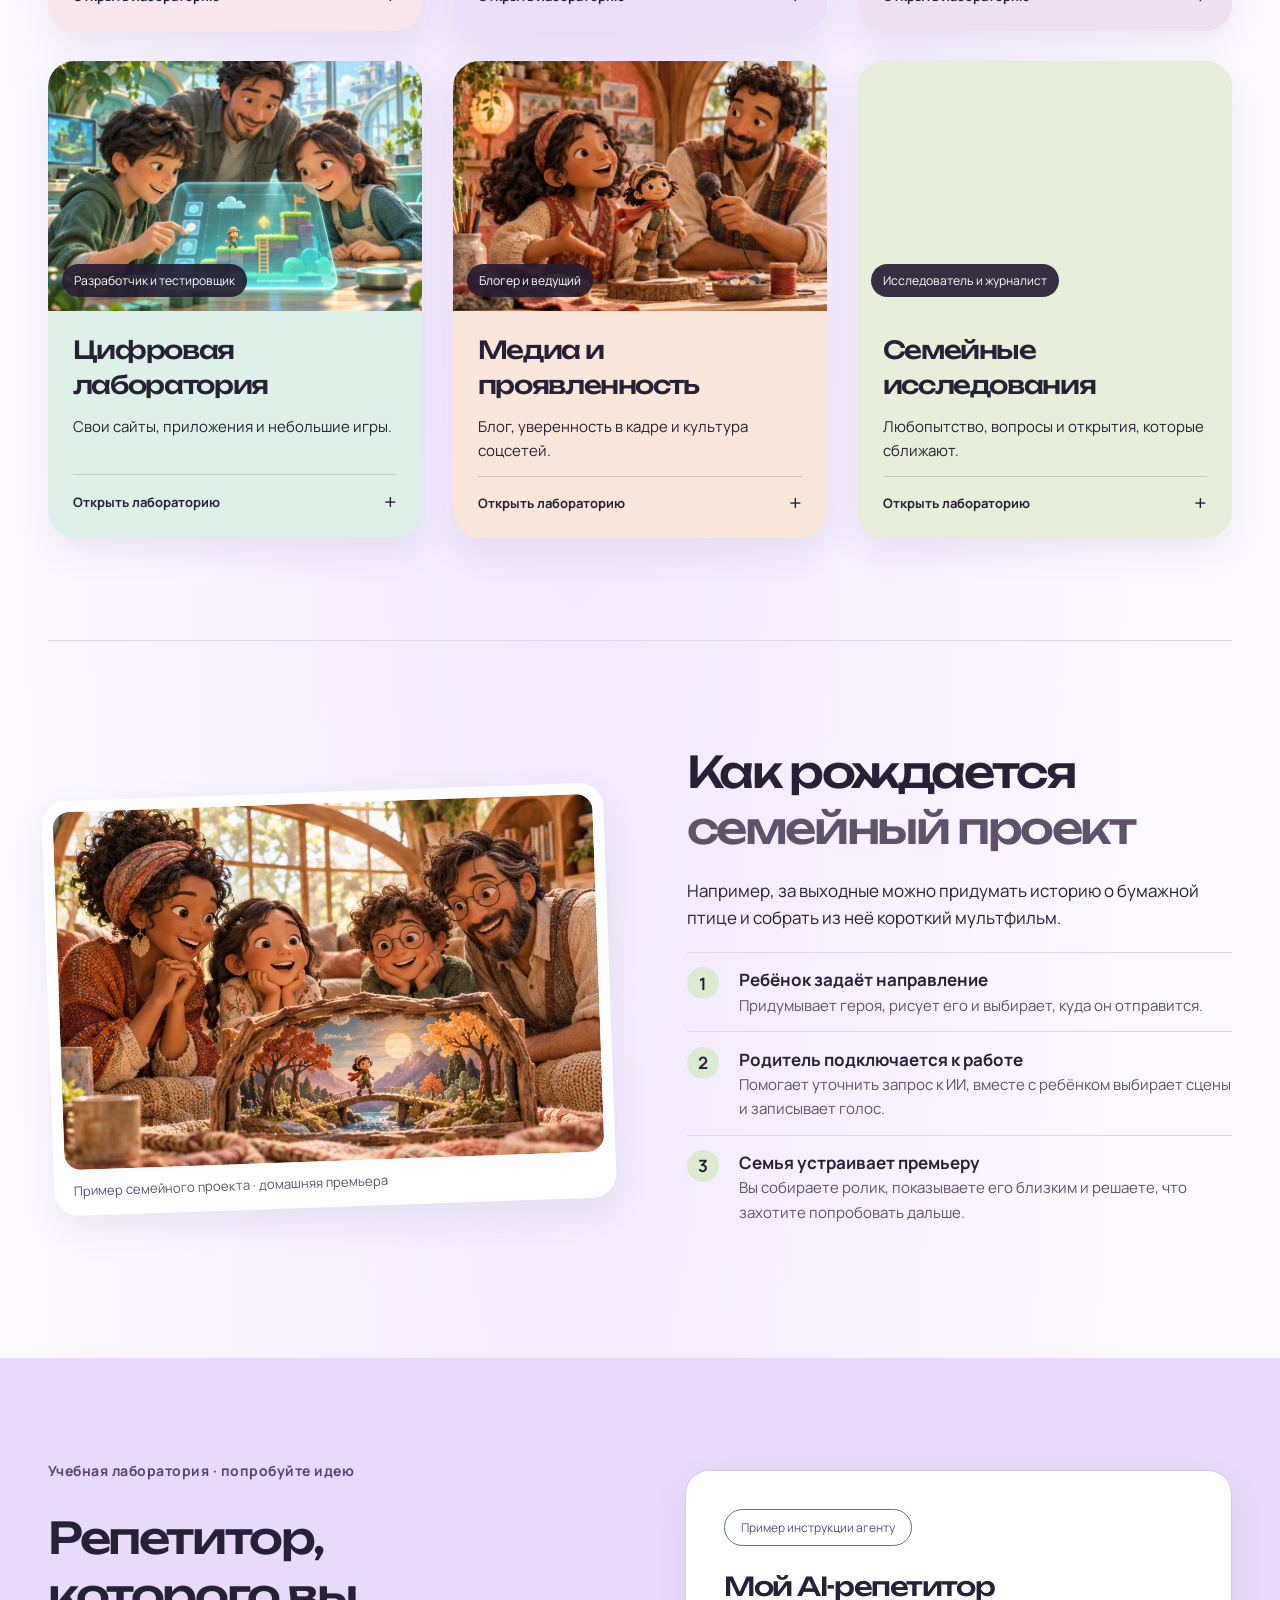
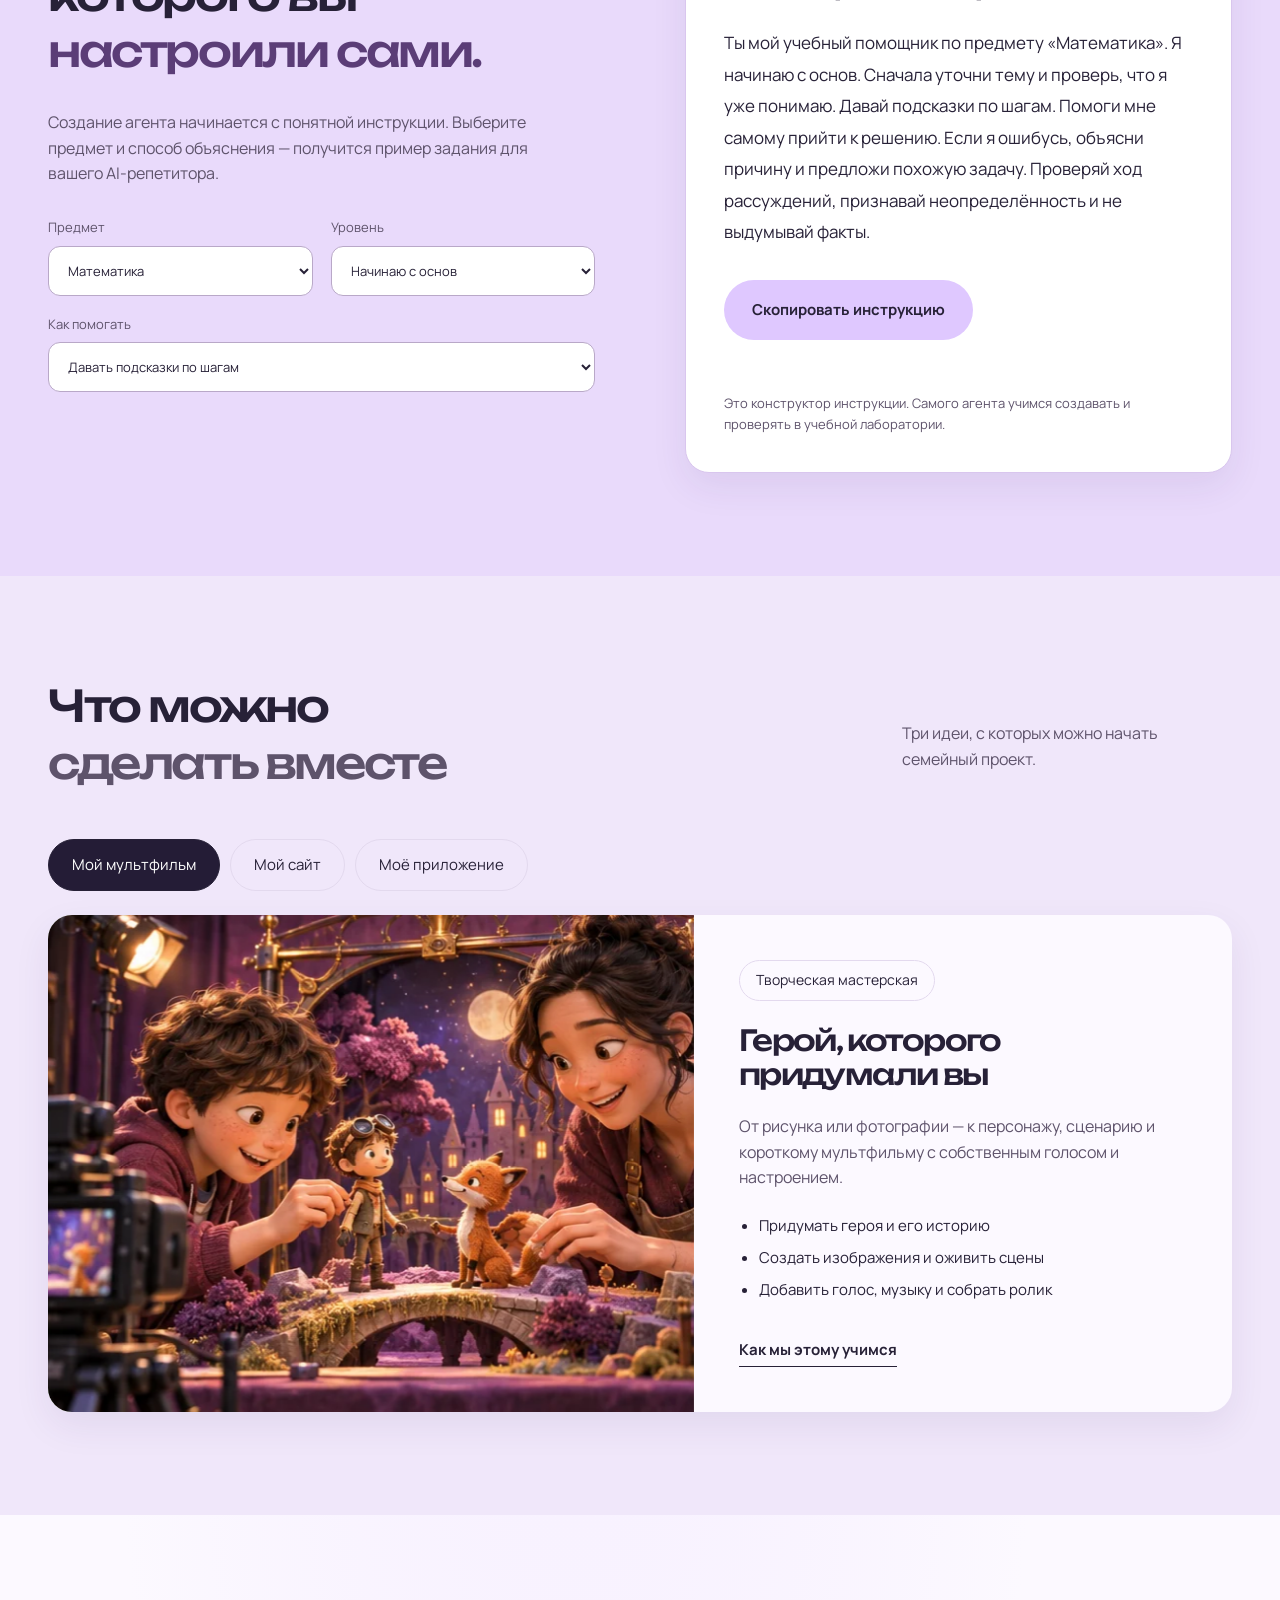
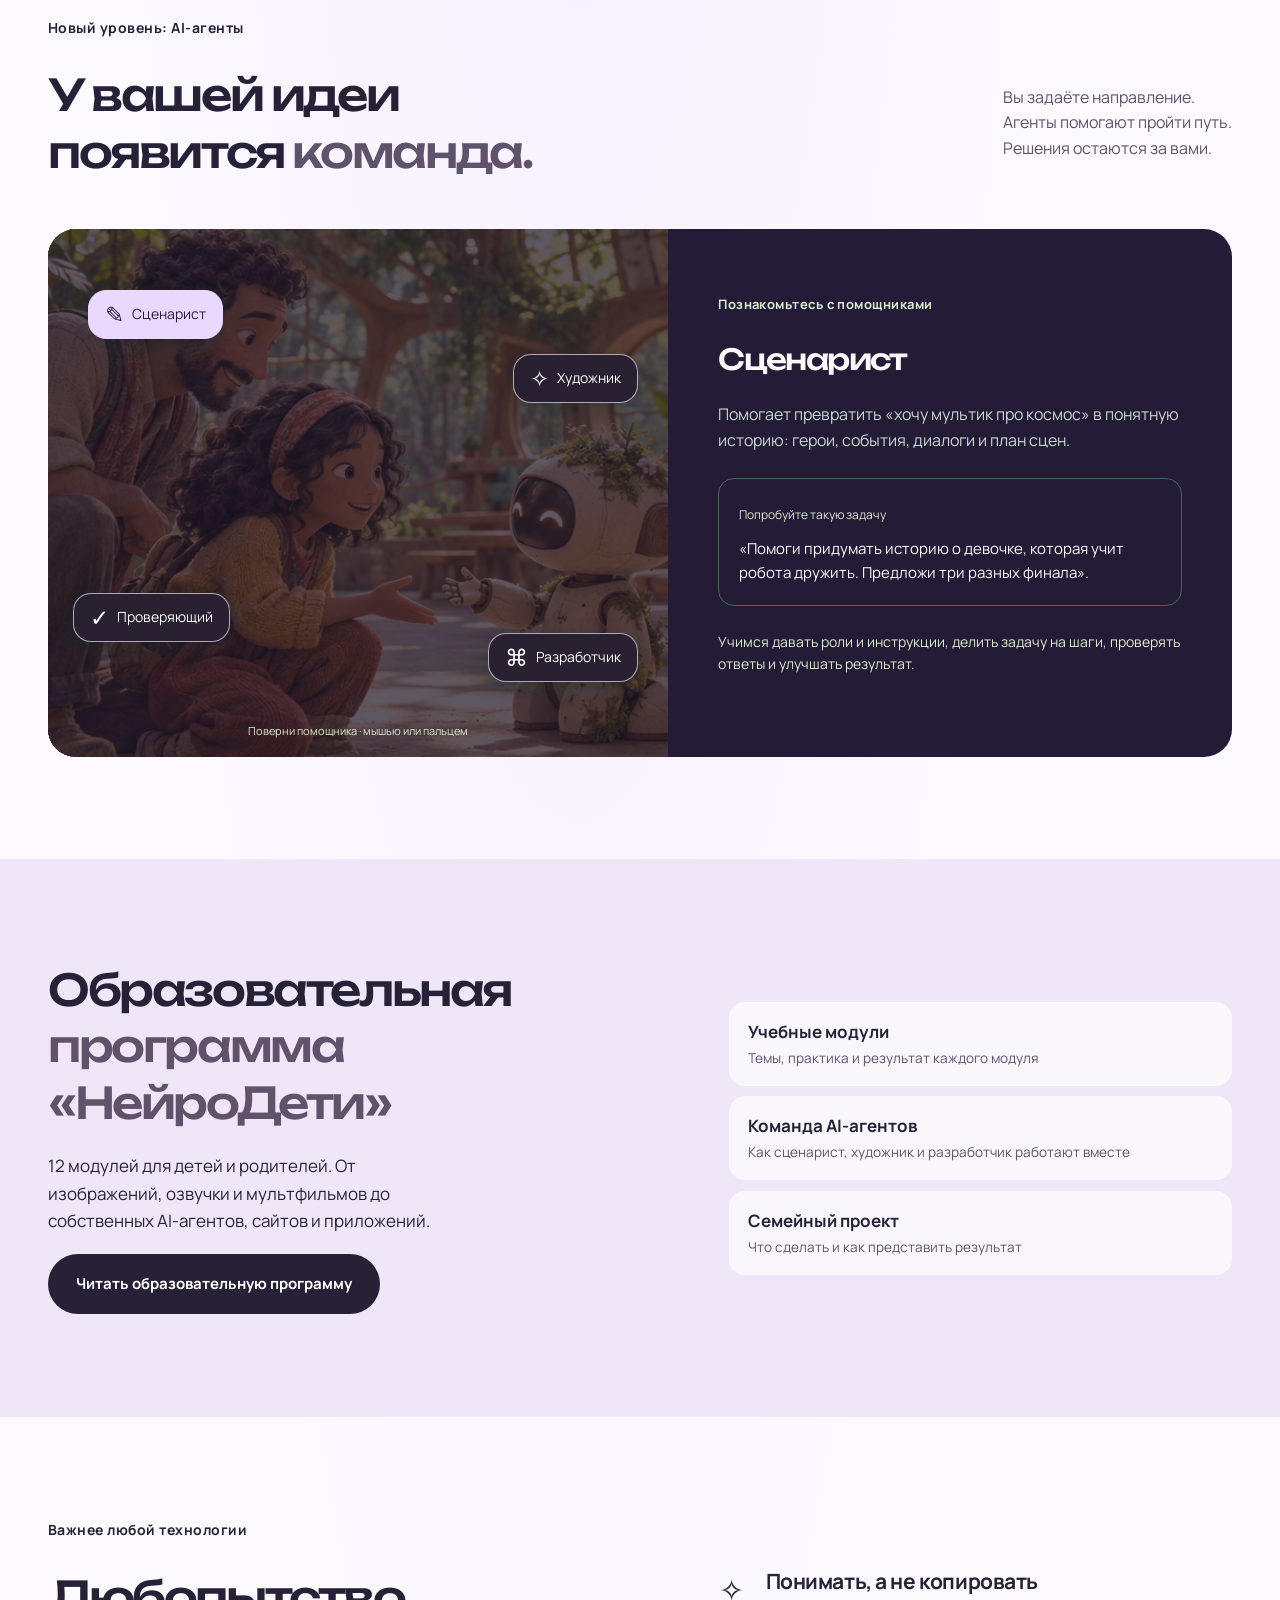
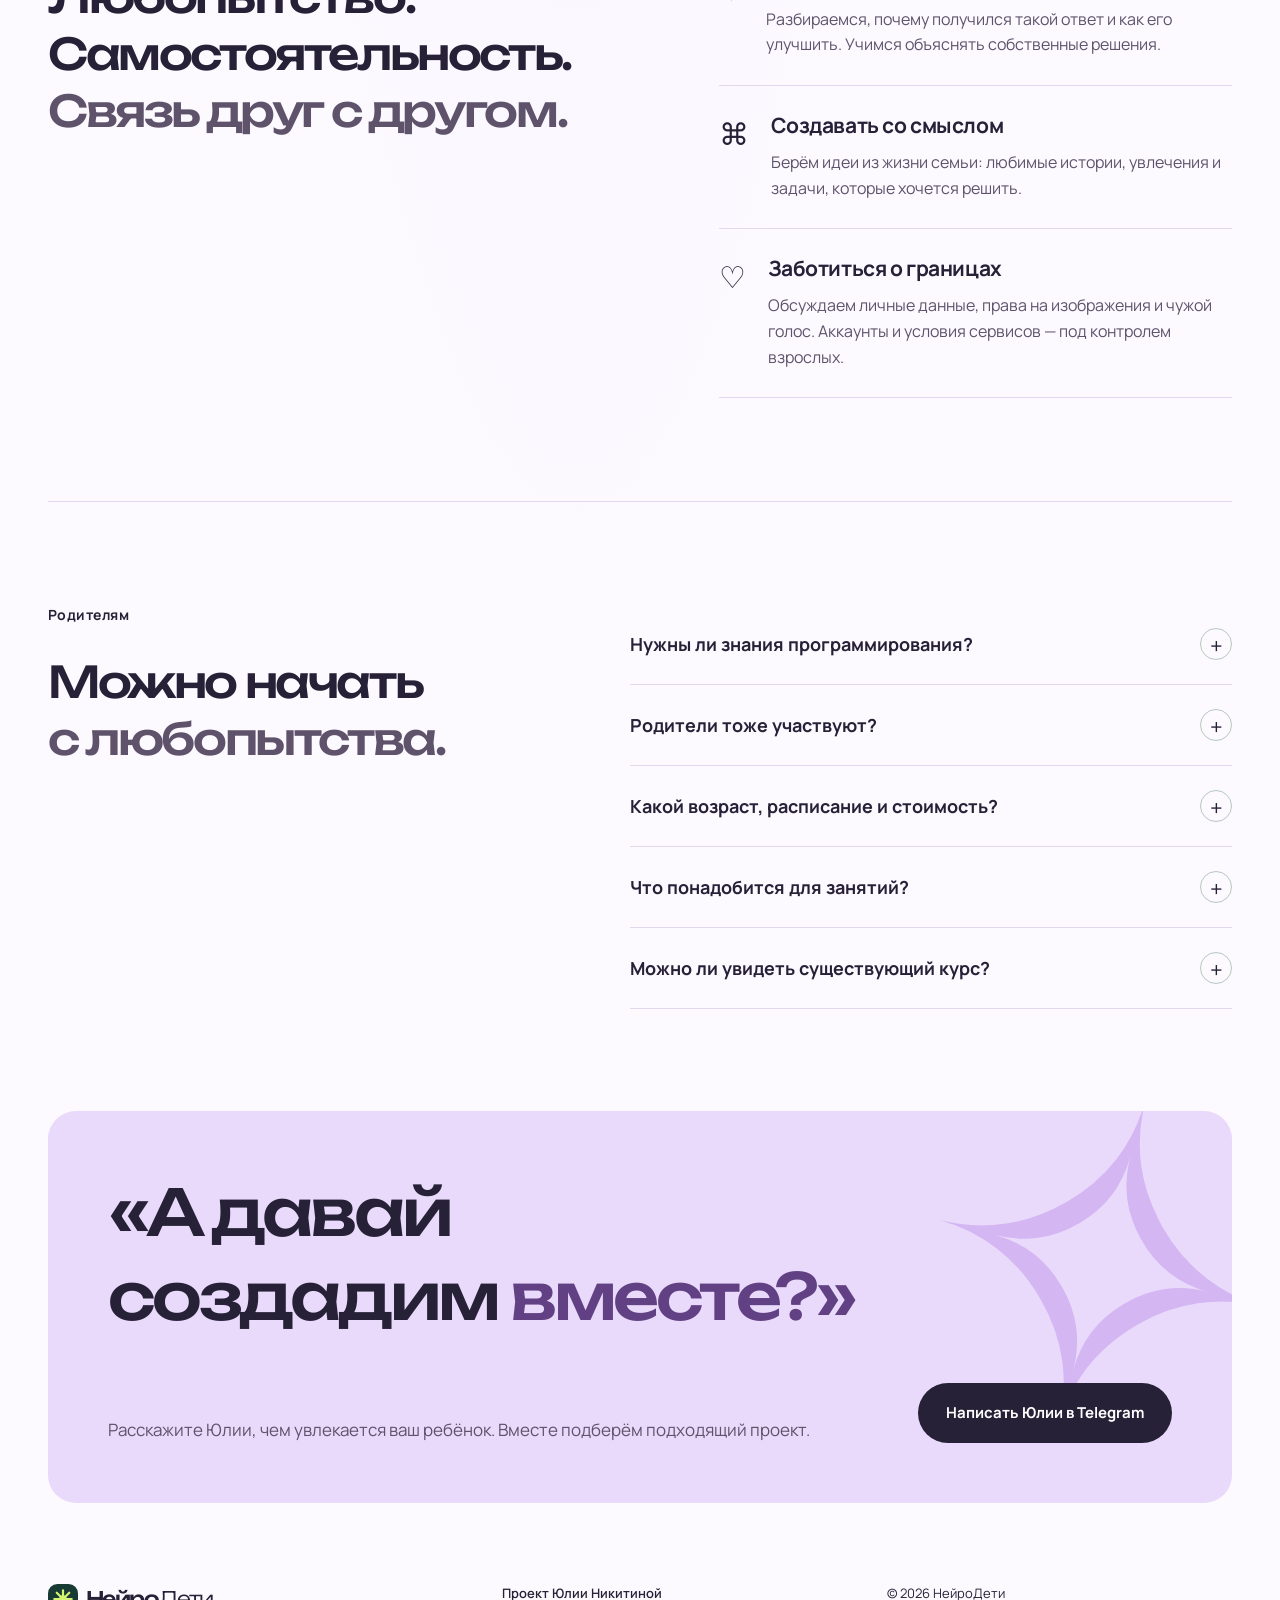
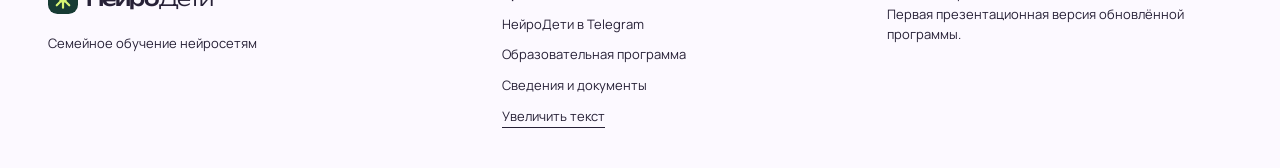
==== commit c9b7b1b9: "Add rose-toned family cover with the NeuroDeti title" ====
--- a/docs/index.html
+++ b/docs/index.html
@@ -8,11 +8,11 @@
   <meta property="og:description" content="Нейросети, AI-агенты и собственные цифровые проекты для детей и родителей.">
   <meta property="og:type" content="website">
   <meta property="og:url" content="https://juliyanikitina.github.io/neurodeti/">
-  <meta property="og:image" content="https://juliyanikitina.github.io/neurodeti/assets/neurodeti-origami-preview.jpg">
+  <meta property="og:image" content="https://juliyanikitina.github.io/neurodeti/assets/neurodeti-family-pink-preview.jpg">
   <meta property="og:image:type" content="image/jpeg">
   <meta property="og:image:width" content="1200">
   <meta property="og:image:height" content="630">
-  <meta property="og:image:alt" content="Девочка и мама мастерят бумажную лисичку, над ними парят птицы оригами">
+  <meta property="og:image:alt" content="Семья мастерит птиц оригами. Слева на тёмном фоне розовая надпись «НейроДети»">
   <meta name="twitter:card" content="summary_large_image">
   <meta name="theme-color" content="#f9f5ff">
   <link rel="icon" href="assets/mark.svg" type="image/svg+xml">
